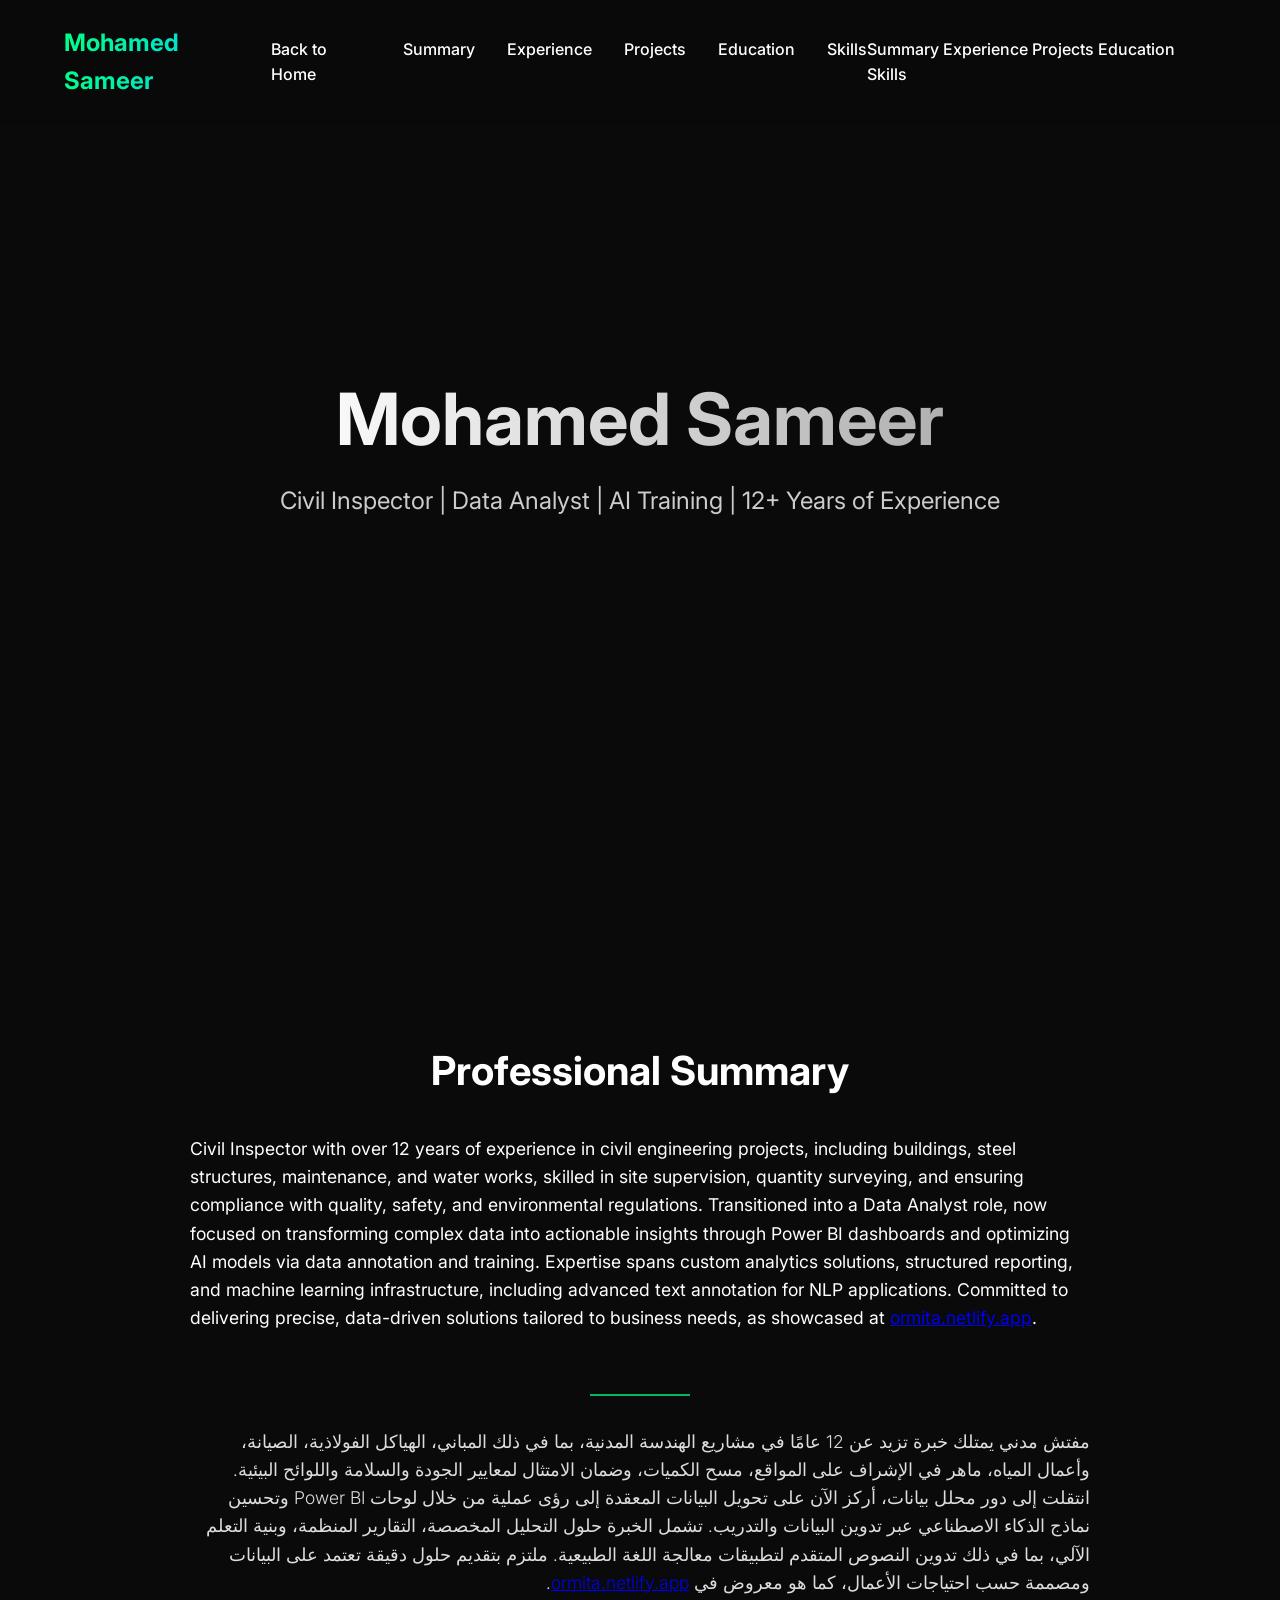
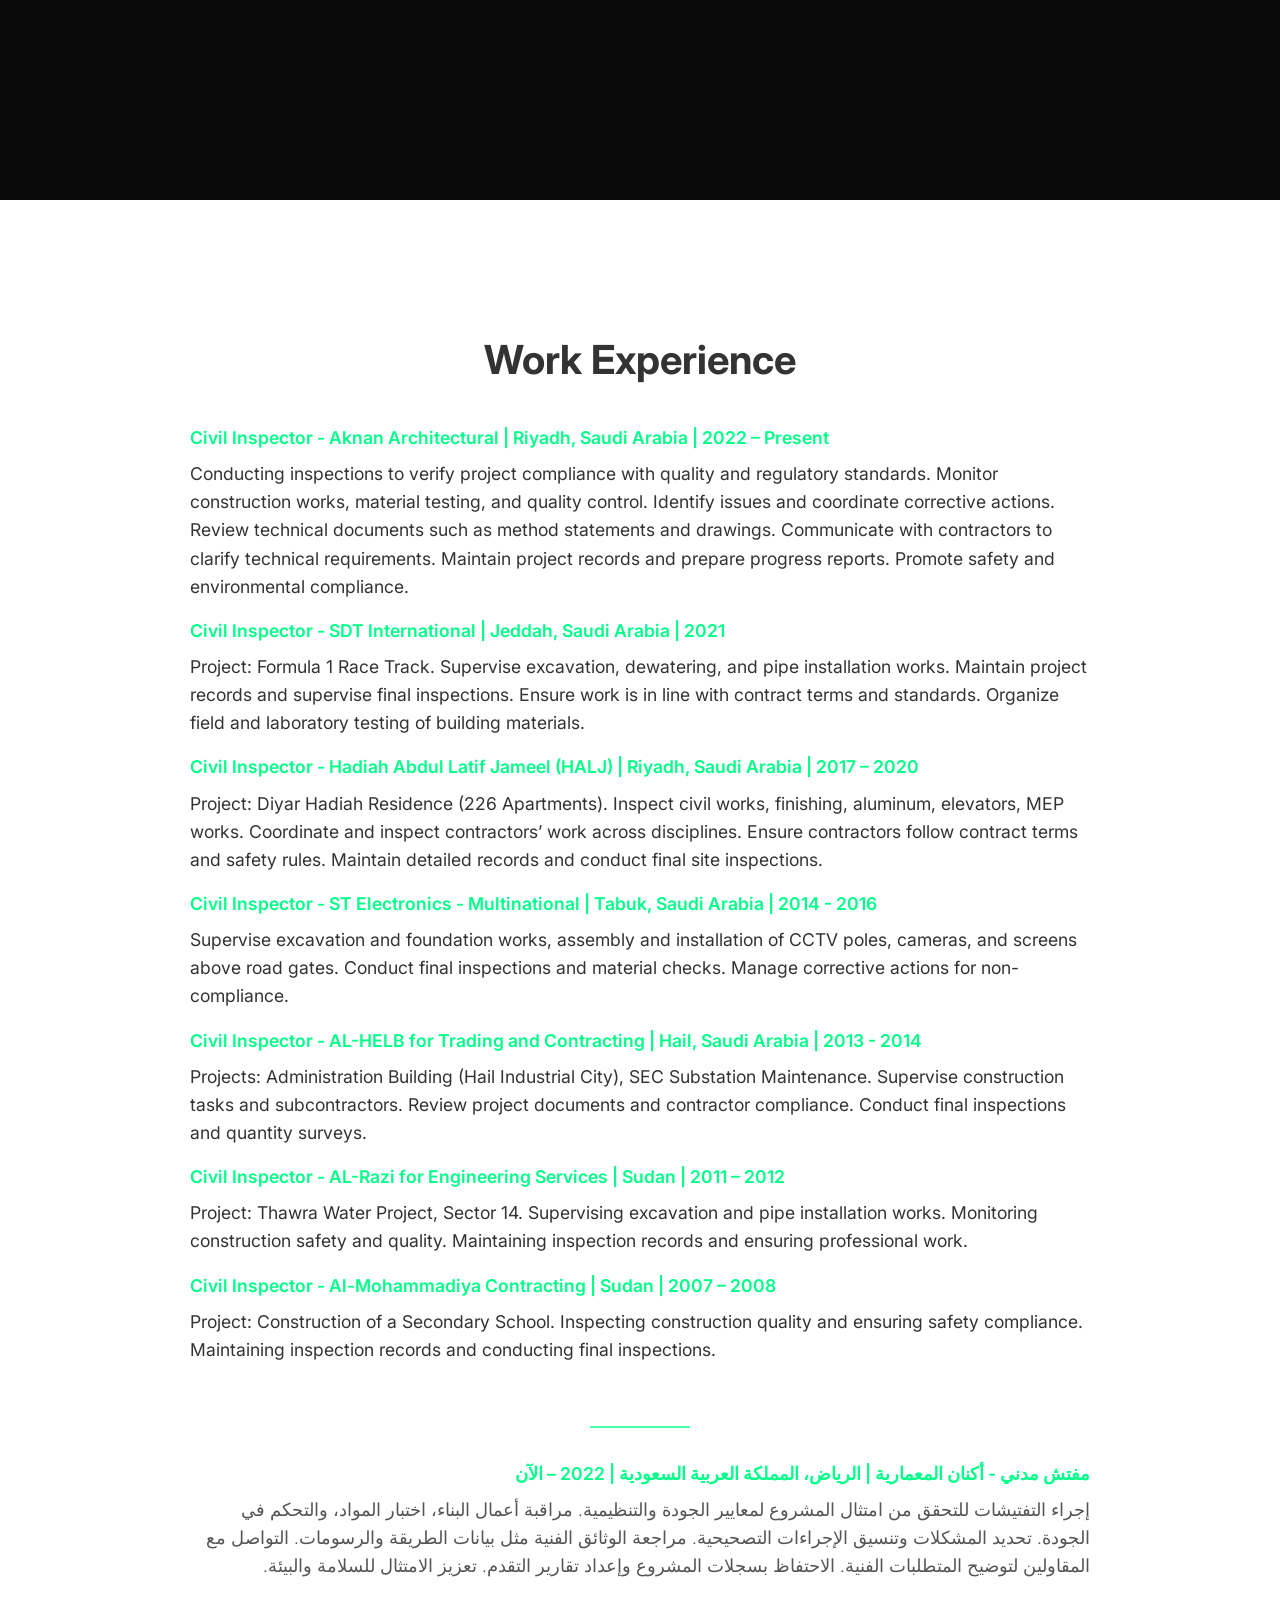
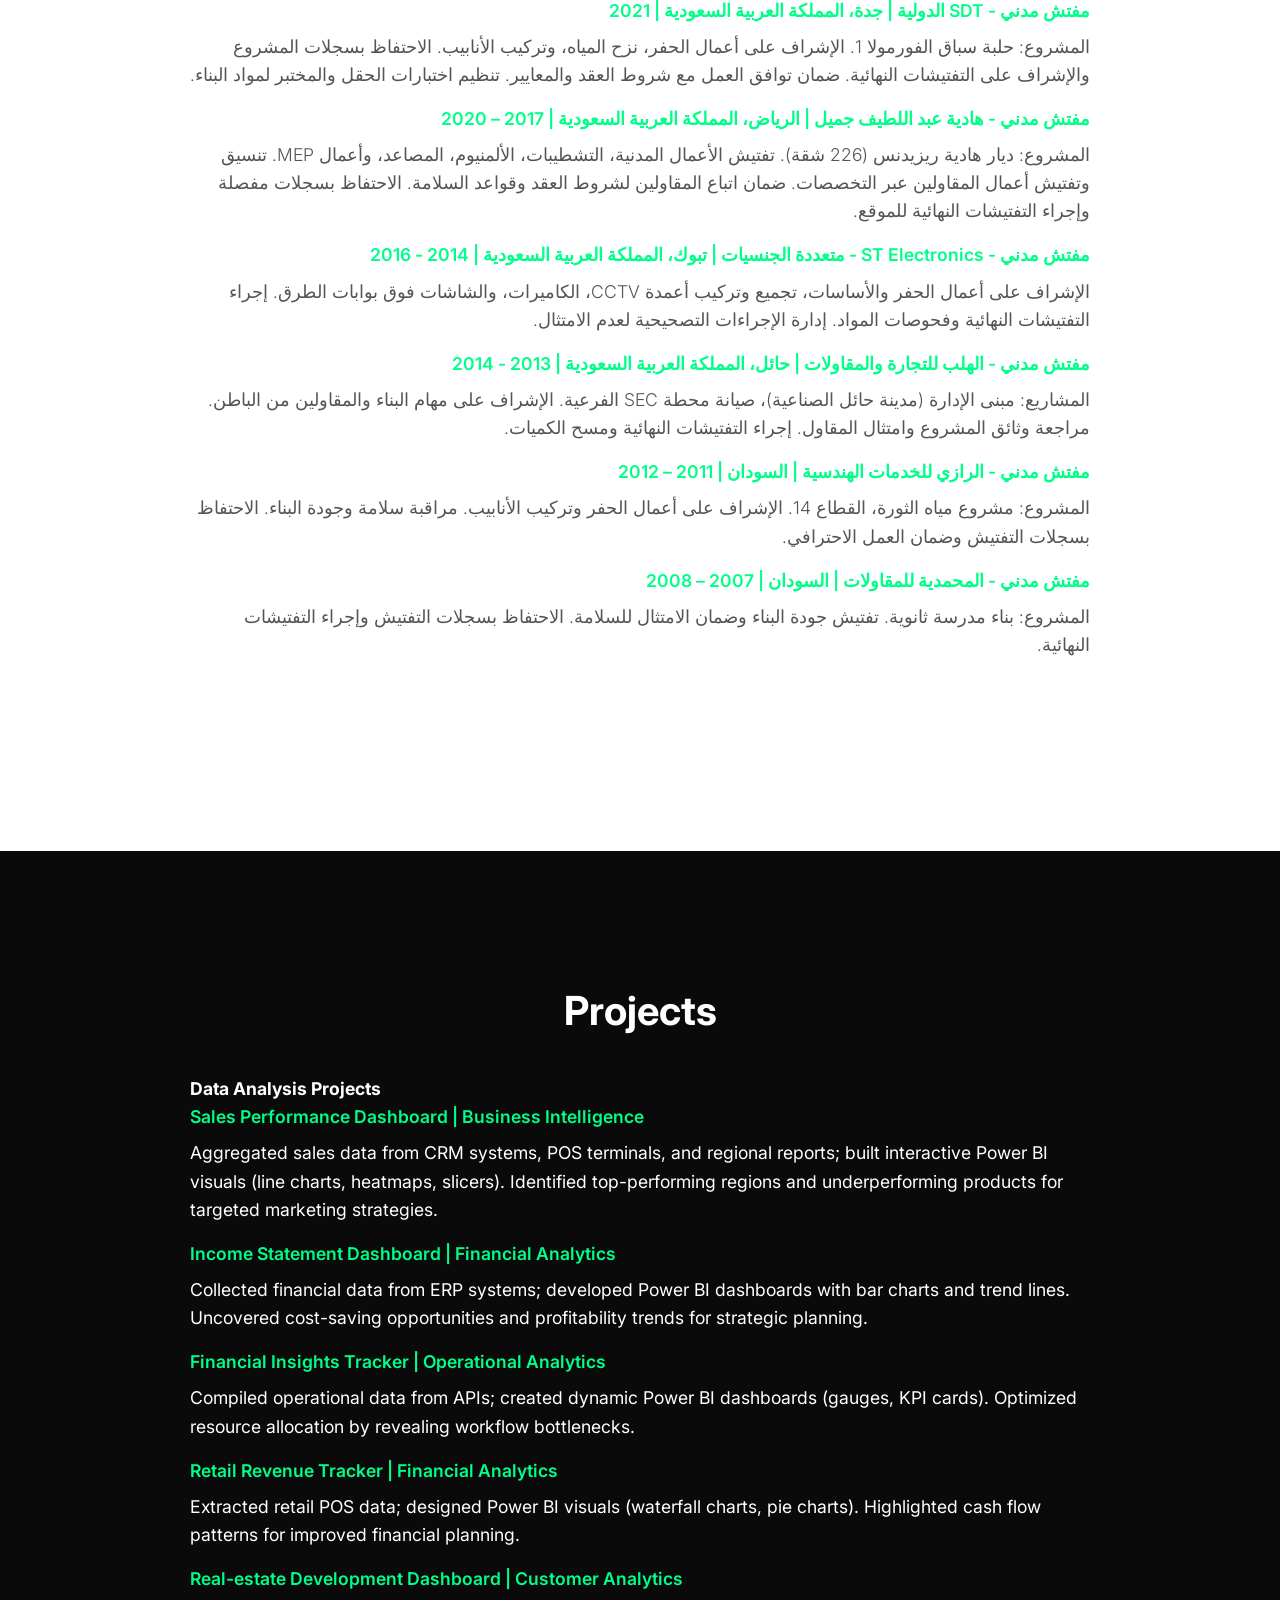
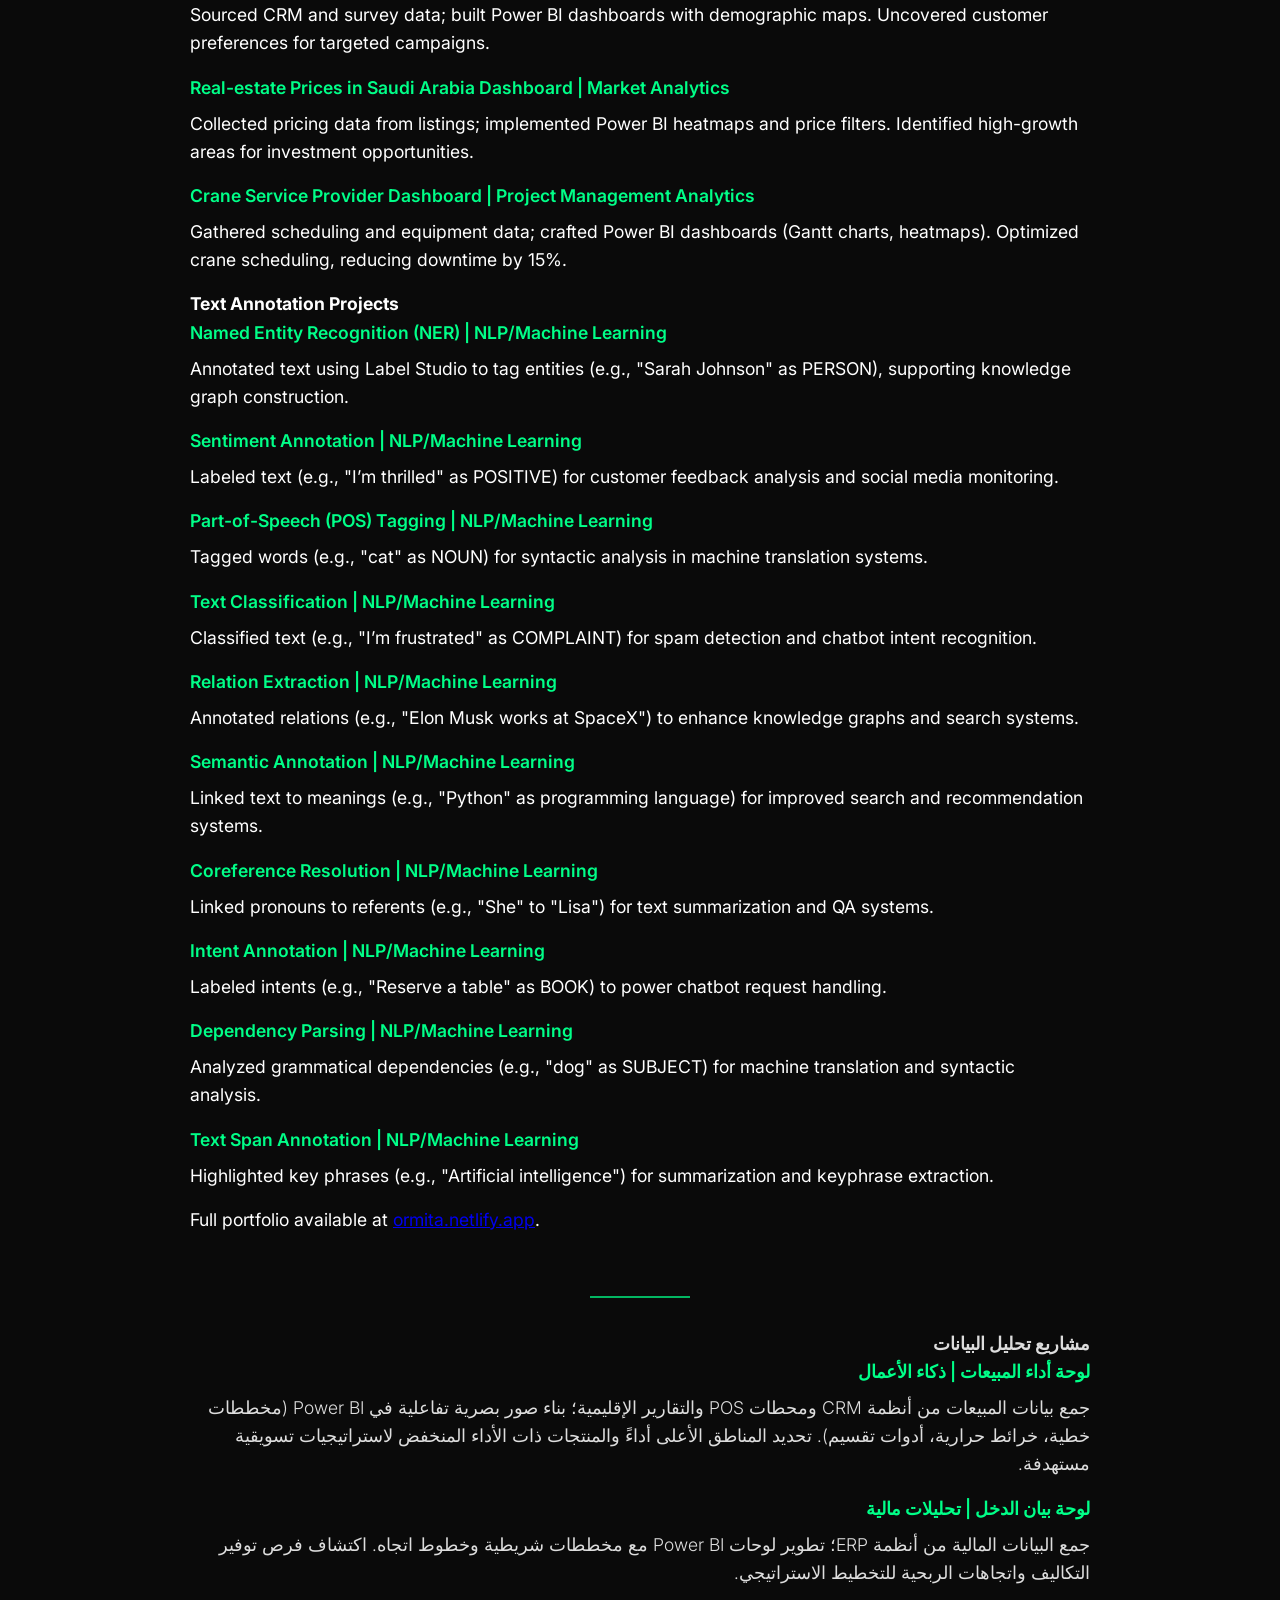
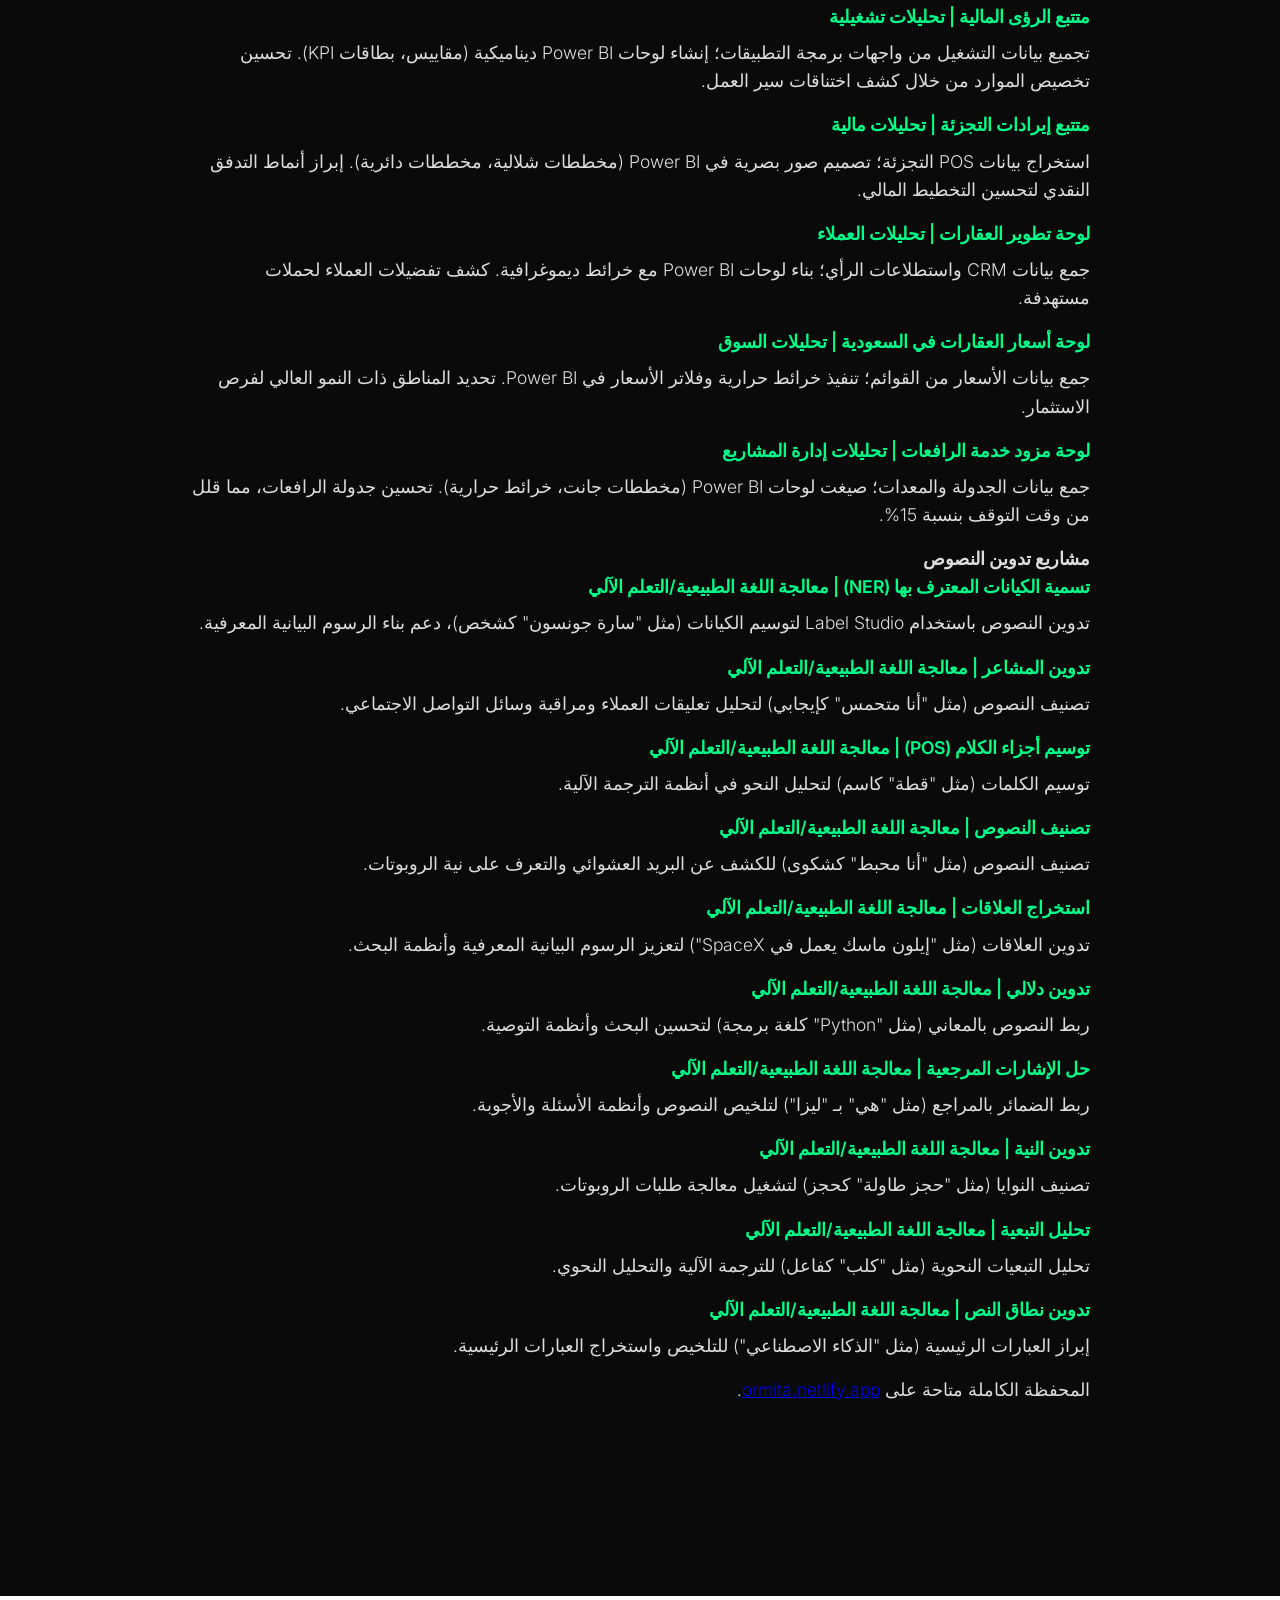
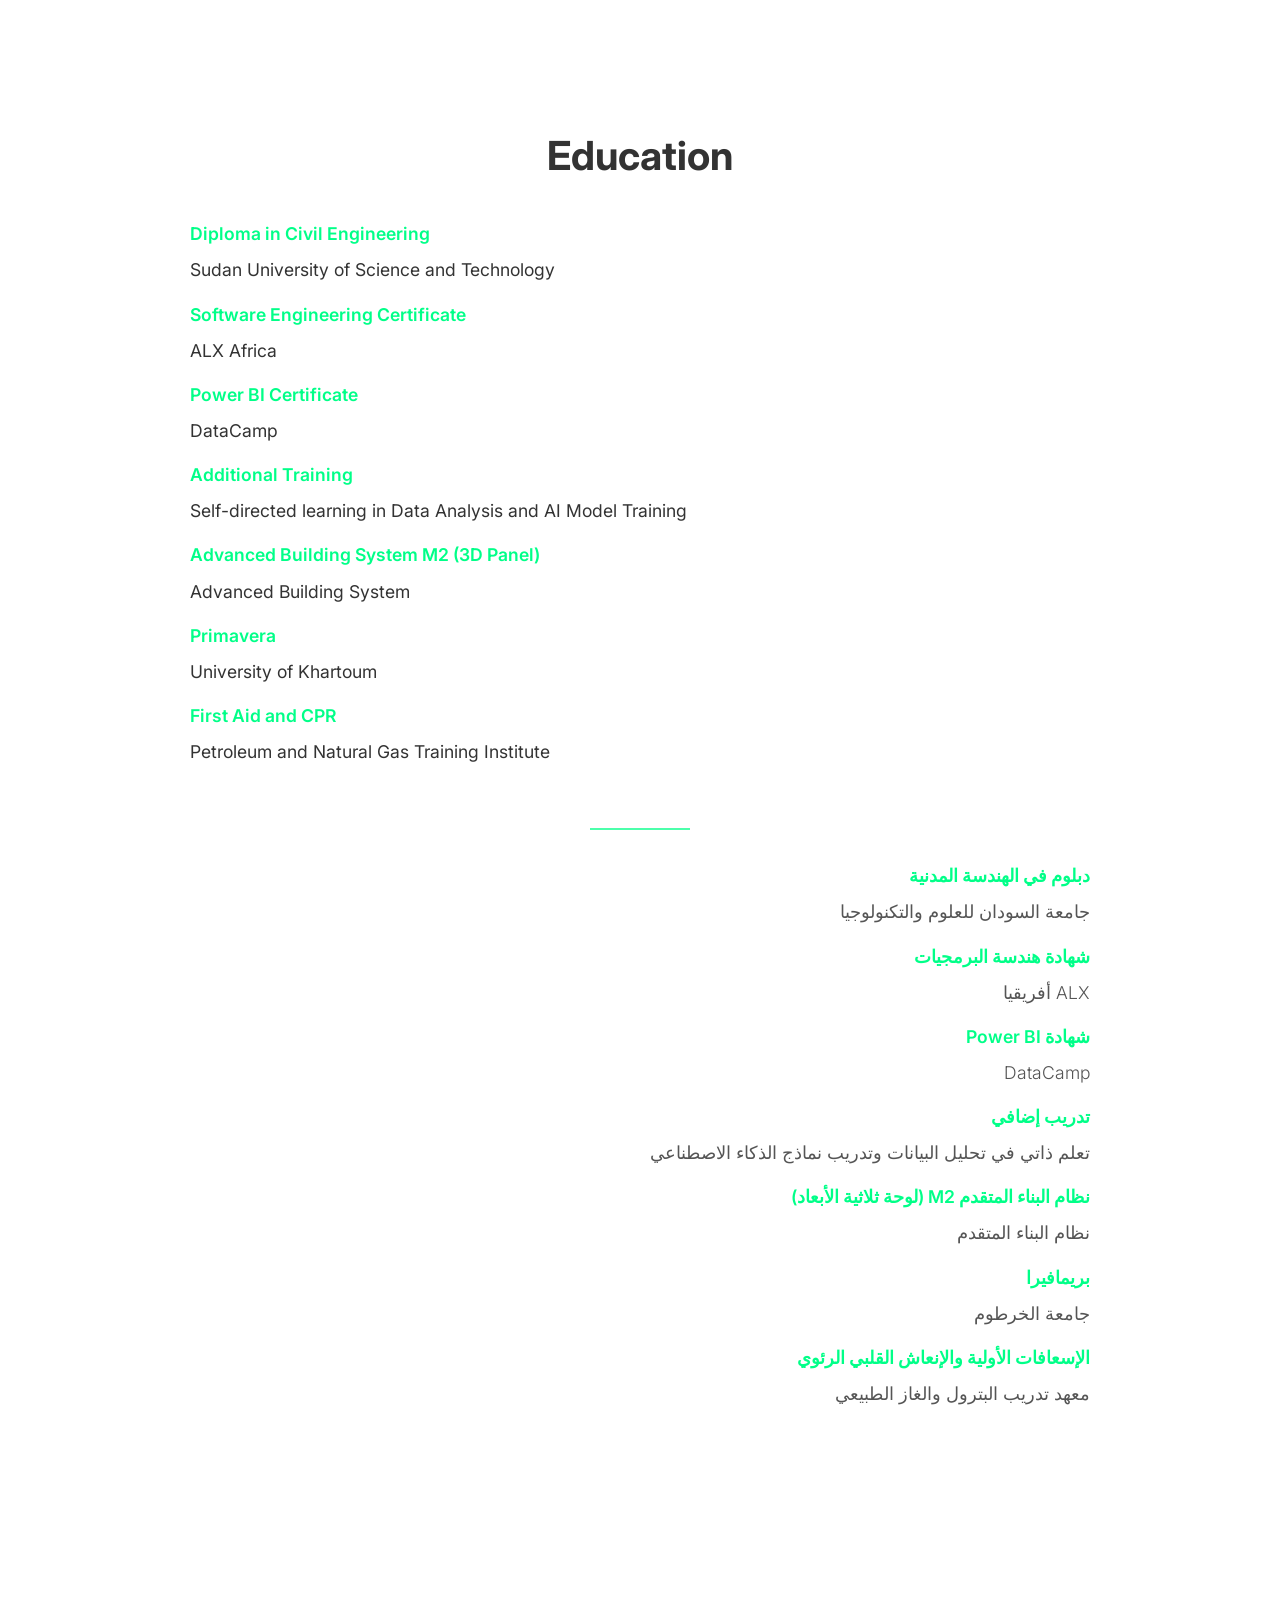
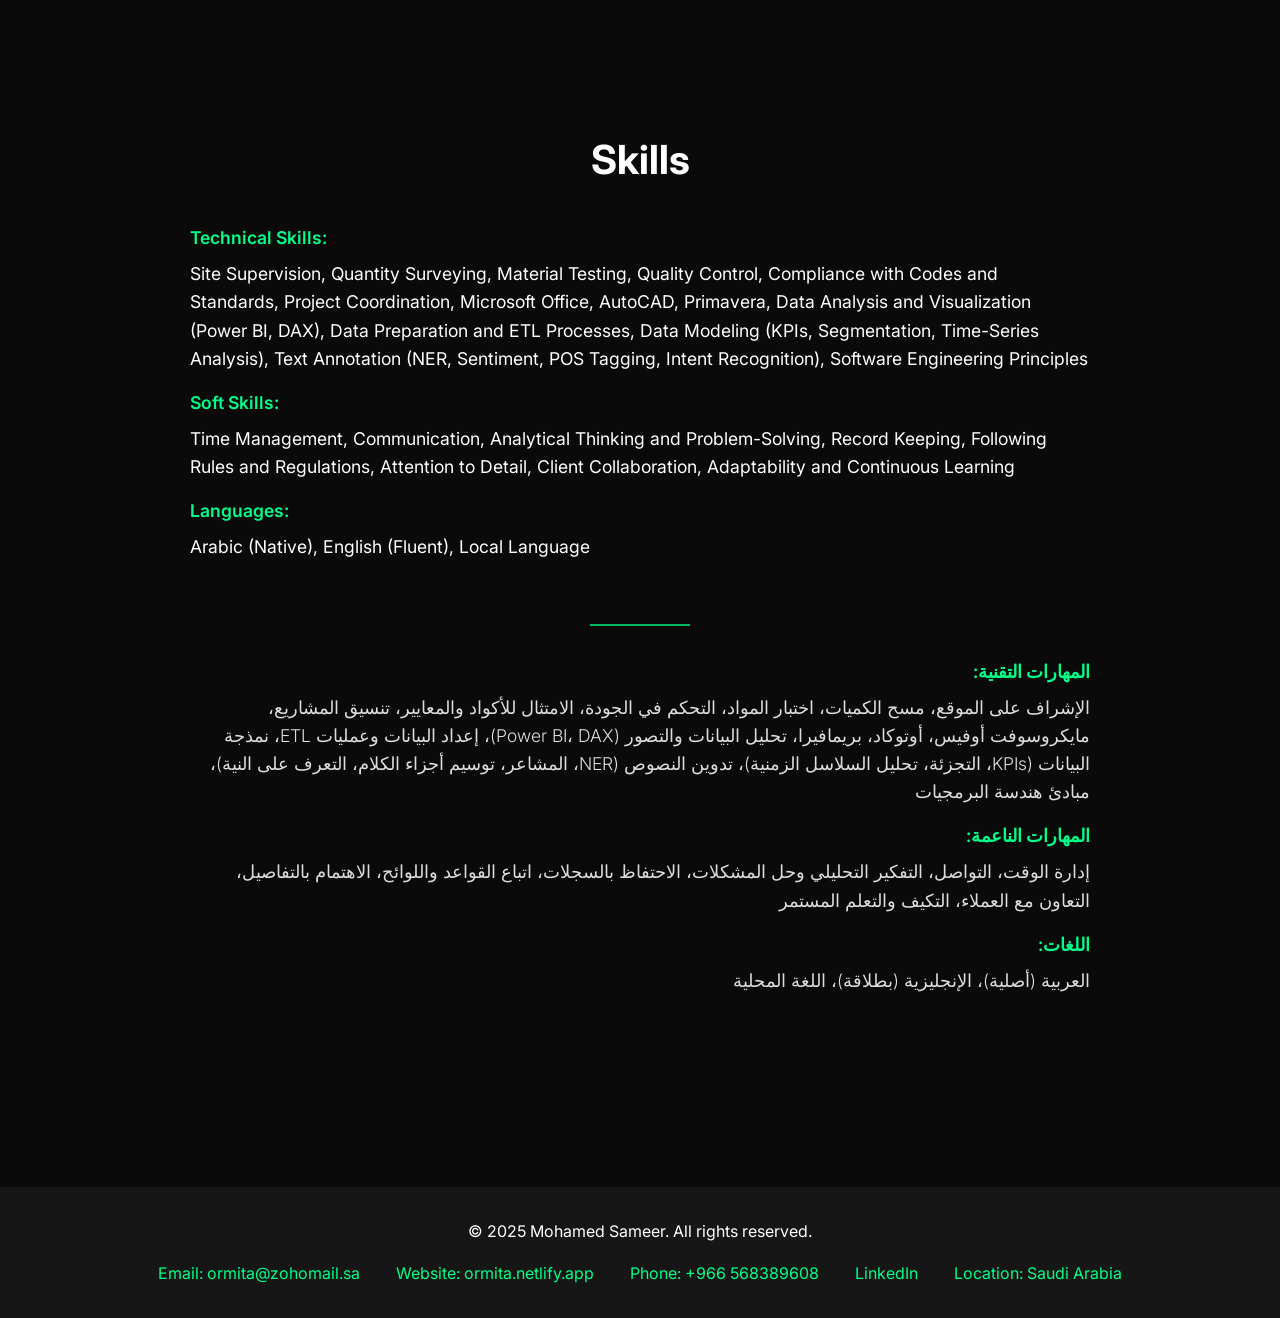
==== CV.html @ 78ecd54a "Update CV.html" ====
<!DOCTYPE html>
<html lang="en">
<head>
    <meta charset="UTF-8">
    <meta name="viewport" content="width=device-width, initial-scale=1.0">
    <title>Mohamed Sameer - Civil Inspector & Data Analyst</title>
    <link href="https://fonts.googleapis.com/css2?family=Inter:wght@300;400;500;600;700&display=swap" rel="stylesheet">
    <style>
        :root {
            --bg-color: #0a0a0a;
            --text-color: #ffffff;
            --accent-color: #00ff88;
            --card-bg: #161616;
            --text-dark: #333;
            --white-color: #ffffff;
        }

        * {
            margin: 0;
            padding: 0;
            box-sizing: border-box;
        }

        body {
            font-family: 'Inter', sans-serif;
            background-color: var(--bg-color);
            color: var(--text-color);
            line-height: 1.6;
            overflow-x: hidden;
        }

        .nav {
            position: fixed;
            width: 100%;
            padding: 1.5rem 5%;
            display: flex;
            justify-content: space-between;
            align-items: center;
            background: rgba(10, 10, 10, 0.95);
            backdrop-filter: blur(10px);
            z-index: 1000;
        }

        .nav-logo {
            font-size: 1.5rem;
            font-weight: 700;
            background: linear-gradient(90deg, var(--accent-color), #00ccff);
            -webkit-background-clip: text;
            -webkit-text-fill-color: transparent;
        }

        .nav-links {
            display: flex;
            gap: 2rem;
        }

        .nav-link {
            color: var(--text-color);
            text-decoration: none;
            font-weight: 500;
            transition: color 0.3s ease;
        }

        .nav-link:hover {
            color: var(--accent-color);
        }

        .mobile-menu {
            display: none;
            font-size: 1.5rem;
            color: var(--text-color);
            cursor: pointer;
        }

        .hero {
            height: 100vh;
            display: flex;
            align-items: center;
            justify-content: center;
            background: var(--bg-color);
            text-align: center;
            position: relative;
        }

        .hero-content h1 {
            font-size: 4.5rem;
            margin-bottom: 1.5rem;
            line-height: 1.1;
            background: linear-gradient(90deg, #fff, #aaa);
            -webkit-background-clip: text;
            -webkit-text-fill-color: transparent;
        }

        .hero-content p {
            font-size: 1.5rem;
            color: #ccc;
            max-width: 800px;
        }

        .project-section {
            padding: 8rem 5%;
            min-height: 100vh;
            display: flex;
            flex-direction: column;
            justify-content: center;
            align-items: center;
        }

        .project-section:nth-child(odd) {
            background-color: var(--bg-color);
            color: var(--text-color);
        }

        .project-section:nth-child(even) {
            background-color: var(--white-color);
            color: var(--text-dark);
        }

        .project-container {
            max-width: 1200px;
            width: 100%;
            text-align: center;
        }

        .project-description {
            margin-bottom: 4rem;
        }

        .project-description h1 {
            font-size: 2.5rem;
            margin-bottom: 2rem;
        }

        .english-text, .arabic-text {
            font-size: 1.1rem;
            max-width: 900px;
            margin: 0 auto 2rem;
            text-align: left;
        }

        .english-text {
            direction: ltr;
        }

        .arabic-text {
            direction: rtl;
            text-align: right;
            font-weight: 300;
            color: inherit;
        }

        .project-section:nth-child(odd) .arabic-text {
            color: #ddd;
        }

        .project-section:nth-child(even) .arabic-text {
            color: #555;
        }

        .stage {
            margin-bottom: 1rem;
        }

        .stage-title {
            font-weight: 600;
            color: var(--accent-color);
            margin-bottom: 0.5rem;
        }

        .text-divider {
            height: 2rem;
            width: 100px;
            margin: 2rem auto;
            border-bottom: 2px solid var(--accent-color);
            opacity: 0.7;
        }

        footer {
            background: var(--card-bg);
            padding: 2rem;
            text-align: center;
            color: var(--text-color);
        }

        .social-links {
            margin-top: 1rem;
        }

        .social-links a {
            color: var(--accent-color);
            margin: 0 1rem;
            text-decoration: none;
        }

        .social-links a:hover {
            color: #00ccff;
        }

        @media (max-width: 768px) {
            .nav-links {
                display: none;
            }

            .mobile-menu {
                display: block;
            }

            .mobile-nav-links {
                display: none;
                flex-direction: column;
                position: absolute;
                top: 60px;
                right: 5%;
                background: rgba(10, 10, 10, 0.95);
                padding: 1rem;
                gap: 1rem;
            }

            .mobile-nav-links.active {
                display: flex;
            }

            .mobile-nav-links a {
                color: var(--text-color);
            }

            .hero-content h1 {
                font-size: 3rem;
            }

            .hero-content p {
                font-size: 1.2rem;
            }

            .project-section {
                padding: 4rem 5%;
            }

            .project-description h1 {
                font-size: 1.8rem;
            }

            .english-text, .arabic-text {
                font-size: 0.95rem;
            }

            .stage-title {
                font-size: 1rem;
            }

            .text-divider {
                height: 1.5rem;
                width: 80px;
            }
        }
    </style>
</head>
<body>
    <!-- Navigation -->
    <nav class="nav">
        <div class="nav-logo">Mohamed Sameer</div>
        <div class="nav-links">
            <a href="index.html" class="nav-link">Back to Home</a>
            <a href="#summary" class="nav-link">Summary</a>
            <a href="#experience" class="nav-link">Experience</a>
            <a href="#projects" class="nav-link">Projects</a>
            <a href="#education" class="nav-link">Education</a>
            <a href="#skills" class="nav-link">Skills</a>
        </div>
        <div class="mobile-menu" onclick="toggleMenu()">☰</div>
        <div class="mobile-nav-links">
            <a href="#summary" class="nav-link">Summary</a>
            <a href="#experience" class="nav-link">Experience</a>
            <a href="#projects" class="nav-link">Projects</a>
            <a href="#education" class="nav-link">Education</a>
            <a href="#skills" class="nav-link">Skills</a>
        </div>
    </nav>

    <!-- Hero Section -->
    <section class="hero">
        <div class="hero-content">
            <h1>Mohamed Sameer</h1>
            <p>Civil Inspector | Data Analyst | AI Training | 12+ Years of Experience</p>
        </div>
    </section>

    <!-- Summary Section -->
    <section class="project-section" id="summary">
        <div class="project-container">
            <div class="project-description">
                <h1>Professional Summary</h1>
                <div class="english-text">
                    Civil Inspector with over 12 years of experience in civil engineering projects, including buildings, steel structures, maintenance, and water works, skilled in site supervision, quantity surveying, and ensuring compliance with quality, safety, and environmental regulations. Transitioned into a Data Analyst role, now focused on transforming complex data into actionable insights through Power BI dashboards and optimizing AI models via data annotation and training. Expertise spans custom analytics solutions, structured reporting, and machine learning infrastructure, including advanced text annotation for NLP applications. Committed to delivering precise, data-driven solutions tailored to business needs, as showcased at <a href="https://ormita.netlify.app" target="_blank">ormita.netlify.app</a>.
                </div>
                <div class="text-divider"></div>
                <div class="arabic-text">
                    مفتش مدني يمتلك خبرة تزيد عن 12 عامًا في مشاريع الهندسة المدنية، بما في ذلك المباني، الهياكل الفولاذية، الصيانة، وأعمال المياه، ماهر في الإشراف على المواقع، مسح الكميات، وضمان الامتثال لمعايير الجودة والسلامة واللوائح البيئية. انتقلت إلى دور محلل بيانات، أركز الآن على تحويل البيانات المعقدة إلى رؤى عملية من خلال لوحات Power BI وتحسين نماذج الذكاء الاصطناعي عبر تدوين البيانات والتدريب. تشمل الخبرة حلول التحليل المخصصة، التقارير المنظمة، وبنية التعلم الآلي، بما في ذلك تدوين النصوص المتقدم لتطبيقات معالجة اللغة الطبيعية. ملتزم بتقديم حلول دقيقة تعتمد على البيانات ومصممة حسب احتياجات الأعمال، كما هو معروض في <a href="https://ormita.netlify.app" target="_blank">ormita.netlify.app</a>.
                </div>
            </div>
        </div>
    </section>

    <!-- Work Experience Section -->
    <section class="project-section" id="experience">
        <div class="project-container">
            <div class="project-description">
                <h1>Work Experience</h1>
                <div class="english-text">
                    <div class="stage">
                        <div class="stage-title">Civil Inspector - Aknan Architectural | Riyadh, Saudi Arabia | 2022 – Present</div>
                        Conducting inspections to verify project compliance with quality and regulatory standards. Monitor construction works, material testing, and quality control. Identify issues and coordinate corrective actions. Review technical documents such as method statements and drawings. Communicate with contractors to clarify technical requirements. Maintain project records and prepare progress reports. Promote safety and environmental compliance.
                    </div>
                    <div class="stage">
                        <div class="stage-title">Civil Inspector - SDT International | Jeddah, Saudi Arabia | 2021</div>
                        Project: Formula 1 Race Track. Supervise excavation, dewatering, and pipe installation works. Maintain project records and supervise final inspections. Ensure work is in line with contract terms and standards. Organize field and laboratory testing of building materials.
                    </div>
                    <div class="stage">
                        <div class="stage-title">Civil Inspector - Hadiah Abdul Latif Jameel (HALJ) | Riyadh, Saudi Arabia | 2017 – 2020</div>
                        Project: Diyar Hadiah Residence (226 Apartments). Inspect civil works, finishing, aluminum, elevators, MEP works. Coordinate and inspect contractors’ work across disciplines. Ensure contractors follow contract terms and safety rules. Maintain detailed records and conduct final site inspections.
                    </div>
                    <div class="stage">
                        <div class="stage-title">Civil Inspector - ST Electronics - Multinational | Tabuk, Saudi Arabia | 2014 - 2016</div>
                        Supervise excavation and foundation works, assembly and installation of CCTV poles, cameras, and screens above road gates. Conduct final inspections and material checks. Manage corrective actions for non-compliance.
                    </div>
                    <div class="stage">
                        <div class="stage-title">Civil Inspector - AL-HELB for Trading and Contracting | Hail, Saudi Arabia | 2013 - 2014</div>
                        Projects: Administration Building (Hail Industrial City), SEC Substation Maintenance. Supervise construction tasks and subcontractors. Review project documents and contractor compliance. Conduct final inspections and quantity surveys.
                    </div>
                    <div class="stage">
                        <div class="stage-title">Civil Inspector - AL-Razi for Engineering Services | Sudan | 2011 – 2012</div>
                        Project: Thawra Water Project, Sector 14. Supervising excavation and pipe installation works. Monitoring construction safety and quality. Maintaining inspection records and ensuring professional work.
                    </div>
                    <div class="stage">
                        <div class="stage-title">Civil Inspector - Al-Mohammadiya Contracting | Sudan | 2007 – 2008</div>
                        Project: Construction of a Secondary School. Inspecting construction quality and ensuring safety compliance. Maintaining inspection records and conducting final inspections.
                    </div>
                </div>
                <div class="text-divider"></div>
                <div class="arabic-text">
                    <div class="stage">
                        <div class="stage-title">مفتش مدني - أكنان المعمارية | الرياض، المملكة العربية السعودية | 2022 – الآن</div>
                        إجراء التفتيشات للتحقق من امتثال المشروع لمعايير الجودة والتنظيمية. مراقبة أعمال البناء، اختبار المواد، والتحكم في الجودة. تحديد المشكلات وتنسيق الإجراءات التصحيحية. مراجعة الوثائق الفنية مثل بيانات الطريقة والرسومات. التواصل مع المقاولين لتوضيح المتطلبات الفنية. الاحتفاظ بسجلات المشروع وإعداد تقارير التقدم. تعزيز الامتثال للسلامة والبيئة.
                    </div>
                    <div class="stage">
                        <div class="stage-title">مفتش مدني - SDT الدولية | جدة، المملكة العربية السعودية | 2021</div>
                        المشروع: حلبة سباق الفورمولا 1. الإشراف على أعمال الحفر، نزح المياه، وتركيب الأنابيب. الاحتفاظ بسجلات المشروع والإشراف على التفتيشات النهائية. ضمان توافق العمل مع شروط العقد والمعايير. تنظيم اختبارات الحقل والمختبر لمواد البناء.
                    </div>
                    <div class="stage">
                        <div class="stage-title">مفتش مدني - هادية عبد اللطيف جميل | الرياض، المملكة العربية السعودية | 2017 – 2020</div>
                        المشروع: ديار هادية ريزيدنس (226 شقة). تفتيش الأعمال المدنية، التشطيبات، الألمنيوم، المصاعد، وأعمال MEP. تنسيق وتفتيش أعمال المقاولين عبر التخصصات. ضمان اتباع المقاولين لشروط العقد وقواعد السلامة. الاحتفاظ بسجلات مفصلة وإجراء التفتيشات النهائية للموقع.
                    </div>
                    <div class="stage">
                        <div class="stage-title">مفتش مدني - ST Electronics - متعددة الجنسيات | تبوك، المملكة العربية السعودية | 2014 - 2016</div>
                        الإشراف على أعمال الحفر والأساسات، تجميع وتركيب أعمدة CCTV، الكاميرات، والشاشات فوق بوابات الطرق. إجراء التفتيشات النهائية وفحوصات المواد. إدارة الإجراءات التصحيحية لعدم الامتثال.
                    </div>
                    <div class="stage">
                        <div class="stage-title">مفتش مدني - الهلب للتجارة والمقاولات | حائل، المملكة العربية السعودية | 2013 - 2014</div>
                        المشاريع: مبنى الإدارة (مدينة حائل الصناعية)، صيانة محطة SEC الفرعية. الإشراف على مهام البناء والمقاولين من الباطن. مراجعة وثائق المشروع وامتثال المقاول. إجراء التفتيشات النهائية ومسح الكميات.
                    </div>
                    <div class="stage">
                        <div class="stage-title">مفتش مدني - الرازي للخدمات الهندسية | السودان | 2011 – 2012</div>
                        المشروع: مشروع مياه الثورة، القطاع 14. الإشراف على أعمال الحفر وتركيب الأنابيب. مراقبة سلامة وجودة البناء. الاحتفاظ بسجلات التفتيش وضمان العمل الاحترافي.
                    </div>
                    <div class="stage">
                        <div class="stage-title">مفتش مدني - المحمدية للمقاولات | السودان | 2007 – 2008</div>
                        المشروع: بناء مدرسة ثانوية. تفتيش جودة البناء وضمان الامتثال للسلامة. الاحتفاظ بسجلات التفتيش وإجراء التفتيشات النهائية.
                    </div>
                </div>
            </div>
        </div>
    </section>

    <!-- Projects Section -->
    <section class="project-section" id="projects">
        <div class="project-container">
            <div class="project-description">
                <h1>Projects</h1>
                <div class="english-text">
                    <strong>Data Analysis Projects</strong>
                    <div class="stage">
                        <div class="stage-title">Sales Performance Dashboard | Business Intelligence</div>
                        Aggregated sales data from CRM systems, POS terminals, and regional reports; built interactive Power BI visuals (line charts, heatmaps, slicers). Identified top-performing regions and underperforming products for targeted marketing strategies.
                    </div>
                    <div class="stage">
                        <div class="stage-title">Income Statement Dashboard | Financial Analytics</div>
                        Collected financial data from ERP systems; developed Power BI dashboards with bar charts and trend lines. Uncovered cost-saving opportunities and profitability trends for strategic planning.
                    </div>
                    <div class="stage">
                        <div class="stage-title">Financial Insights Tracker | Operational Analytics</div>
                        Compiled operational data from APIs; created dynamic Power BI dashboards (gauges, KPI cards). Optimized resource allocation by revealing workflow bottlenecks.
                    </div>
                    <div class="stage">
                        <div class="stage-title">Retail Revenue Tracker | Financial Analytics</div>
                        Extracted retail POS data; designed Power BI visuals (waterfall charts, pie charts). Highlighted cash flow patterns for improved financial planning.
                    </div>
                    <div class="stage">
                        <div class="stage-title">Real-estate Development Dashboard | Customer Analytics</div>
                        Sourced CRM and survey data; built Power BI dashboards with demographic maps. Uncovered customer preferences for targeted campaigns.
                    </div>
                    <div class="stage">
                        <div class="stage-title">Real-estate Prices in Saudi Arabia Dashboard | Market Analytics</div>
                        Collected pricing data from listings; implemented Power BI heatmaps and price filters. Identified high-growth areas for investment opportunities.
                    </div>
                    <div class="stage">
                        <div class="stage-title">Crane Service Provider Dashboard | Project Management Analytics</div>
                        Gathered scheduling and equipment data; crafted Power BI dashboards (Gantt charts, heatmaps). Optimized crane scheduling, reducing downtime by 15%.
                    </div>
                    <strong>Text Annotation Projects</strong>
                    <div class="stage">
                        <div class="stage-title">Named Entity Recognition (NER) | NLP/Machine Learning</div>
                        Annotated text using Label Studio to tag entities (e.g., "Sarah Johnson" as PERSON), supporting knowledge graph construction.
                    </div>
                    <div class="stage">
                        <div class="stage-title">Sentiment Annotation | NLP/Machine Learning</div>
                        Labeled text (e.g., "I’m thrilled" as POSITIVE) for customer feedback analysis and social media monitoring.
                    </div>
                    <div class="stage">
                        <div class="stage-title">Part-of-Speech (POS) Tagging | NLP/Machine Learning</div>
                        Tagged words (e.g., "cat" as NOUN) for syntactic analysis in machine translation systems.
                    </div>
                    <div class="stage">
                        <div class="stage-title">Text Classification | NLP/Machine Learning</div>
                        Classified text (e.g., "I’m frustrated" as COMPLAINT) for spam detection and chatbot intent recognition.
                    </div>
                    <div class="stage">
                        <div class="stage-title">Relation Extraction | NLP/Machine Learning</div>
                        Annotated relations (e.g., "Elon Musk works at SpaceX") to enhance knowledge graphs and search systems.
                    </div>
                    <div class="stage">
                        <div class="stage-title">Semantic Annotation | NLP/Machine Learning</div>
                        Linked text to meanings (e.g., "Python" as programming language) for improved search and recommendation systems.
                    </div>
                    <div class="stage">
                        <div class="stage-title">Coreference Resolution | NLP/Machine Learning</div>
                        Linked pronouns to referents (e.g., "She" to "Lisa") for text summarization and QA systems.
                    </div>
                    <div class="stage">
                        <div class="stage-title">Intent Annotation | NLP/Machine Learning</div>
                        Labeled intents (e.g., "Reserve a table" as BOOK) to power chatbot request handling.
                    </div>
                    <div class="stage">
                        <div class="stage-title">Dependency Parsing | NLP/Machine Learning</div>
                        Analyzed grammatical dependencies (e.g., "dog" as SUBJECT) for machine translation and syntactic analysis.
                    </div>
                    <div class="stage">
                        <div class="stage-title">Text Span Annotation | NLP/Machine Learning</div>
                        Highlighted key phrases (e.g., "Artificial intelligence") for summarization and keyphrase extraction.
                    </div>
                    Full portfolio available at <a href="https://ormita.netlify.app" target="_blank">ormita.netlify.app</a>.
                </div>
                <div class="text-divider"></div>
                <div class="arabic-text">
                    <strong>مشاريع تحليل البيانات</strong>
                    <div class="stage">
                        <div class="stage-title">لوحة أداء المبيعات | ذكاء الأعمال</div>
                        جمع بيانات المبيعات من أنظمة CRM ومحطات POS والتقارير الإقليمية؛ بناء صور بصرية تفاعلية في Power BI (مخططات خطية، خرائط حرارية، أدوات تقسيم). تحديد المناطق الأعلى أداءً والمنتجات ذات الأداء المنخفض لاستراتيجيات تسويقية مستهدفة.
                    </div>
                    <div class="stage">
                        <div class="stage-title">لوحة بيان الدخل | تحليلات مالية</div>
                        جمع البيانات المالية من أنظمة ERP؛ تطوير لوحات Power BI مع مخططات شريطية وخطوط اتجاه. اكتشاف فرص توفير التكاليف واتجاهات الربحية للتخطيط الاستراتيجي.
                    </div>
                    <div class="stage">
                        <div class="stage-title">متتبع الرؤى المالية | تحليلات تشغيلية</div>
                        تجميع بيانات التشغيل من واجهات برمجة التطبيقات؛ إنشاء لوحات Power BI ديناميكية (مقاييس، بطاقات KPI). تحسين تخصيص الموارد من خلال كشف اختناقات سير العمل.
                    </div>
                    <div class="stage">
                        <div class="stage-title">متتبع إيرادات التجزئة | تحليلات مالية</div>
                        استخراج بيانات POS التجزئة؛ تصميم صور بصرية في Power BI (مخططات شلالية، مخططات دائرية). إبراز أنماط التدفق النقدي لتحسين التخطيط المالي.
                    </div>
                    <div class="stage">
                        <div class="stage-title">لوحة تطوير العقارات | تحليلات العملاء</div>
                        جمع بيانات CRM واستطلاعات الرأي؛ بناء لوحات Power BI مع خرائط ديموغرافية. كشف تفضيلات العملاء لحملات مستهدفة.
                    </div>
                    <div class="stage">
                        <div class="stage-title">لوحة أسعار العقارات في السعودية | تحليلات السوق</div>
                        جمع بيانات الأسعار من القوائم؛ تنفيذ خرائط حرارية وفلاتر الأسعار في Power BI. تحديد المناطق ذات النمو العالي لفرص الاستثمار.
                    </div>
                    <div class="stage">
                        <div class="stage-title">لوحة مزود خدمة الرافعات | تحليلات إدارة المشاريع</div>
                        جمع بيانات الجدولة والمعدات؛ صيغت لوحات Power BI (مخططات جانت، خرائط حرارية). تحسين جدولة الرافعات، مما قلل من وقت التوقف بنسبة 15%.
                    </div>
                    <strong>مشاريع تدوين النصوص</strong>
                    <div class="stage">
                        <div class="stage-title">تسمية الكيانات المعترف بها (NER) | معالجة اللغة الطبيعية/التعلم الآلي</div>
                        تدوين النصوص باستخدام Label Studio لتوسيم الكيانات (مثل "سارة جونسون" كشخص)، دعم بناء الرسوم البيانية المعرفية.
                    </div>
                    <div class="stage">
                        <div class="stage-title">تدوين المشاعر | معالجة اللغة الطبيعية/التعلم الآلي</div>
                        تصنيف النصوص (مثل "أنا متحمس" كإيجابي) لتحليل تعليقات العملاء ومراقبة وسائل التواصل الاجتماعي.
                    </div>
                    <div class="stage">
                        <div class="stage-title">توسيم أجزاء الكلام (POS) | معالجة اللغة الطبيعية/التعلم الآلي</div>
                        توسيم الكلمات (مثل "قطة" كاسم) لتحليل النحو في أنظمة الترجمة الآلية.
                    </div>
                    <div class="stage">
                        <div class="stage-title">تصنيف النصوص | معالجة اللغة الطبيعية/التعلم الآلي</div>
                        تصنيف النصوص (مثل "أنا محبط" كشكوى) للكشف عن البريد العشوائي والتعرف على نية الروبوتات.
                    </div>
                    <div class="stage">
                        <div class="stage-title">استخراج العلاقات | معالجة اللغة الطبيعية/التعلم الآلي</div>
                        تدوين العلاقات (مثل "إيلون ماسك يعمل في SpaceX") لتعزيز الرسوم البيانية المعرفية وأنظمة البحث.
                    </div>
                    <div class="stage">
                        <div class="stage-title">تدوين دلالي | معالجة اللغة الطبيعية/التعلم الآلي</div>
                        ربط النصوص بالمعاني (مثل "Python" كلغة برمجة) لتحسين البحث وأنظمة التوصية.
                    </div>
                    <div class="stage">
                        <div class="stage-title">حل الإشارات المرجعية | معالجة اللغة الطبيعية/التعلم الآلي</div>
                        ربط الضمائر بالمراجع (مثل "هي" بـ "ليزا") لتلخيص النصوص وأنظمة الأسئلة والأجوبة.
                    </div>
                    <div class="stage">
                        <div class="stage-title">تدوين النية | معالجة اللغة الطبيعية/التعلم الآلي</div>
                        تصنيف النوايا (مثل "حجز طاولة" كحجز) لتشغيل معالجة طلبات الروبوتات.
                    </div>
                    <div class="stage">
                        <div class="stage-title">تحليل التبعية | معالجة اللغة الطبيعية/التعلم الآلي</div>
                        تحليل التبعيات النحوية (مثل "كلب" كفاعل) للترجمة الآلية والتحليل النحوي.
                    </div>
                    <div class="stage">
                        <div class="stage-title">تدوين نطاق النص | معالجة اللغة الطبيعية/التعلم الآلي</div>
                        إبراز العبارات الرئيسية (مثل "الذكاء الاصطناعي") للتلخيص واستخراج العبارات الرئيسية.
                    </div>
                    المحفظة الكاملة متاحة على <a href="https://ormita.netlify.app" target="_blank">ormita.netlify.app</a>.
                </div>
            </div>
        </div>
    </section>

    <!-- Education Section -->
    <section class="project-section" id="education">
        <div class="project-container">
            <div class="project-description">
                <h1>Education</h1>
                <div class="english-text">
                    <div class="stage">
                        <div class="stage-title">Diploma in Civil Engineering</div>
                        Sudan University of Science and Technology
                    </div>
                    <div class="stage">
                        <div class="stage-title">Software Engineering Certificate</div>
                        ALX Africa
                    </div>
                    <div class="stage">
                        <div class="stage-title">Power BI Certificate</div>
                        DataCamp
                    </div>
                    <div class="stage">
                        <div class="stage-title">Additional Training</div>
                        Self-directed learning in Data Analysis and AI Model Training
                    </div>
                    <div class="stage">
                        <div class="stage-title">Advanced Building System M2 (3D Panel)</div>
                        Advanced Building System
                    </div>
                    <div class="stage">
                        <div class="stage-title">Primavera</div>
                        University of Khartoum
                    </div>
                    <div class="stage">
                        <div class="stage-title">First Aid and CPR</div>
                        Petroleum and Natural Gas Training Institute
                    </div>
                </div>
                <div class="text-divider"></div>
                <div class="arabic-text">
                    <div class="stage">
                        <div class="stage-title">دبلوم في الهندسة المدنية</div>
                        جامعة السودان للعلوم والتكنولوجيا
                    </div>
                    <div class="stage">
                        <div class="stage-title">شهادة هندسة البرمجيات</div>
                        ALX أفريقيا
                    </div>
                    <div class="stage">
                        <div class="stage-title">شهادة Power BI</div>
                        DataCamp
                    </div>
                    <div class="stage">
                        <div class="stage-title">تدريب إضافي</div>
                        تعلم ذاتي في تحليل البيانات وتدريب نماذج الذكاء الاصطناعي
                    </div>
                    <div class="stage">
                        <div class="stage-title">نظام البناء المتقدم M2 (لوحة ثلاثية الأبعاد)</div>
                        نظام البناء المتقدم
                    </div>
                    <div class="stage">
                        <div class="stage-title">بريمافيرا</div>
                        جامعة الخرطوم
                    </div>
                    <div class="stage">
                        <div class="stage-title">الإسعافات الأولية والإنعاش القلبي الرئوي</div>
                        معهد تدريب البترول والغاز الطبيعي
                    </div>
                </div>
            </div>
        </div>
    </section>

    <!-- Skills Section -->
    <section class="project-section" id="skills">
        <div class="project-container">
            <div class="project-description">
                <h1>Skills</h1>
                <div class="english-text">
                    <div class="stage">
                        <div class="stage-title">Technical Skills:</div>
                        Site Supervision, Quantity Surveying, Material Testing, Quality Control, Compliance with Codes and Standards, Project Coordination, Microsoft Office, AutoCAD, Primavera, Data Analysis and Visualization (Power BI, DAX), Data Preparation and ETL Processes, Data Modeling (KPIs, Segmentation, Time-Series Analysis), Text Annotation (NER, Sentiment, POS Tagging, Intent Recognition), Software Engineering Principles
                    </div>
                    <div class="stage">
                        <div class="stage-title">Soft Skills:</div>
                        Time Management, Communication, Analytical Thinking and Problem-Solving, Record Keeping, Following Rules and Regulations, Attention to Detail, Client Collaboration, Adaptability and Continuous Learning
                    </div>
                    <div class="stage">
                        <div class="stage-title">Languages:</div>
                        Arabic (Native), English (Fluent), Local Language
                    </div>
                </div>
                <div class="text-divider"></div>
                <div class="arabic-text">
                    <div class="stage">
                        <div class="stage-title">المهارات التقنية:</div>
                        الإشراف على الموقع، مسح الكميات، اختبار المواد، التحكم في الجودة، الامتثال للأكواد والمعايير، تنسيق المشاريع، مايكروسوفت أوفيس، أوتوكاد، بريمافيرا، تحليل البيانات والتصور (Power BI، DAX)، إعداد البيانات وعمليات ETL، نمذجة البيانات (KPIs، التجزئة، تحليل السلاسل الزمنية)، تدوين النصوص (NER، المشاعر، توسيم أجزاء الكلام، التعرف على النية)، مبادئ هندسة البرمجيات
                    </div>
                    <div class="stage">
                        <div class="stage-title">المهارات الناعمة:</div>
                        إدارة الوقت، التواصل، التفكير التحليلي وحل المشكلات، الاحتفاظ بالسجلات، اتباع القواعد واللوائح، الاهتمام بالتفاصيل، التعاون مع العملاء، التكيف والتعلم المستمر
                    </div>
                    <div class="stage">
                        <div class="stage-title">اللغات:</div>
                        العربية (أصلية)، الإنجليزية (بطلاقة)، اللغة المحلية
                    </div>
                </div>
            </div>
        </div>
    </section>

    <!-- Footer -->
    <footer>
        <p>© 2025 Mohamed Sameer. All rights reserved.</p>
        <div class="social-links">
            <a href="mailto:ormita@zohomail.sa">Email: ormita@zohomail.sa</a>
            <a href="https://ormita.netlify.app" target="_blank">Website: ormita.netlify.app</a>
            <a href="tel:+966568389608">Phone: +966 568389608</a>
            <a href="https://linkedin.com/in/mohamedssameer" target="_blank">LinkedIn</a>
            <a>Location: Saudi Arabia</a>
        </div>
    </footer>

    <script>
        // Smooth scrolling
        document.querySelectorAll('a[href^="#"]').forEach(anchor => {
            anchor.addEventListener('click', function(e) {
                e.preventDefault();
                document.querySelector(this.getAttribute('href')).scrollIntoView({
                    behavior: 'smooth'
                });
            });
        });

        // Mobile menu toggle
        function toggleMenu() {
            const menu = document.querySelector('.mobile-nav-links');
            menu.classList.toggle('active');
        }
    </script>
</body>
</html>
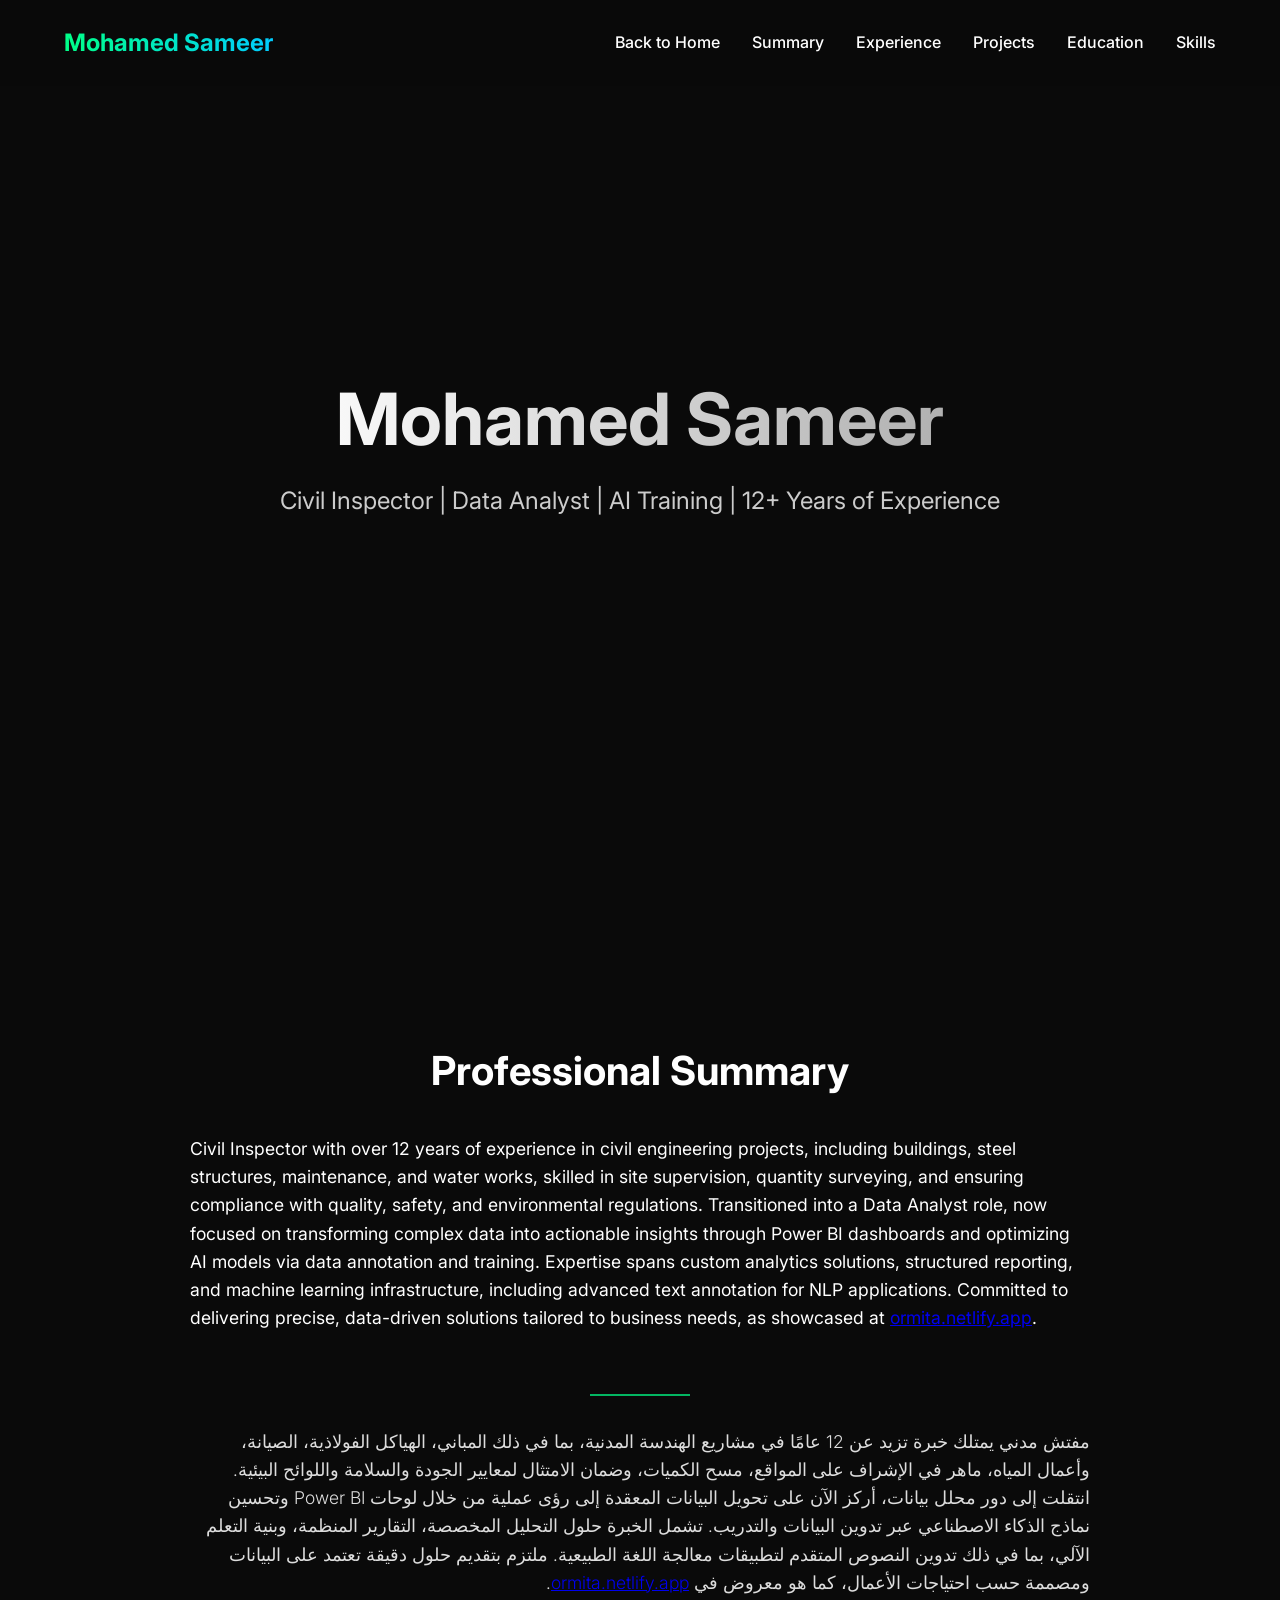
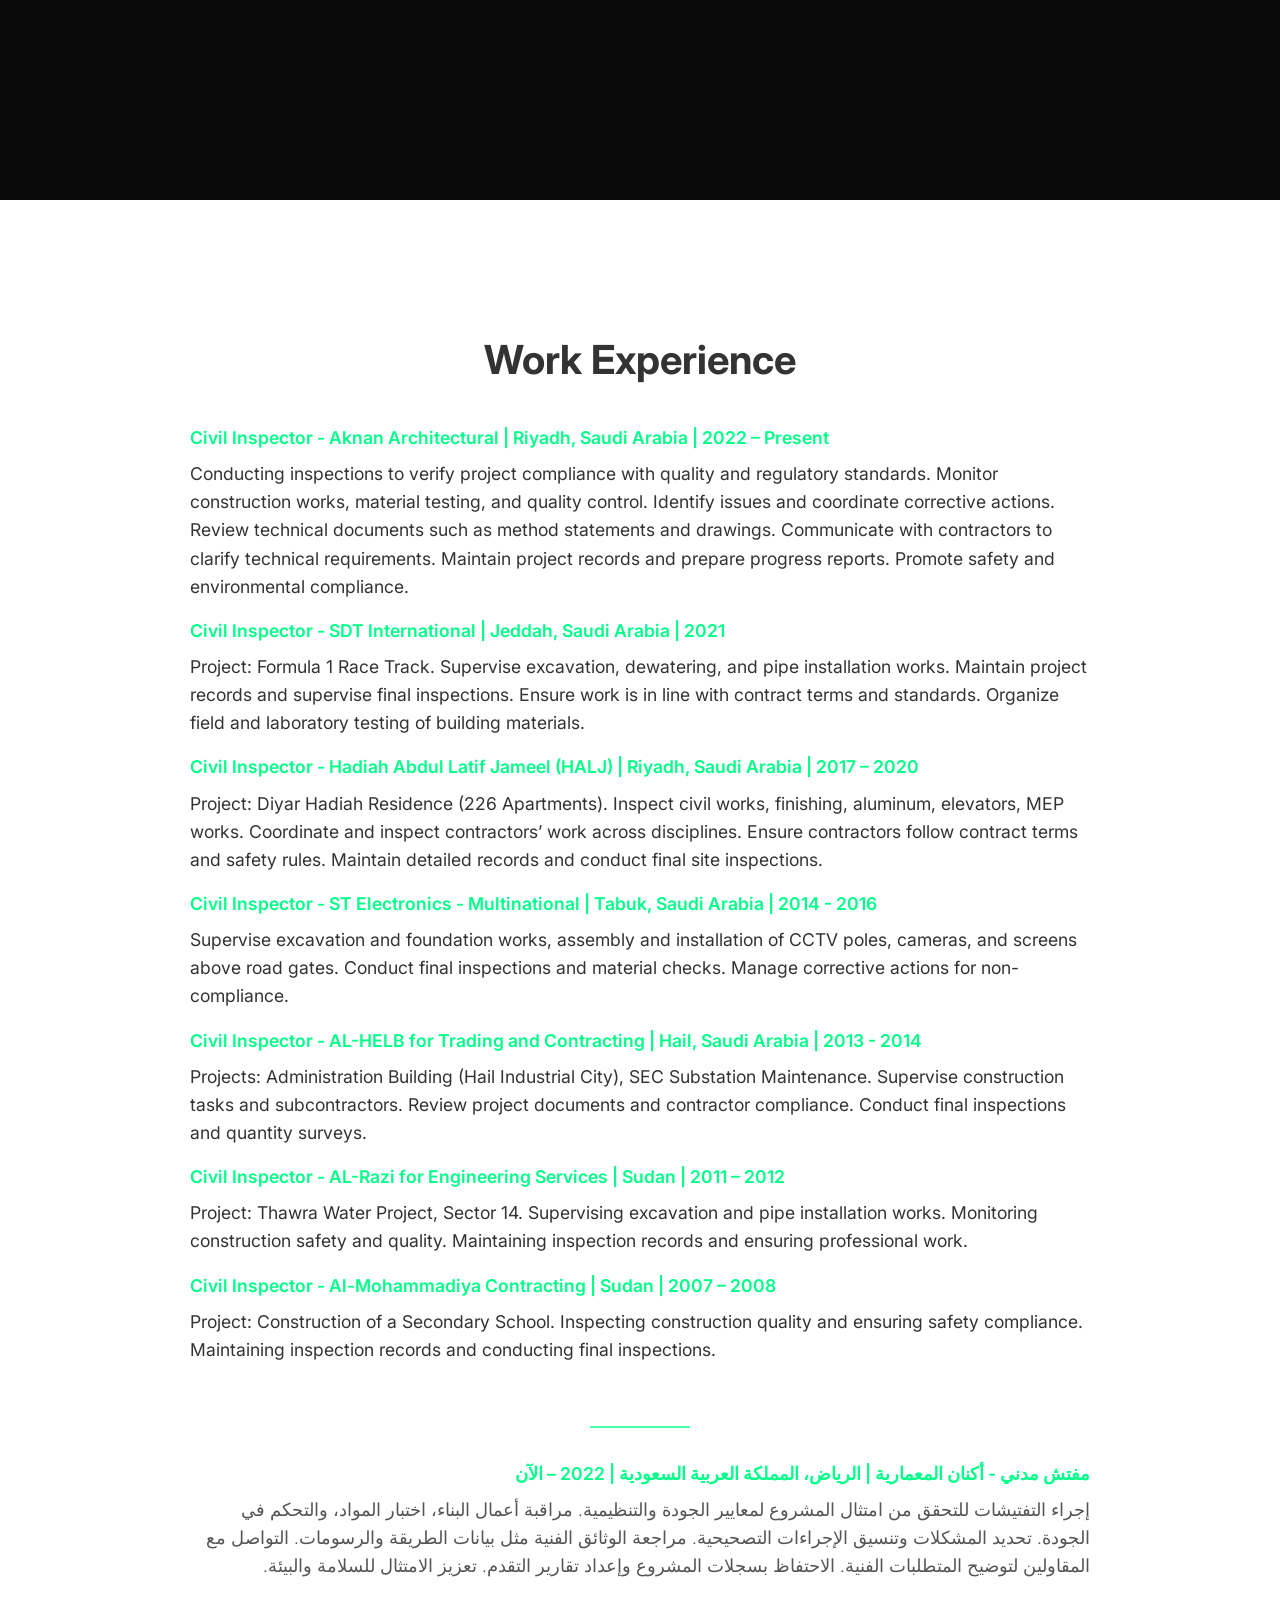
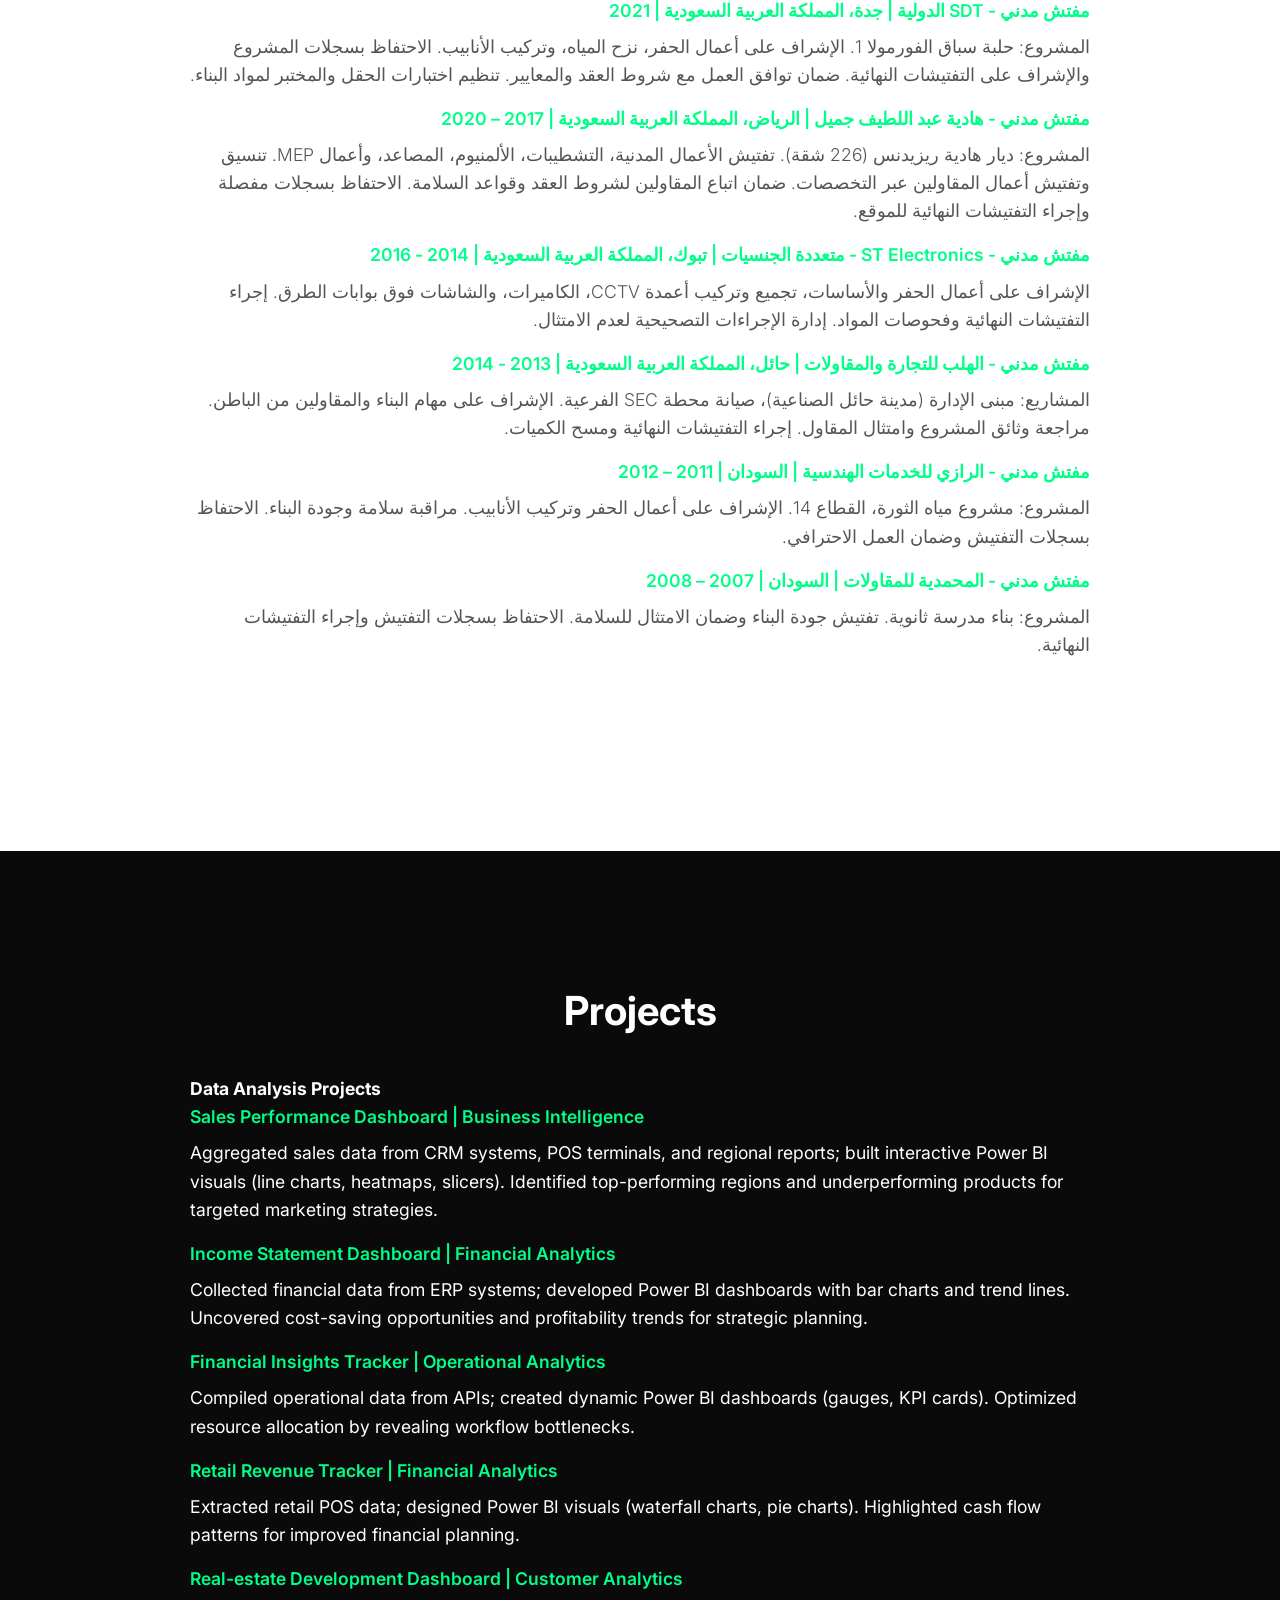
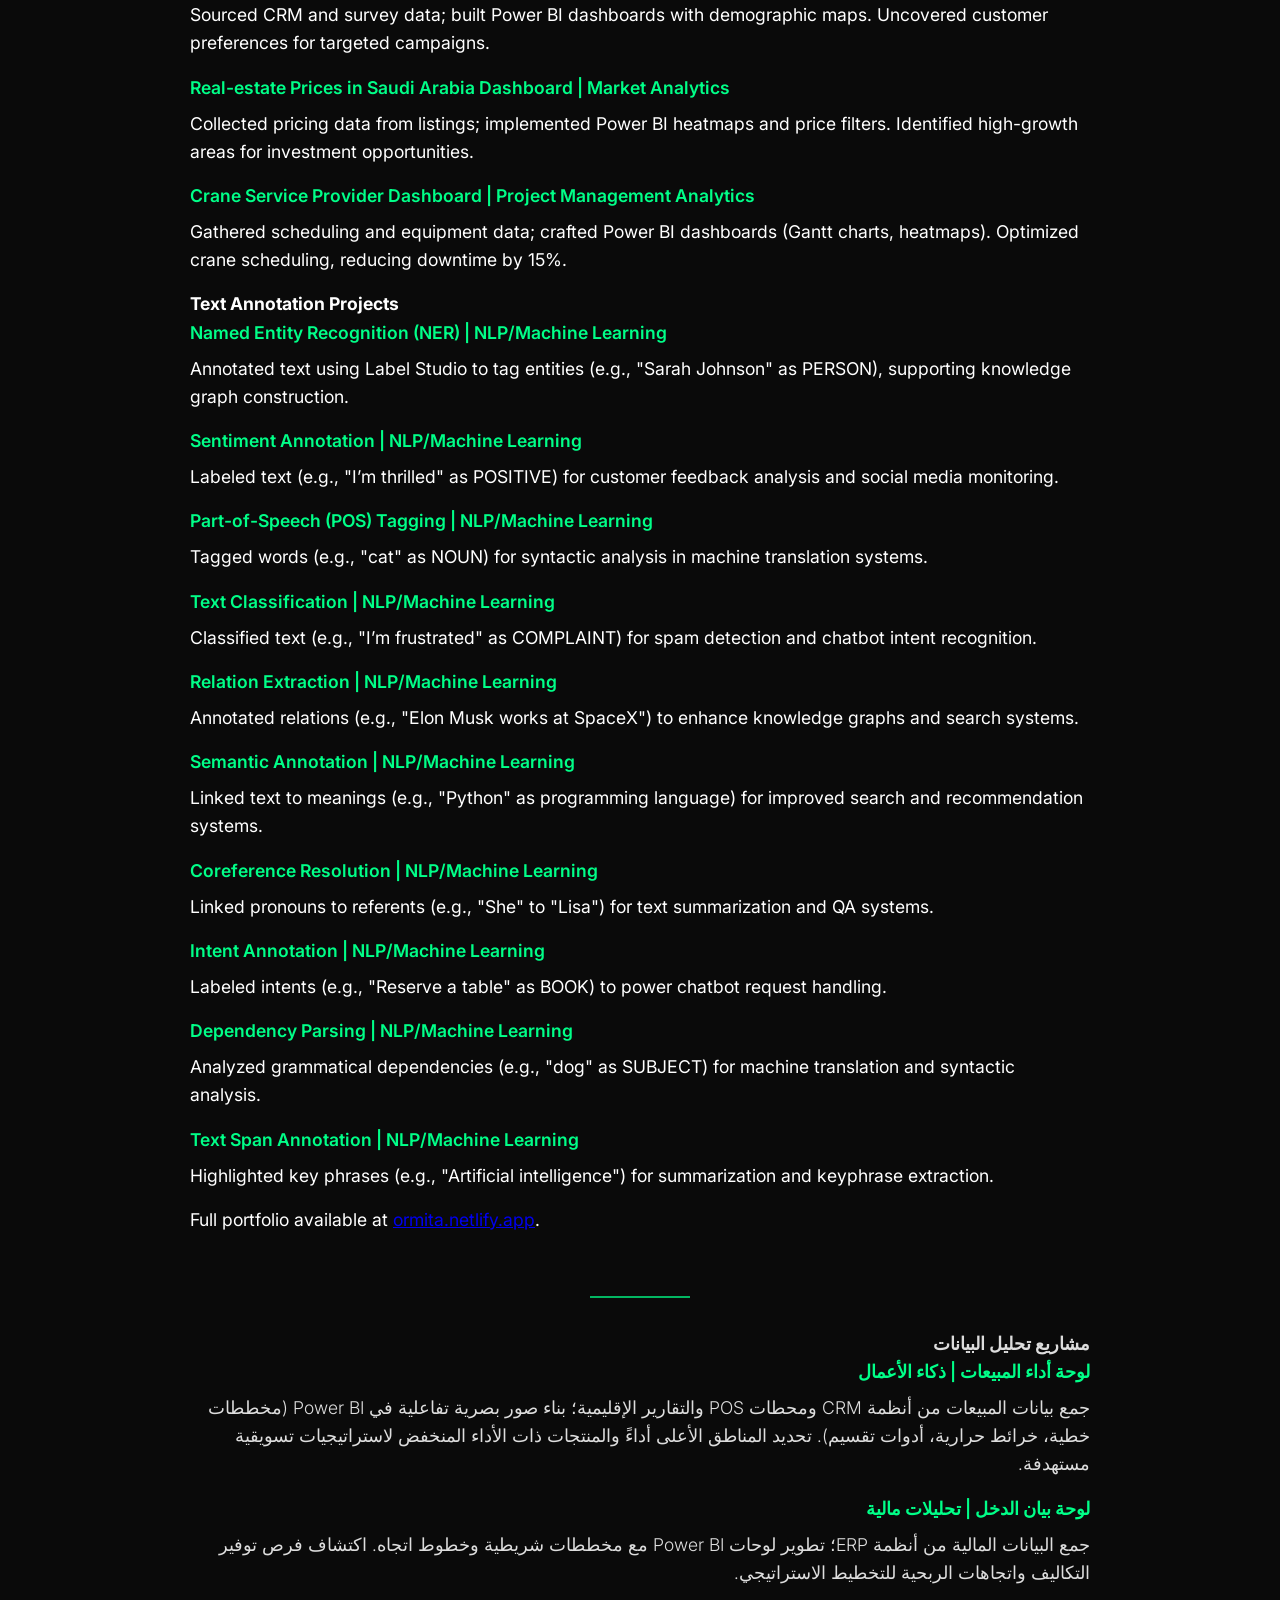
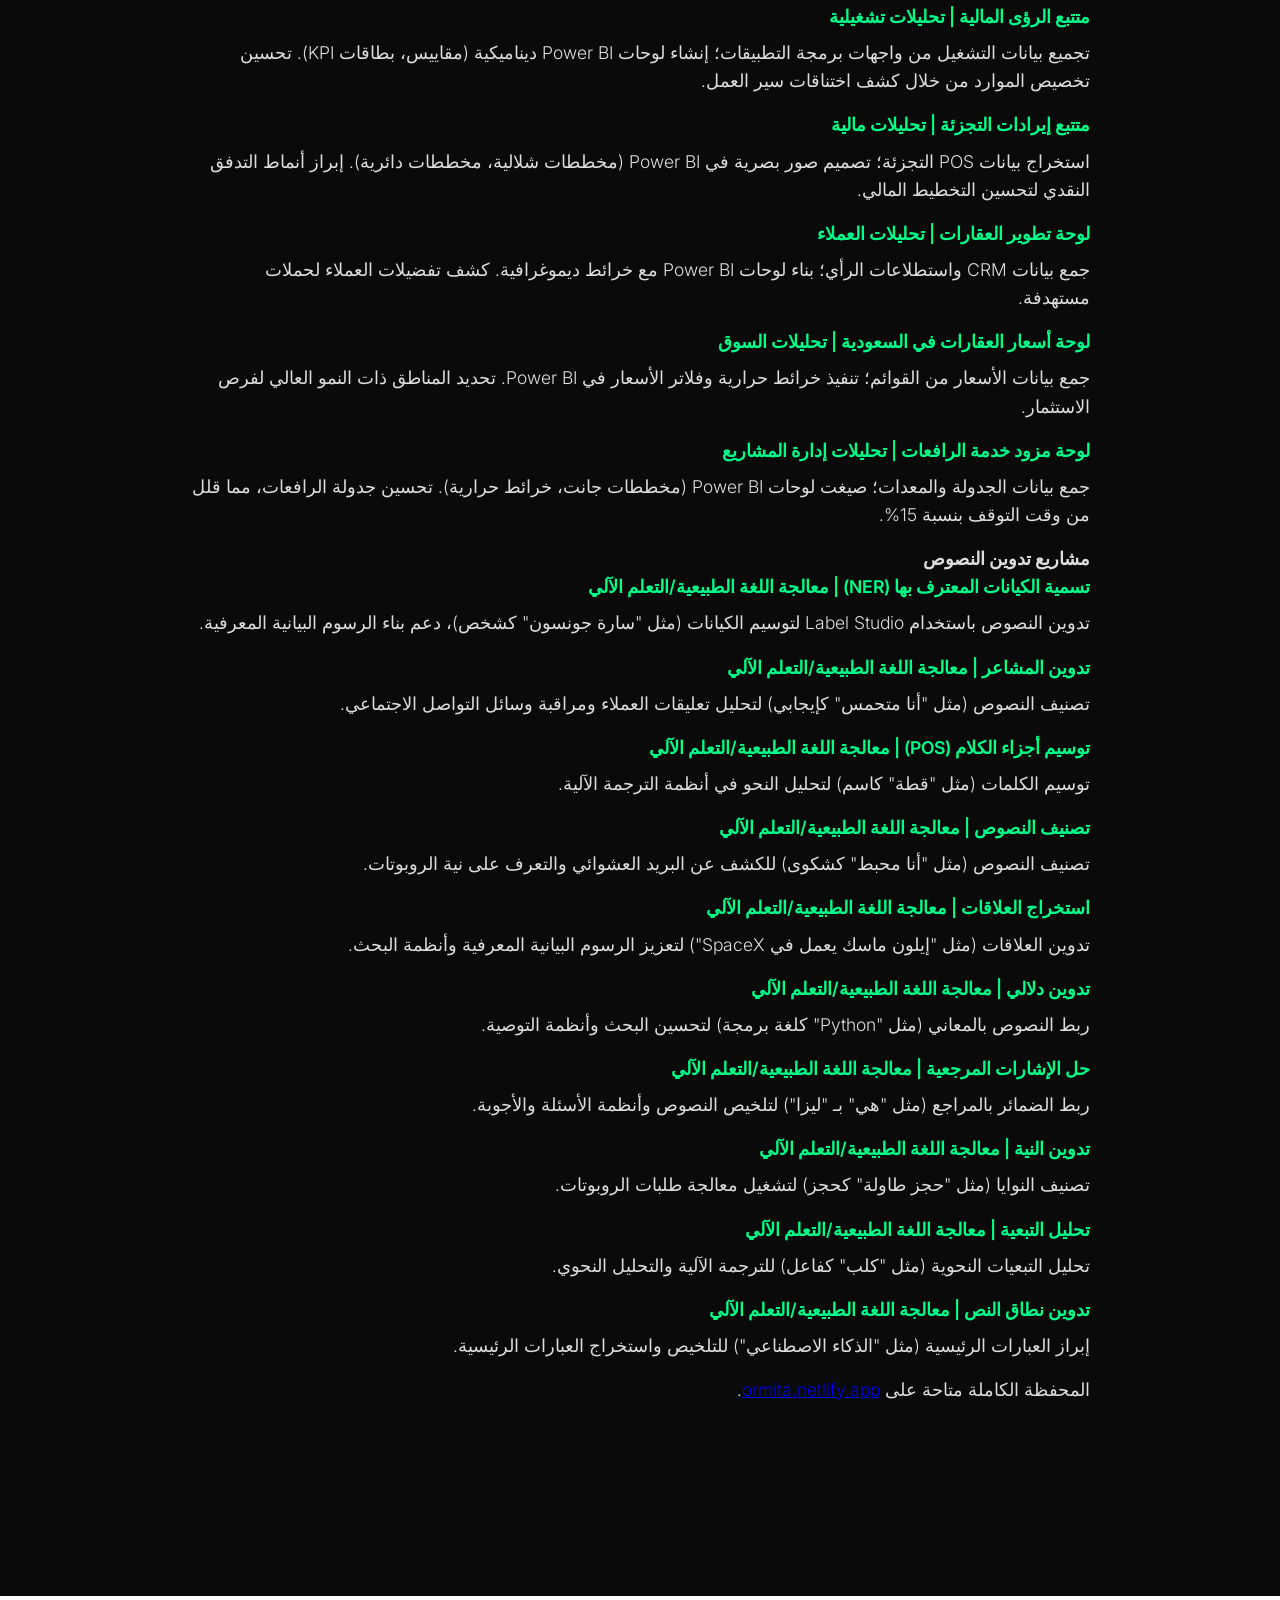
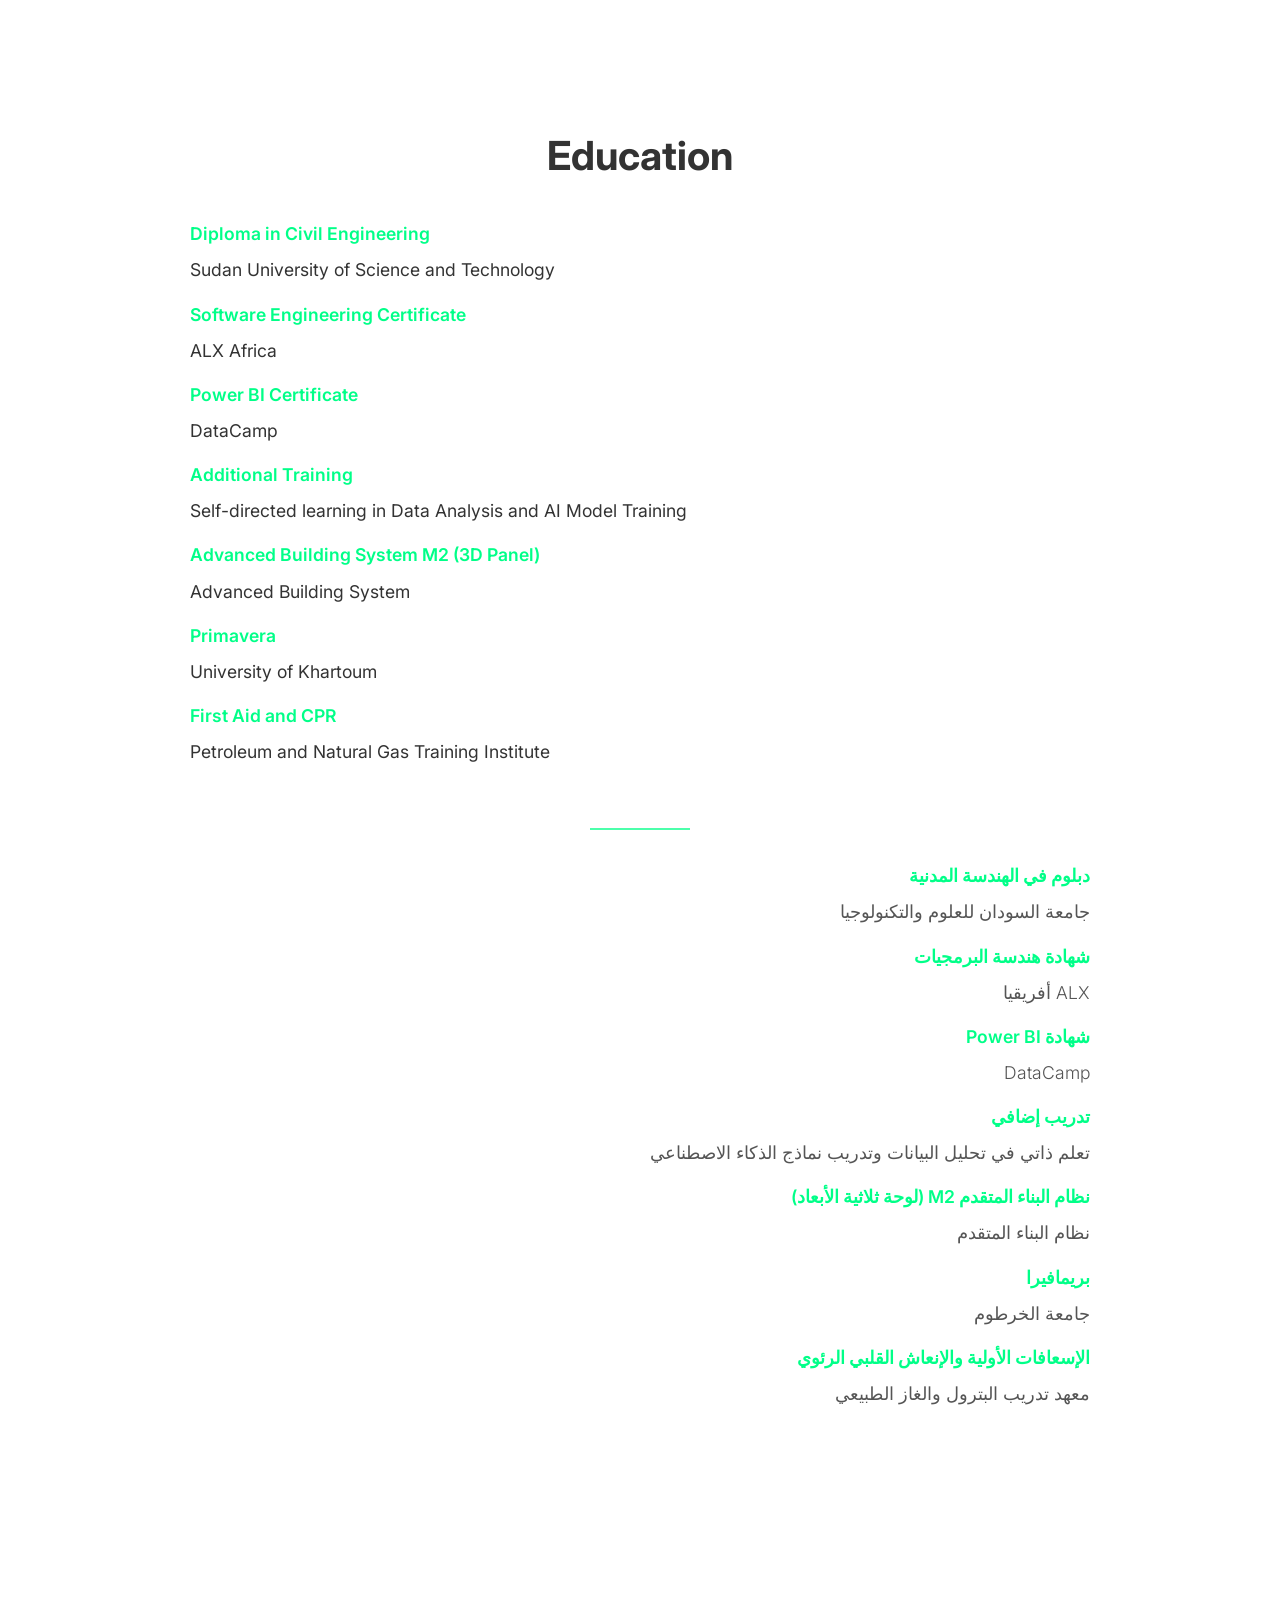
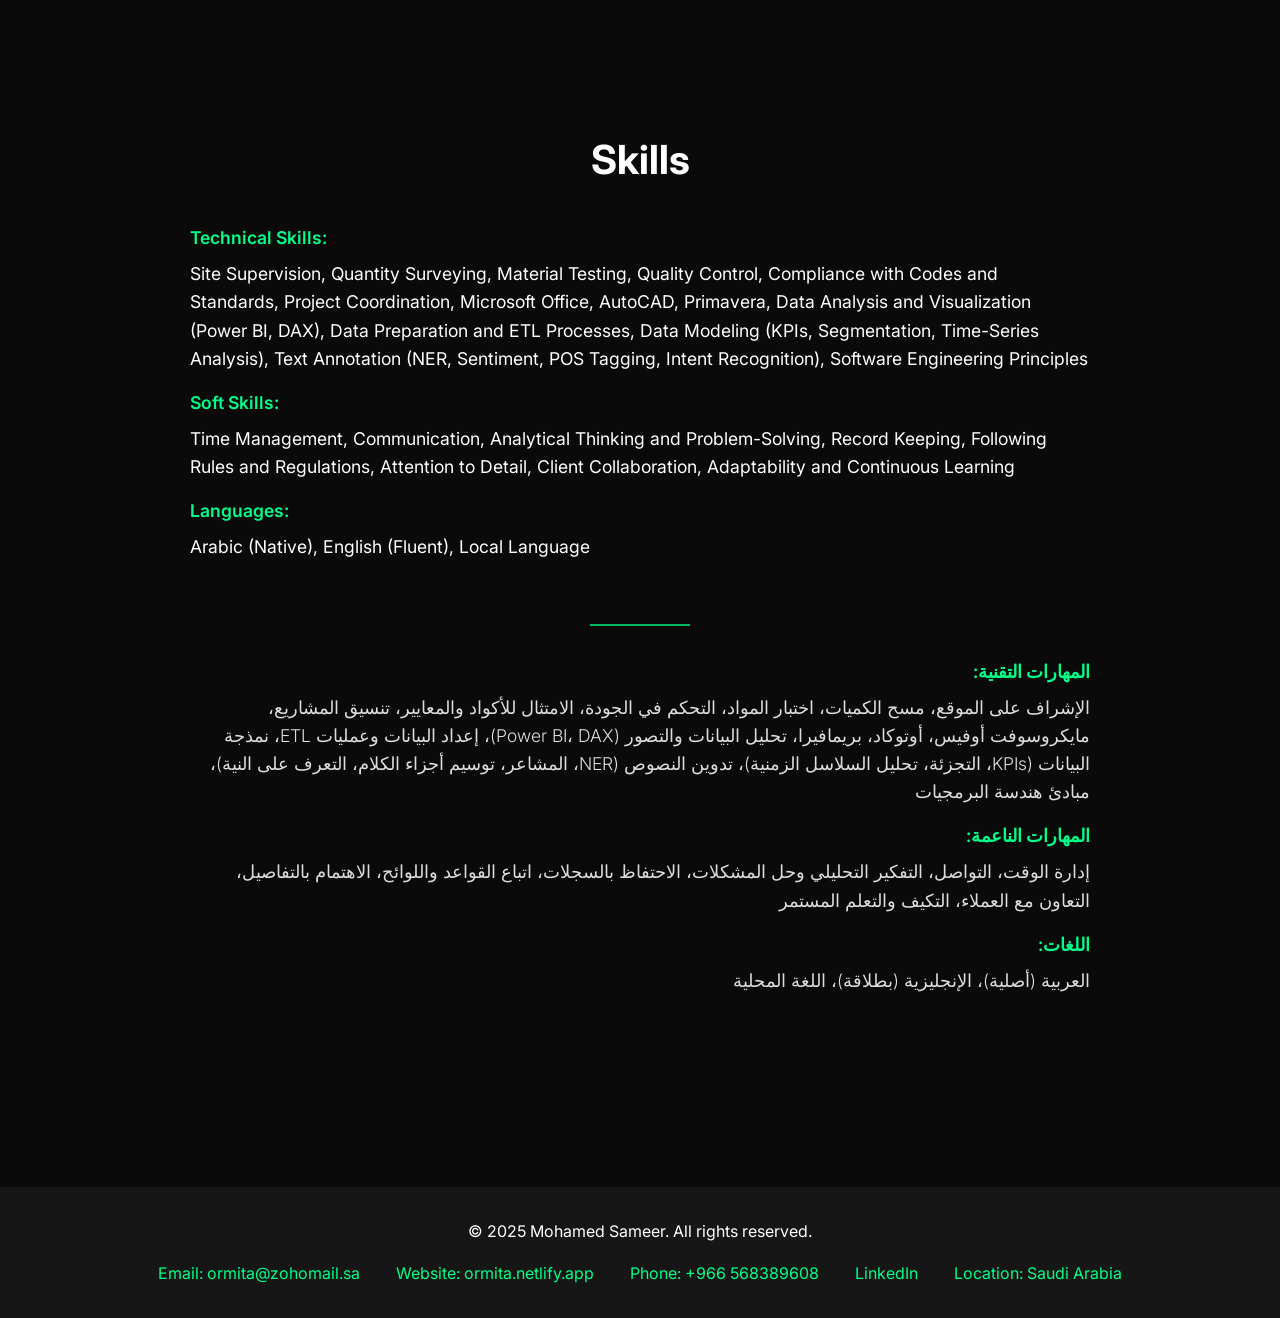
==== commit a66fead6: "Update CV.html" ====
--- a/CV.html
+++ b/CV.html
@@ -72,6 +72,79 @@
             cursor: pointer;
         }
 
+        .mobile-nav-links {
+            display: none;
+            flex-direction: column;
+            position: absolute;
+            top: 60px;
+            right: 5%;
+            background: rgba(10, 10, 10, 0.95);
+            padding: 1rem;
+            gap: 1rem;
+        }
+
+        .mobile-nav-links.active {
+            display: flex;
+        }
+
+        /* Ensure mobile-nav-links stays hidden on desktop */
+        @media (min-width: 769px) {
+            .mobile-nav-links {
+                display: none !important;
+            }
+        }
+
+        @media (max-width: 768px) {
+            .nav-links {
+                display: none;
+            }
+
+            .mobile-menu {
+                display: block;
+            }
+
+            .mobile-nav-links {
+                display: none;
+            }
+
+            .mobile-nav-links.active {
+                display: flex;
+            }
+
+            .mobile-nav-links a {
+                color: var(--text-color);
+            }
+
+            .hero-content h1 {
+                font-size: 3rem;
+            }
+
+            .hero-content p {
+                font-size: 1.2rem;
+            }
+
+            .project-section {
+                padding: 4rem 5%;
+            }
+
+            .project-description h1 {
+                font-size: 1.8rem;
+            }
+
+            .english-text, .arabic-text {
+                font-size: 0.95rem;
+            }
+
+            .stage-title {
+                font-size: 1rem;
+            }
+
+            .text-divider {
+                height: 1.5rem;
+                width: 80px;
+            }
+        }
+
         .hero {
             height: 100vh;
             display: flex;
@@ -194,64 +267,6 @@
 
         .social-links a:hover {
             color: #00ccff;
-        }
-
-        @media (max-width: 768px) {
-            .nav-links {
-                display: none;
-            }
-
-            .mobile-menu {
-                display: block;
-            }
-
-            .mobile-nav-links {
-                display: none;
-                flex-direction: column;
-                position: absolute;
-                top: 60px;
-                right: 5%;
-                background: rgba(10, 10, 10, 0.95);
-                padding: 1rem;
-                gap: 1rem;
-            }
-
-            .mobile-nav-links.active {
-                display: flex;
-            }
-
-            .mobile-nav-links a {
-                color: var(--text-color);
-            }
-
-            .hero-content h1 {
-                font-size: 3rem;
-            }
-
-            .hero-content p {
-                font-size: 1.2rem;
-            }
-
-            .project-section {
-                padding: 4rem 5%;
-            }
-
-            .project-description h1 {
-                font-size: 1.8rem;
-            }
-
-            .english-text, .arabic-text {
-                font-size: 0.95rem;
-            }
-
-            .stage-title {
-                font-size: 1rem;
-            }
-
-            .text-divider {
-                height: 1.5rem;
-                width: 80px;
-            }
         }
     </style>
 </head>
@@ -663,6 +678,13 @@
             const menu = document.querySelector('.mobile-nav-links');
             menu.classList.toggle('active');
         }
+
+        // Ensure mobile menu is closed on page load (for desktop)
+        window.addEventListener('load', function() {
+            if (window.innerWidth > 768) {
+                document.querySelector('.mobile-nav-links').classList.remove('active');
+            }
+        });
     </script>
 </body>
 </html>
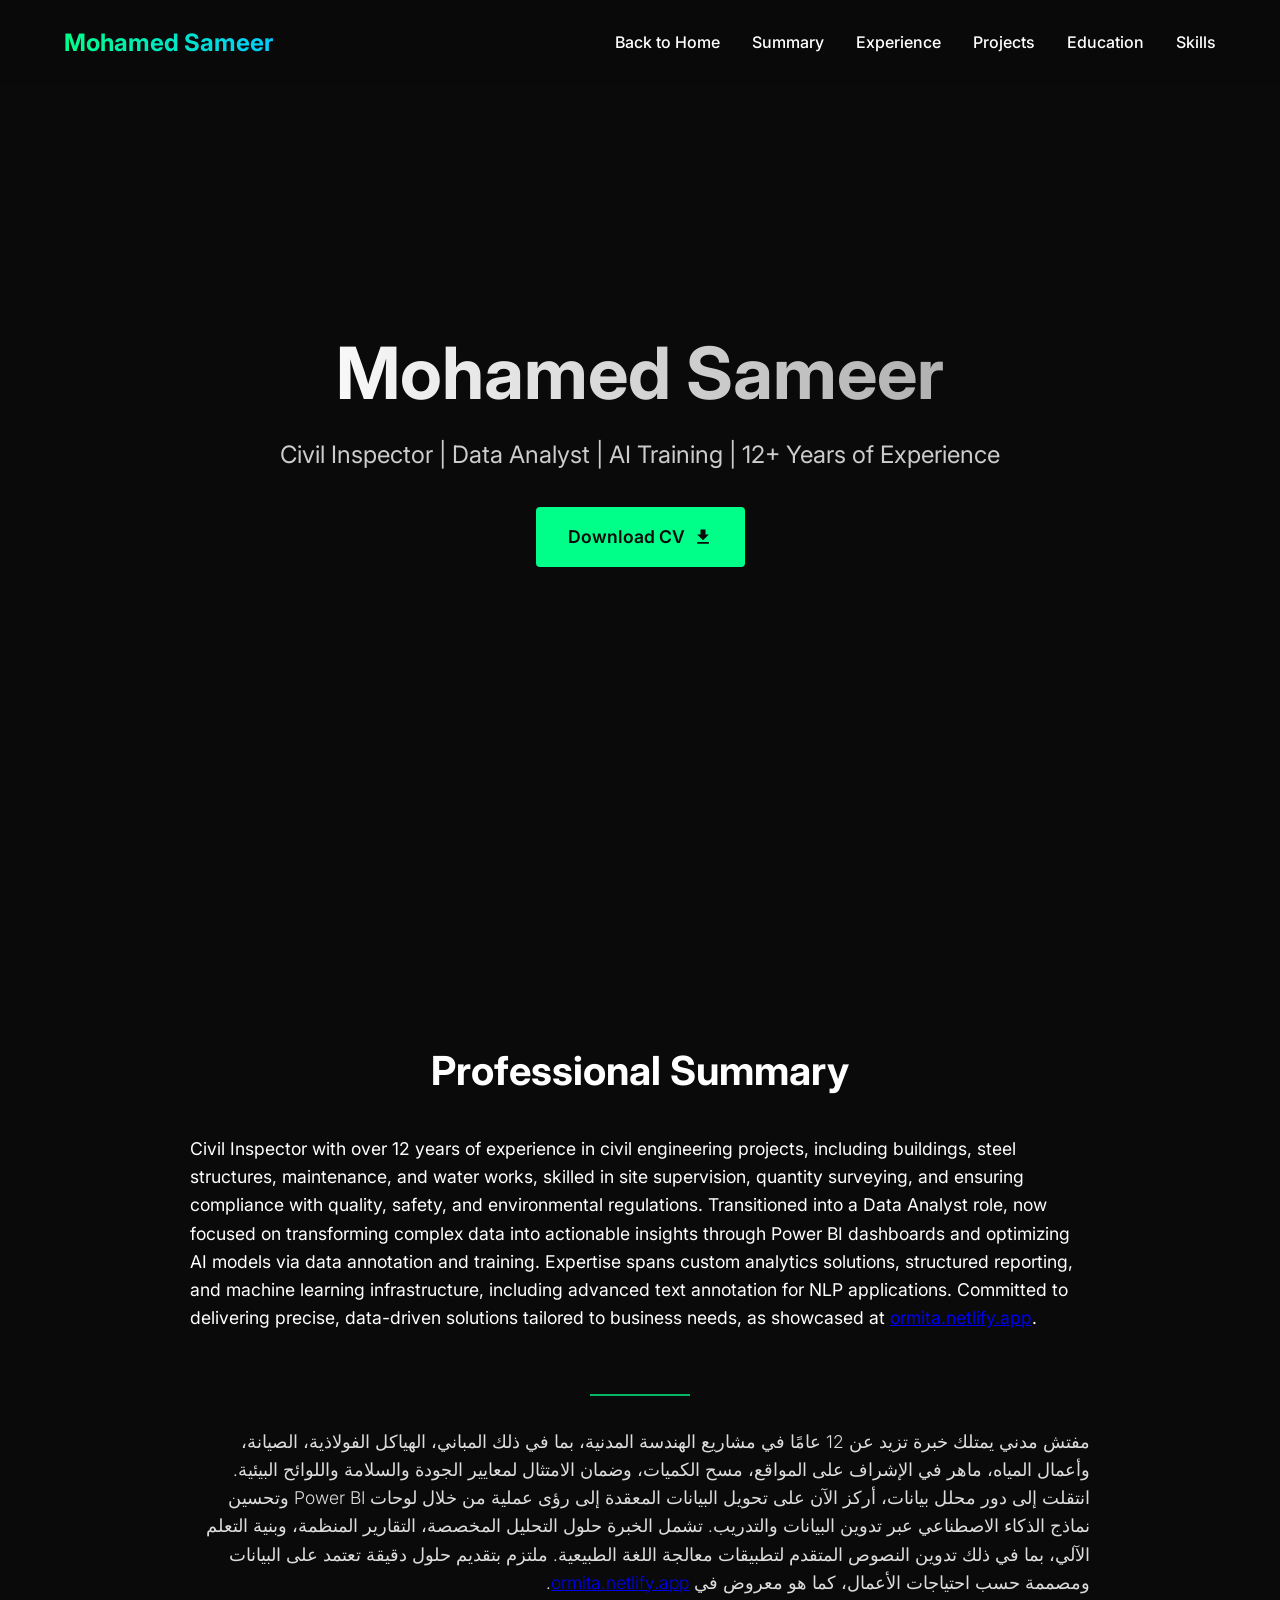
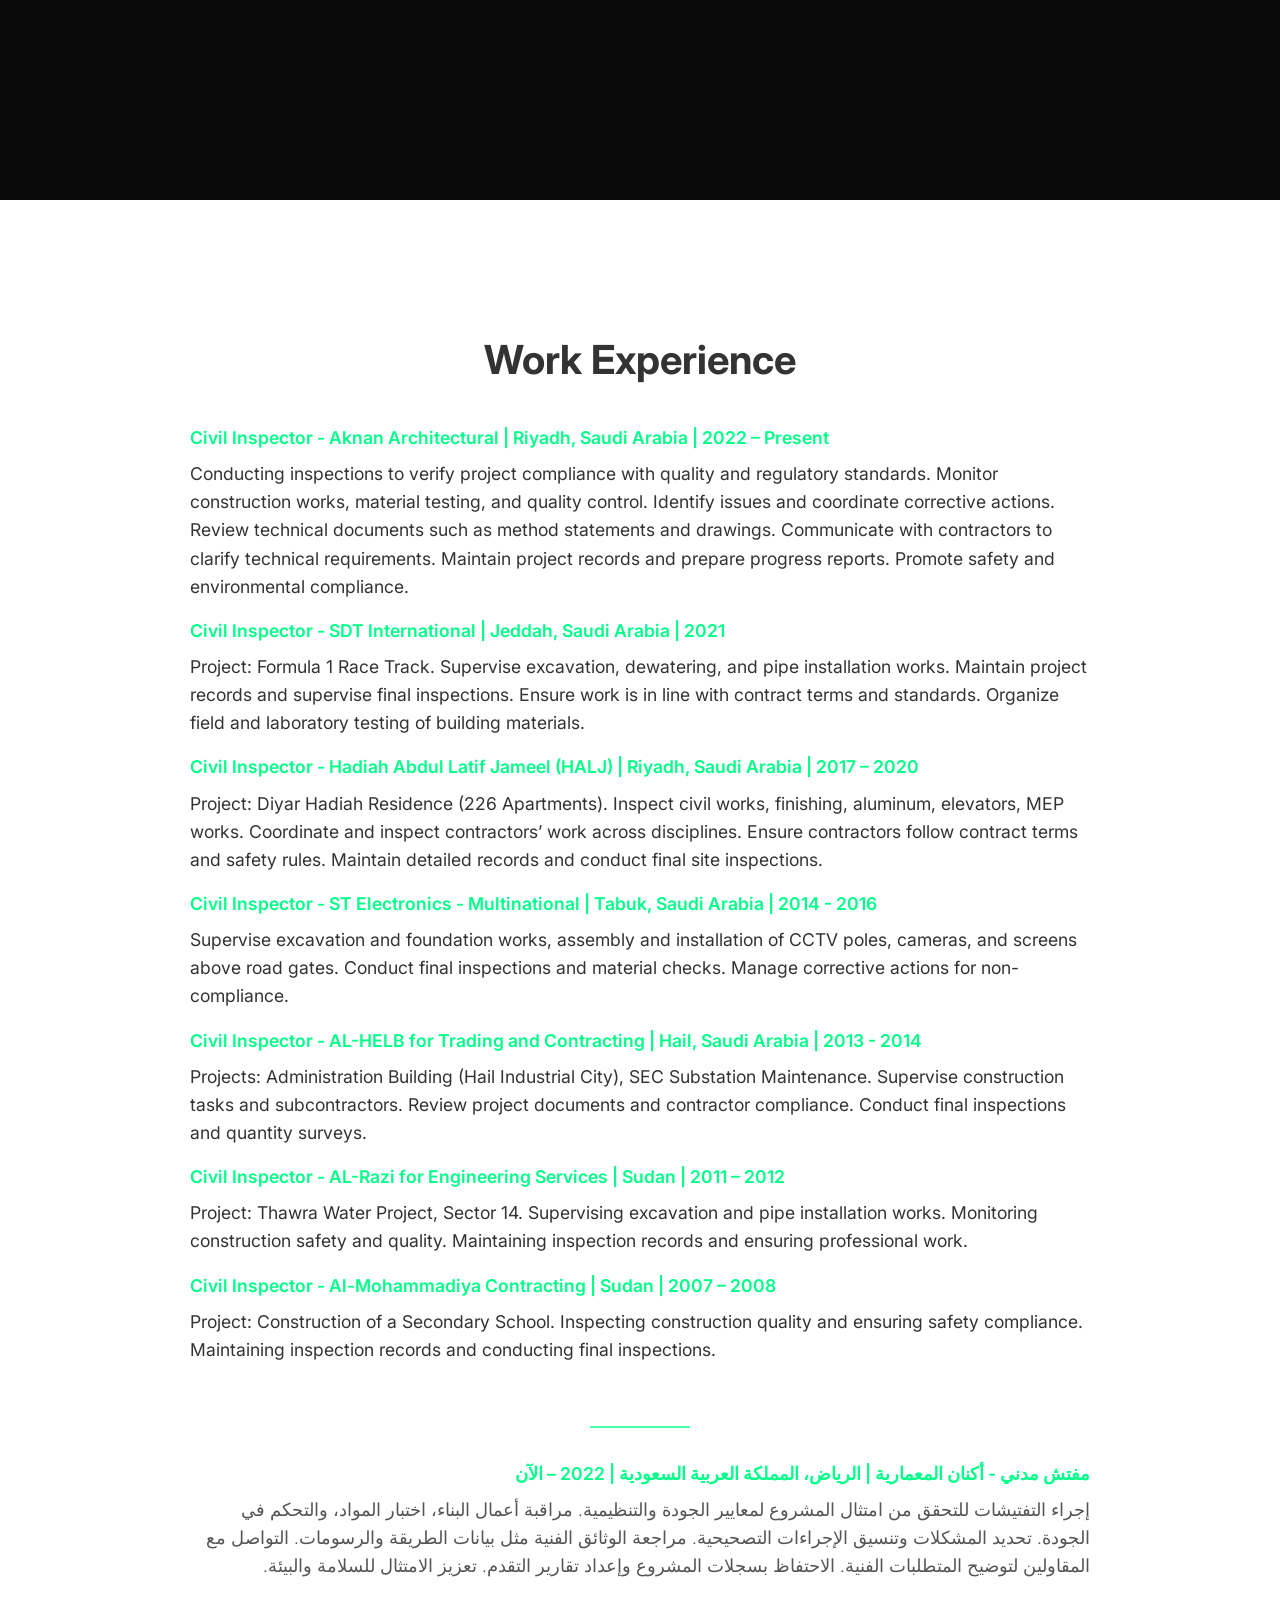
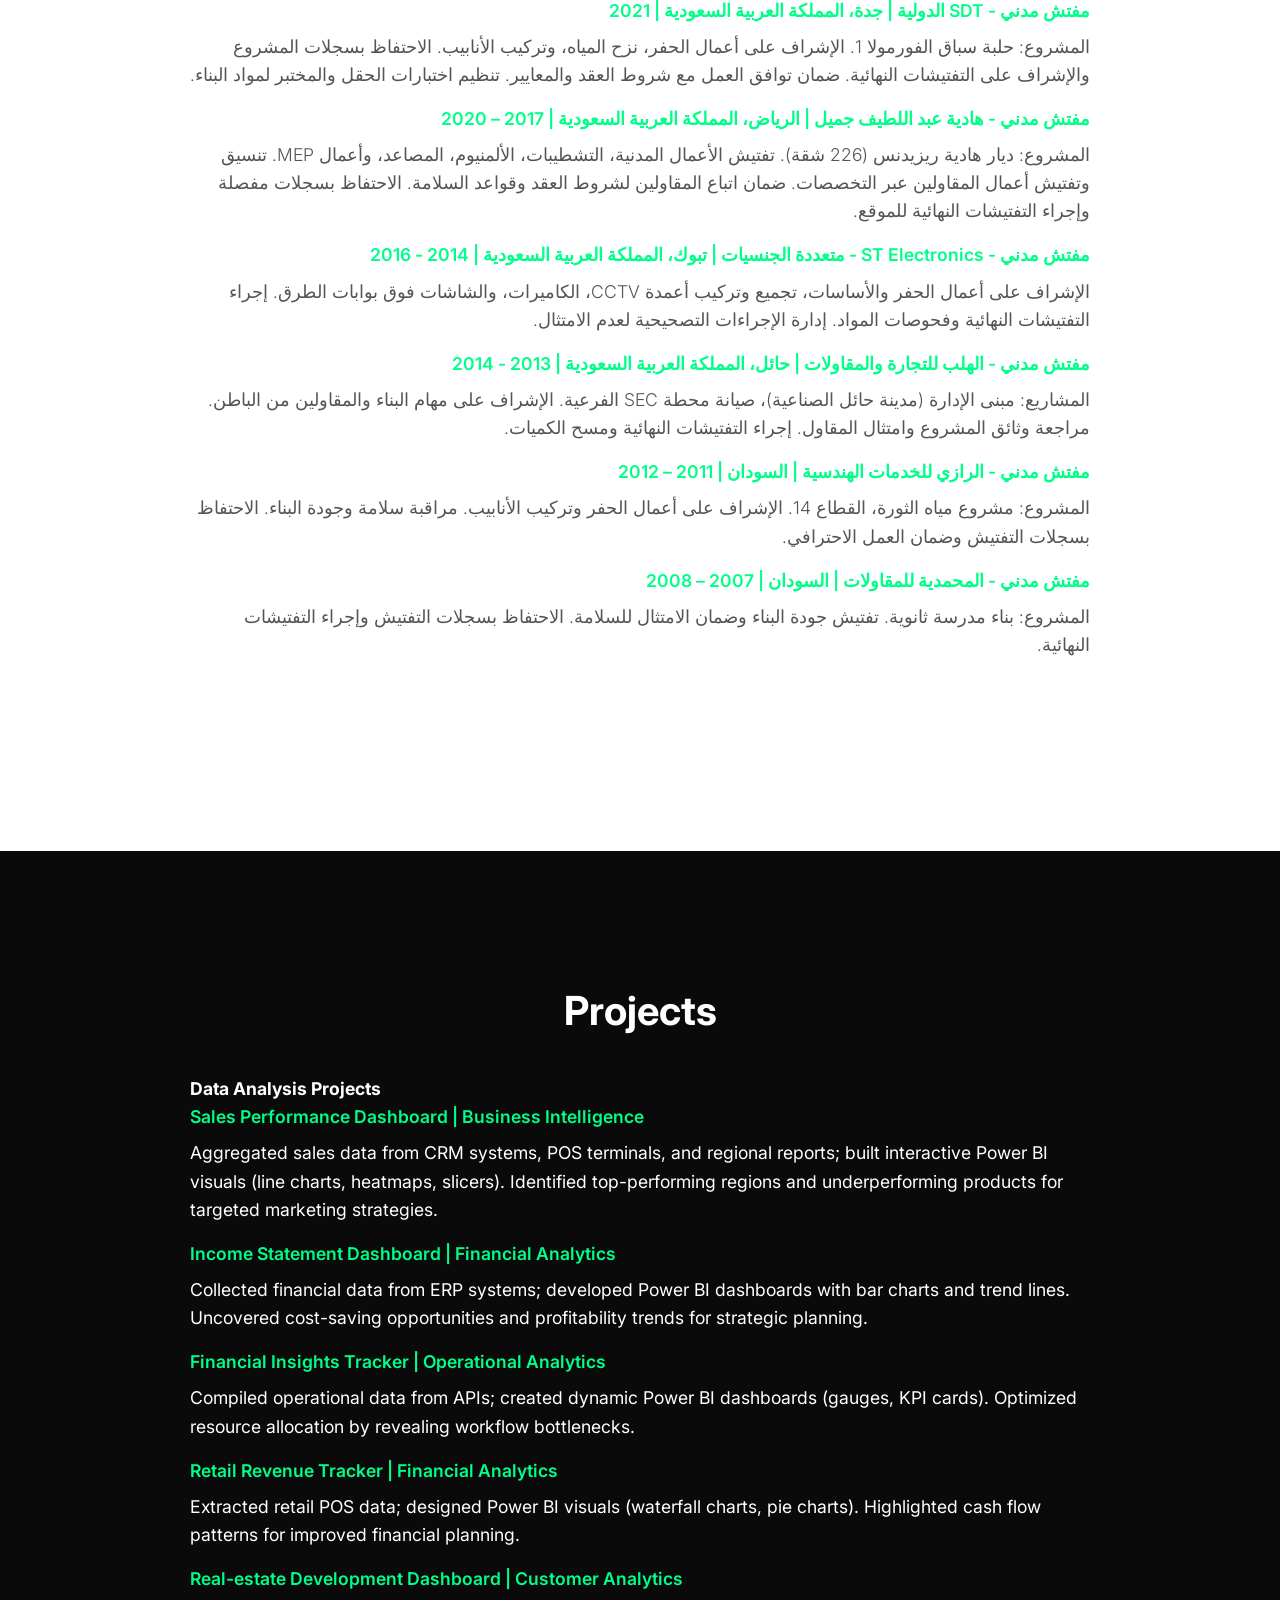
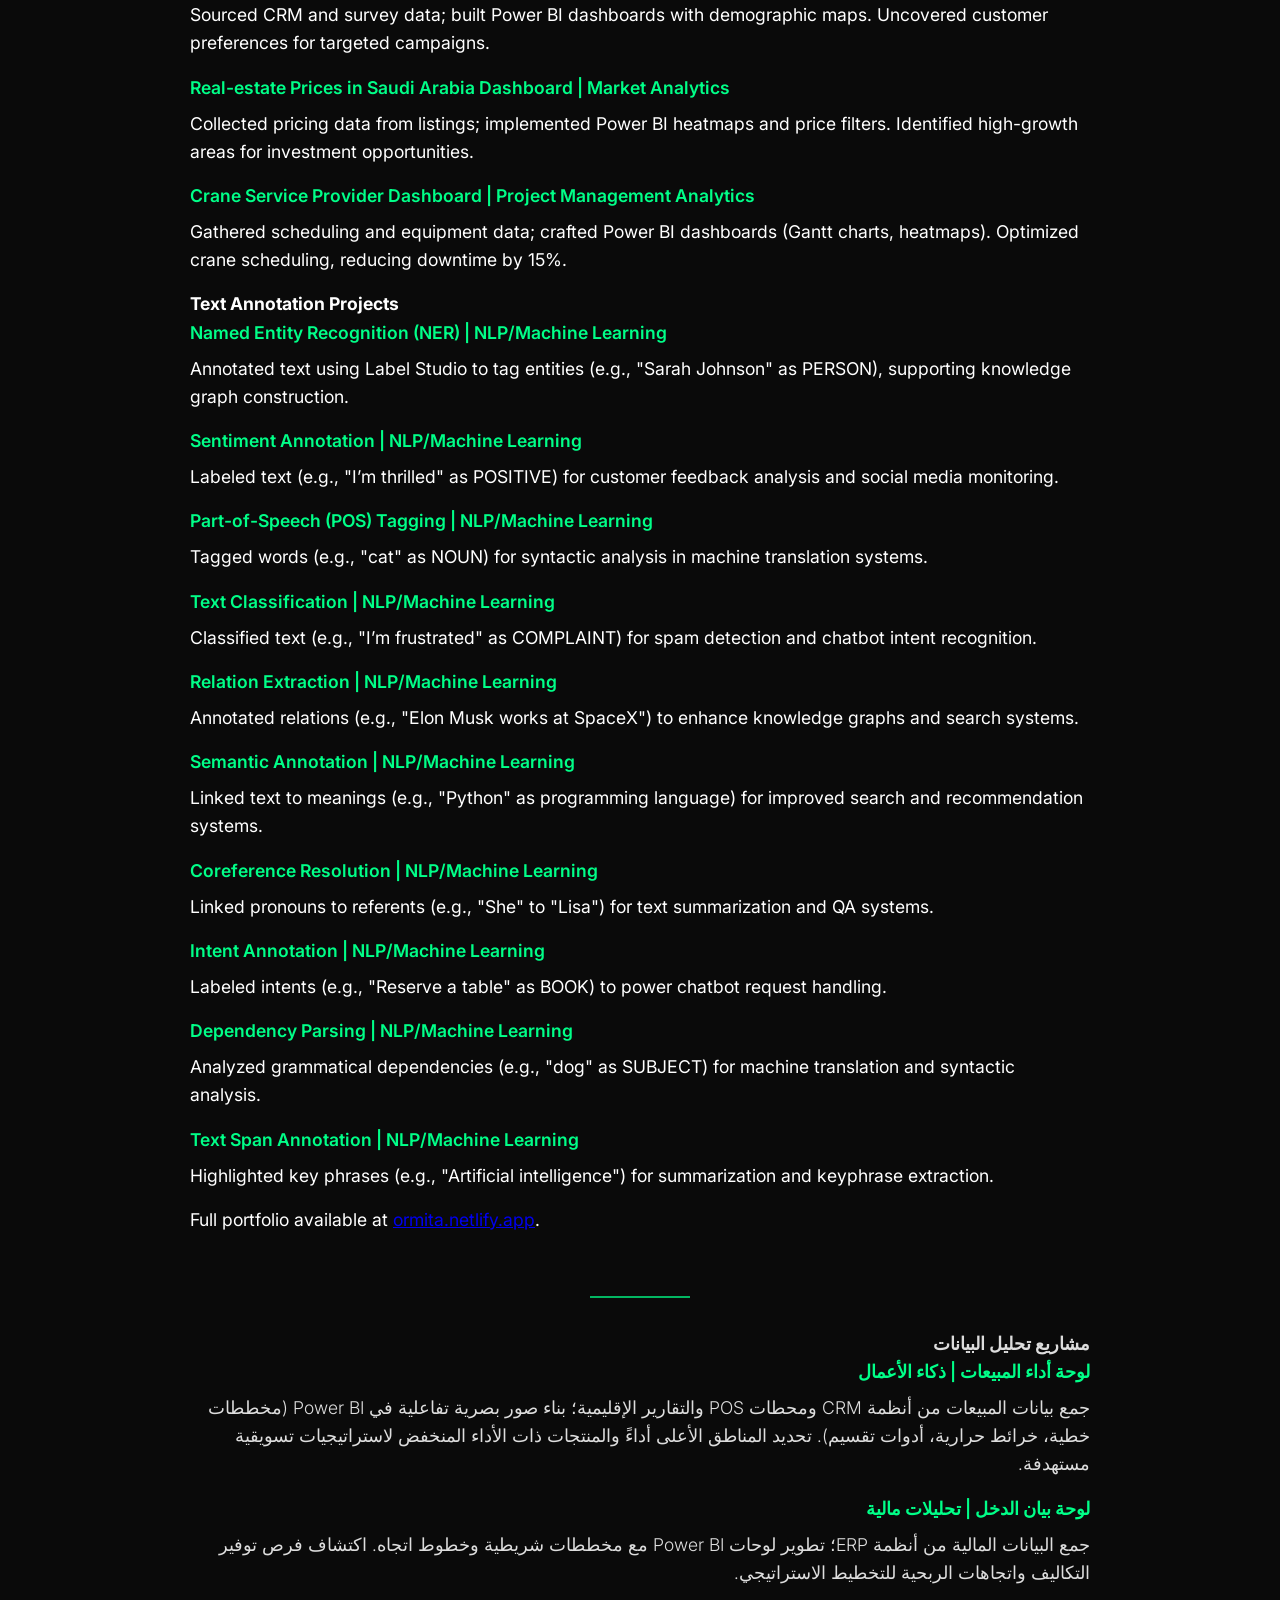
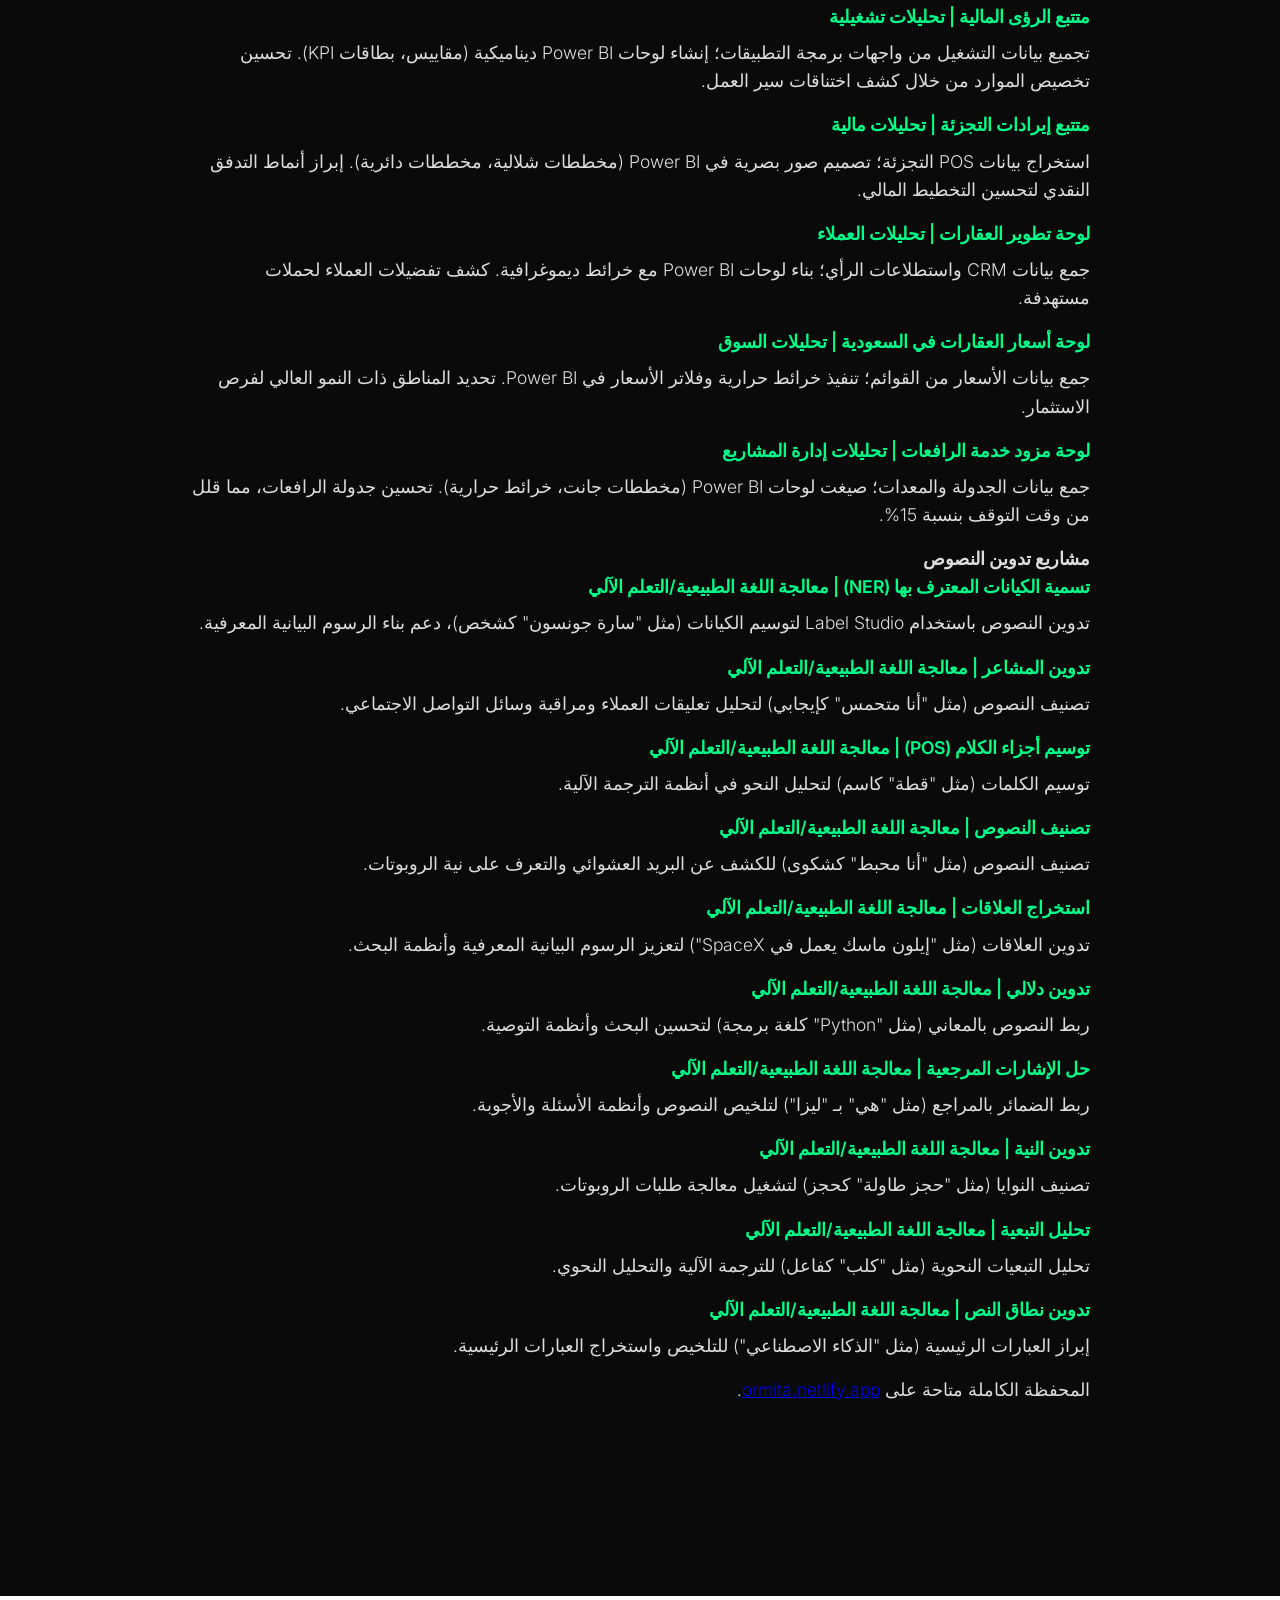
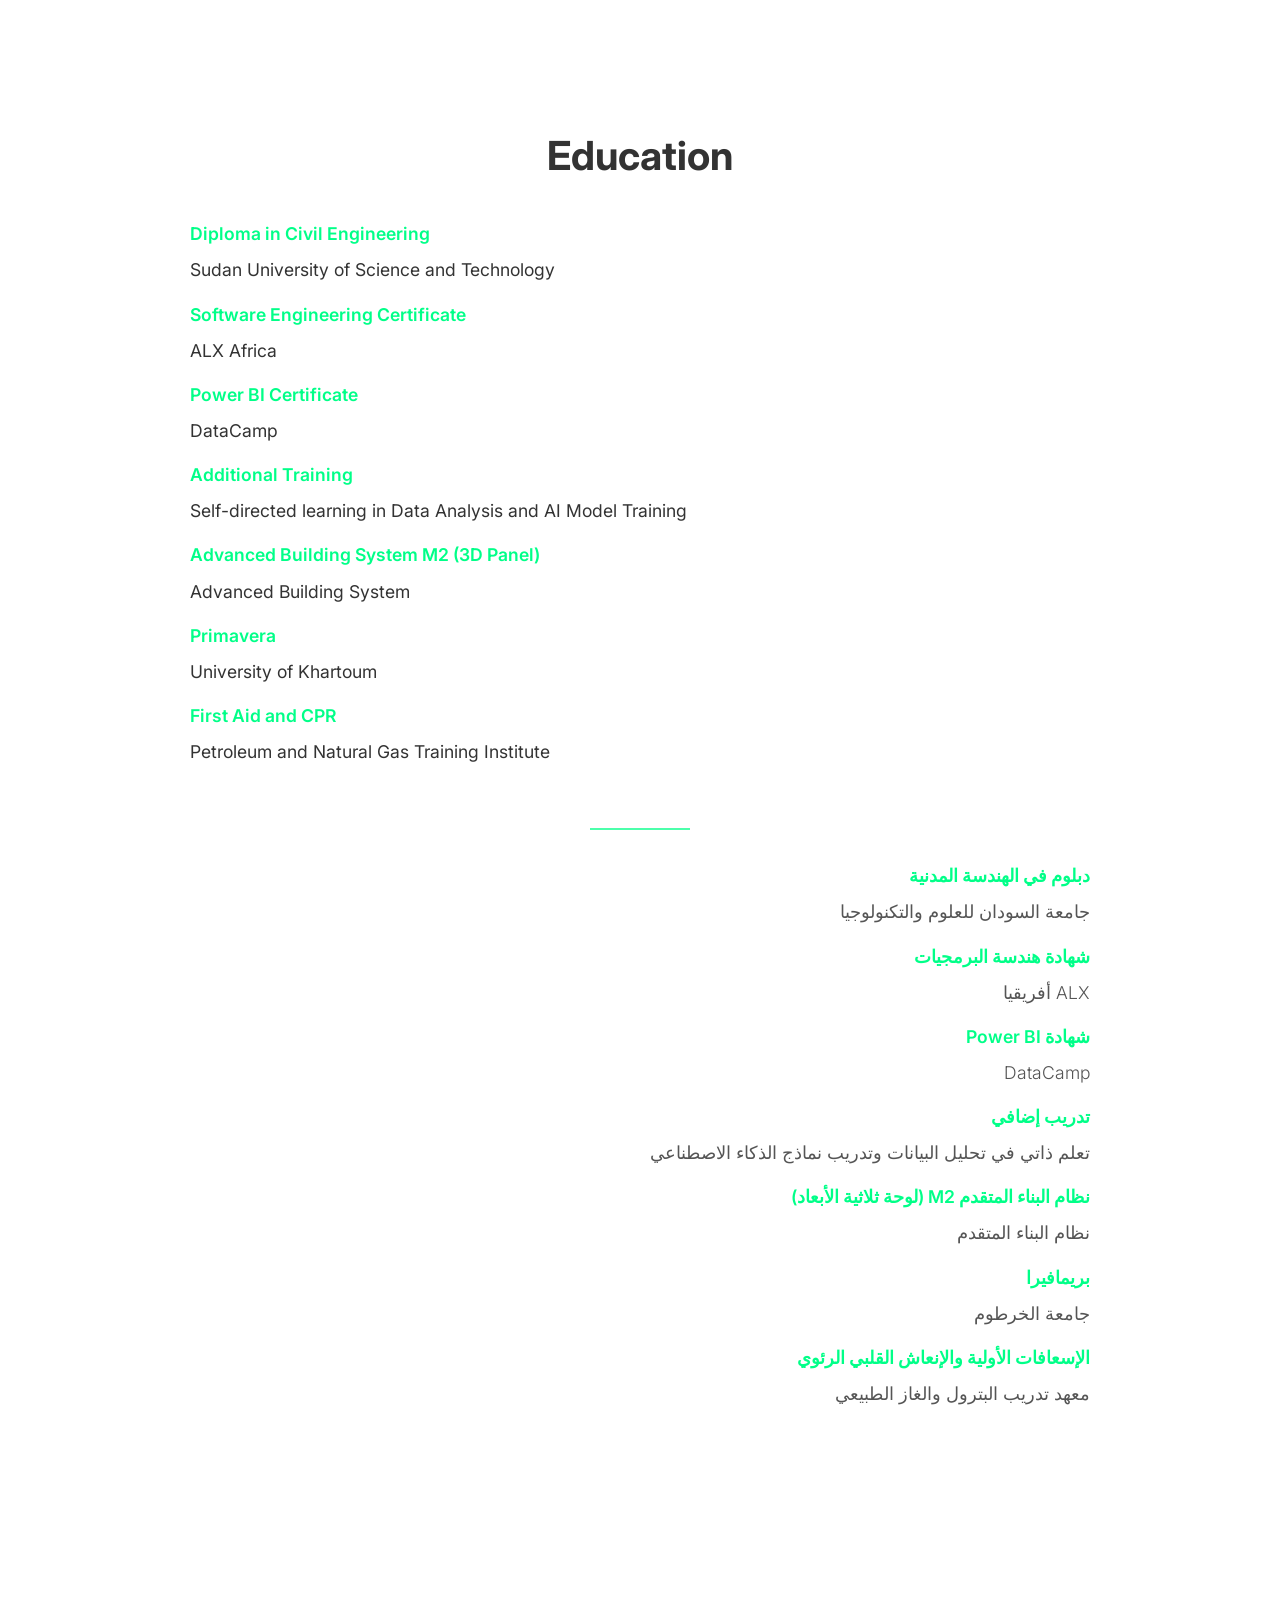
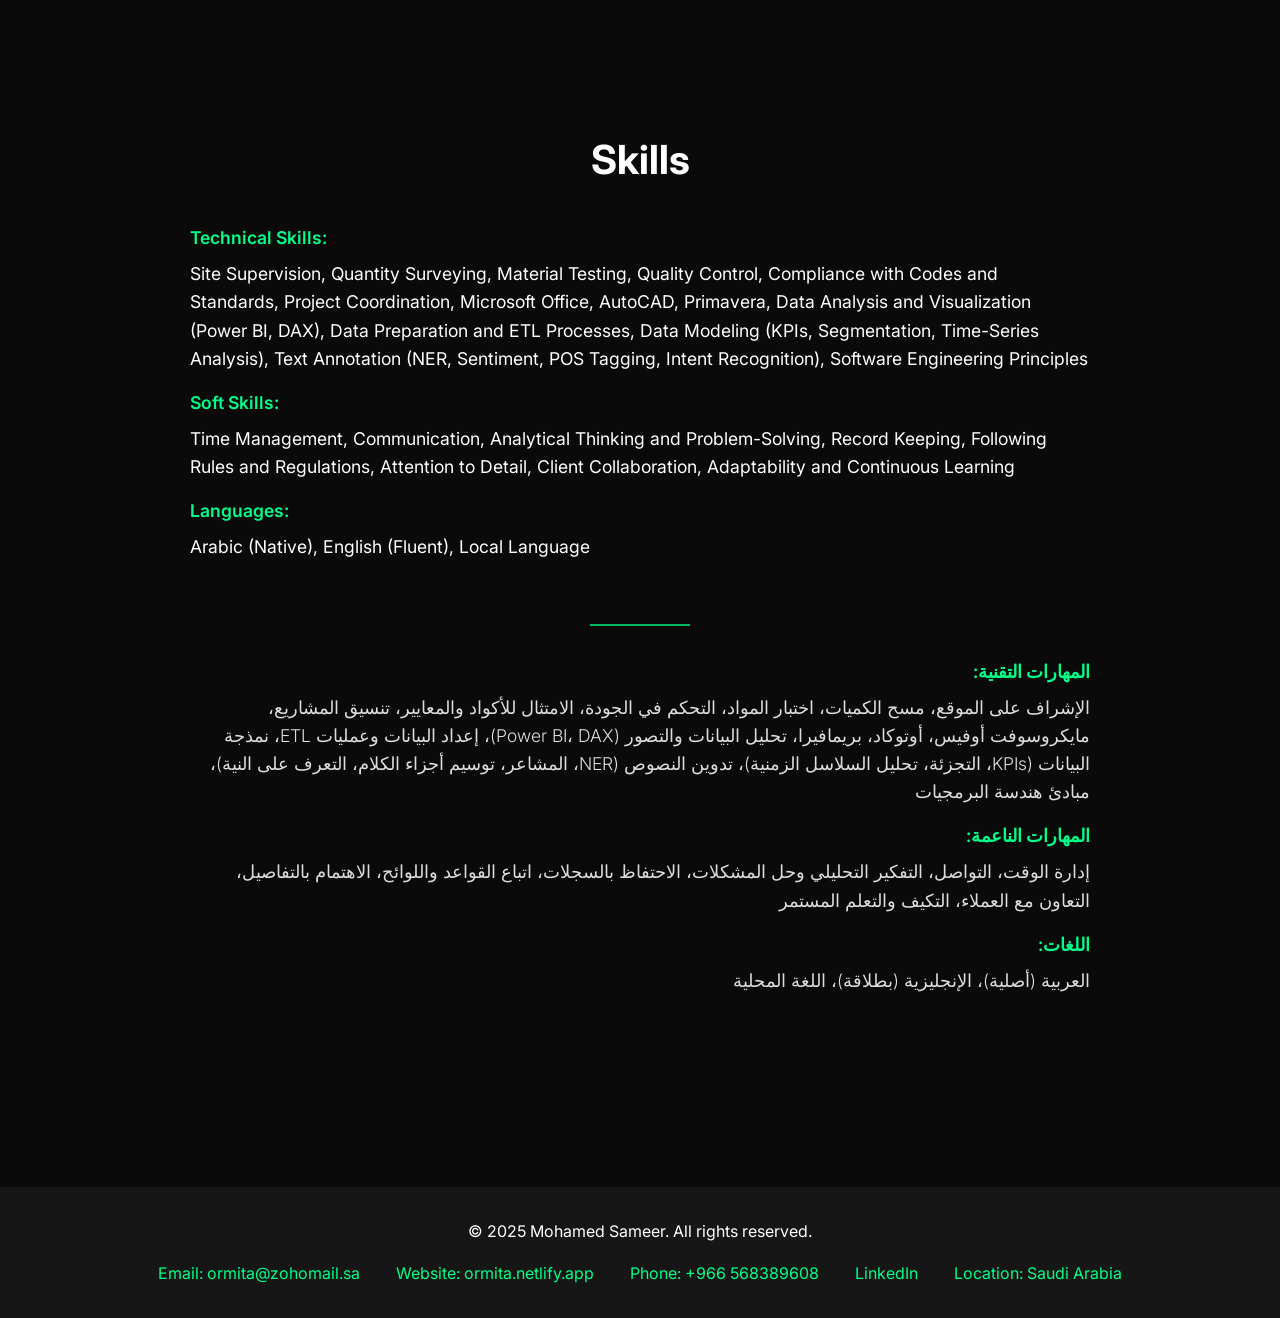
==== commit 550323f5: "Update CV.html" ====
--- a/CV.html
+++ b/CV.html
@@ -143,6 +143,11 @@
                 height: 1.5rem;
                 width: 80px;
             }
+
+            .download-btn {
+                padding: 0.8rem 1.5rem;
+                font-size: 1rem;
+            }
         }
 
         .hero {
@@ -168,6 +173,32 @@
             font-size: 1.5rem;
             color: #ccc;
             max-width: 800px;
+            margin-bottom: 2rem;
+        }
+
+        .download-btn {
+            display: inline-flex;
+            align-items: center;
+            gap: 0.5rem;
+            padding: 1rem 2rem;
+            background: var(--accent-color);
+            color: var(--bg-color);
+            border-radius: 4px;
+            text-decoration: none;
+            font-weight: 600;
+            font-size: 1.1rem;
+            transition: all 0.3s ease;
+        }
+
+        .download-btn:hover {
+            background: #00e077;
+            transform: translateY(-2px);
+            box-shadow: 0 4px 15px rgba(0, 255, 136, 0.3);
+        }
+
+        .download-btn svg {
+            width: 20px;
+            height: 20px;
         }
 
         .project-section {
@@ -297,6 +328,12 @@
         <div class="hero-content">
             <h1>Mohamed Sameer</h1>
             <p>Civil Inspector | Data Analyst | AI Training | 12+ Years of Experience</p>
+            <a href="Mohamed_Sameer_CV.pdf" class="download-btn" download>
+                Download CV
+                <svg viewBox="0 0 24 24" fill="currentColor">
+                    <path d="M19 9h-4V3H9v6H5l7 7 7-7zM5 18v2h14v-2H5z"/>
+                </svg>
+            </a>
         </div>
     </section>
 
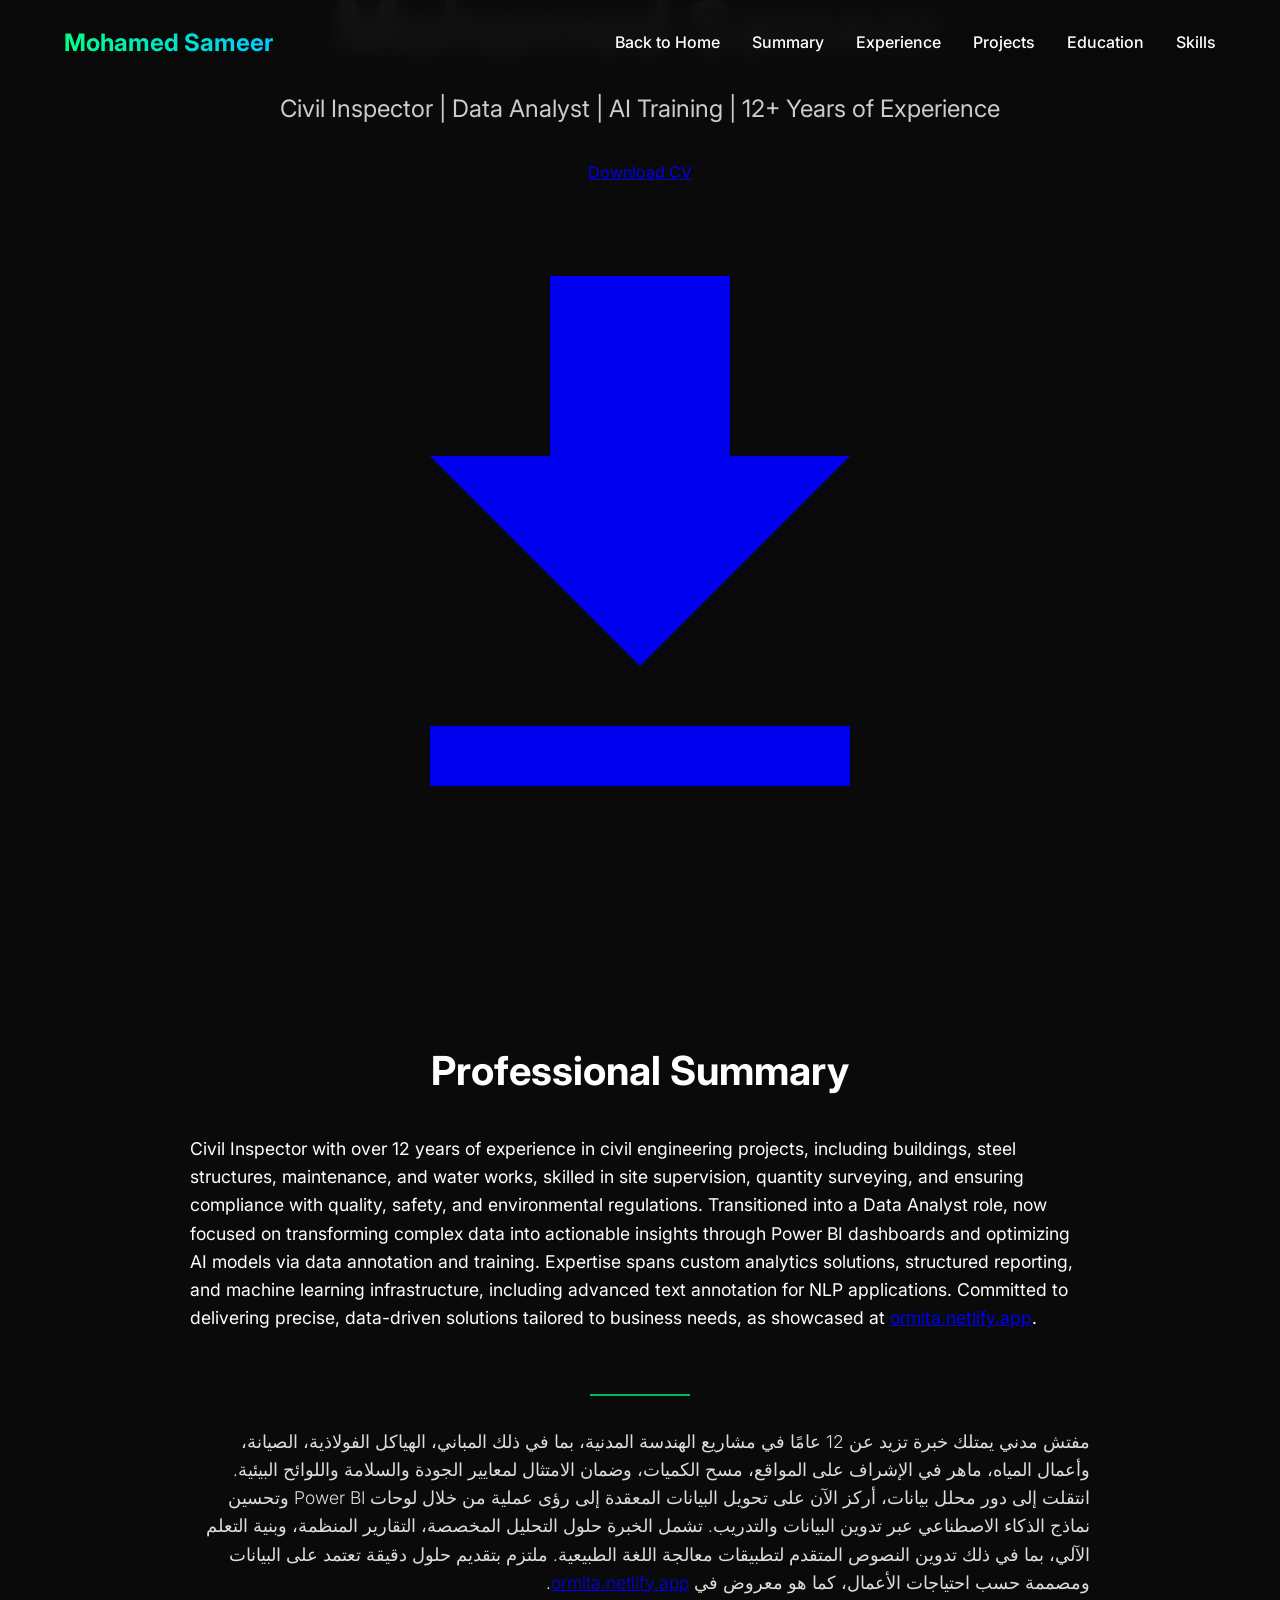
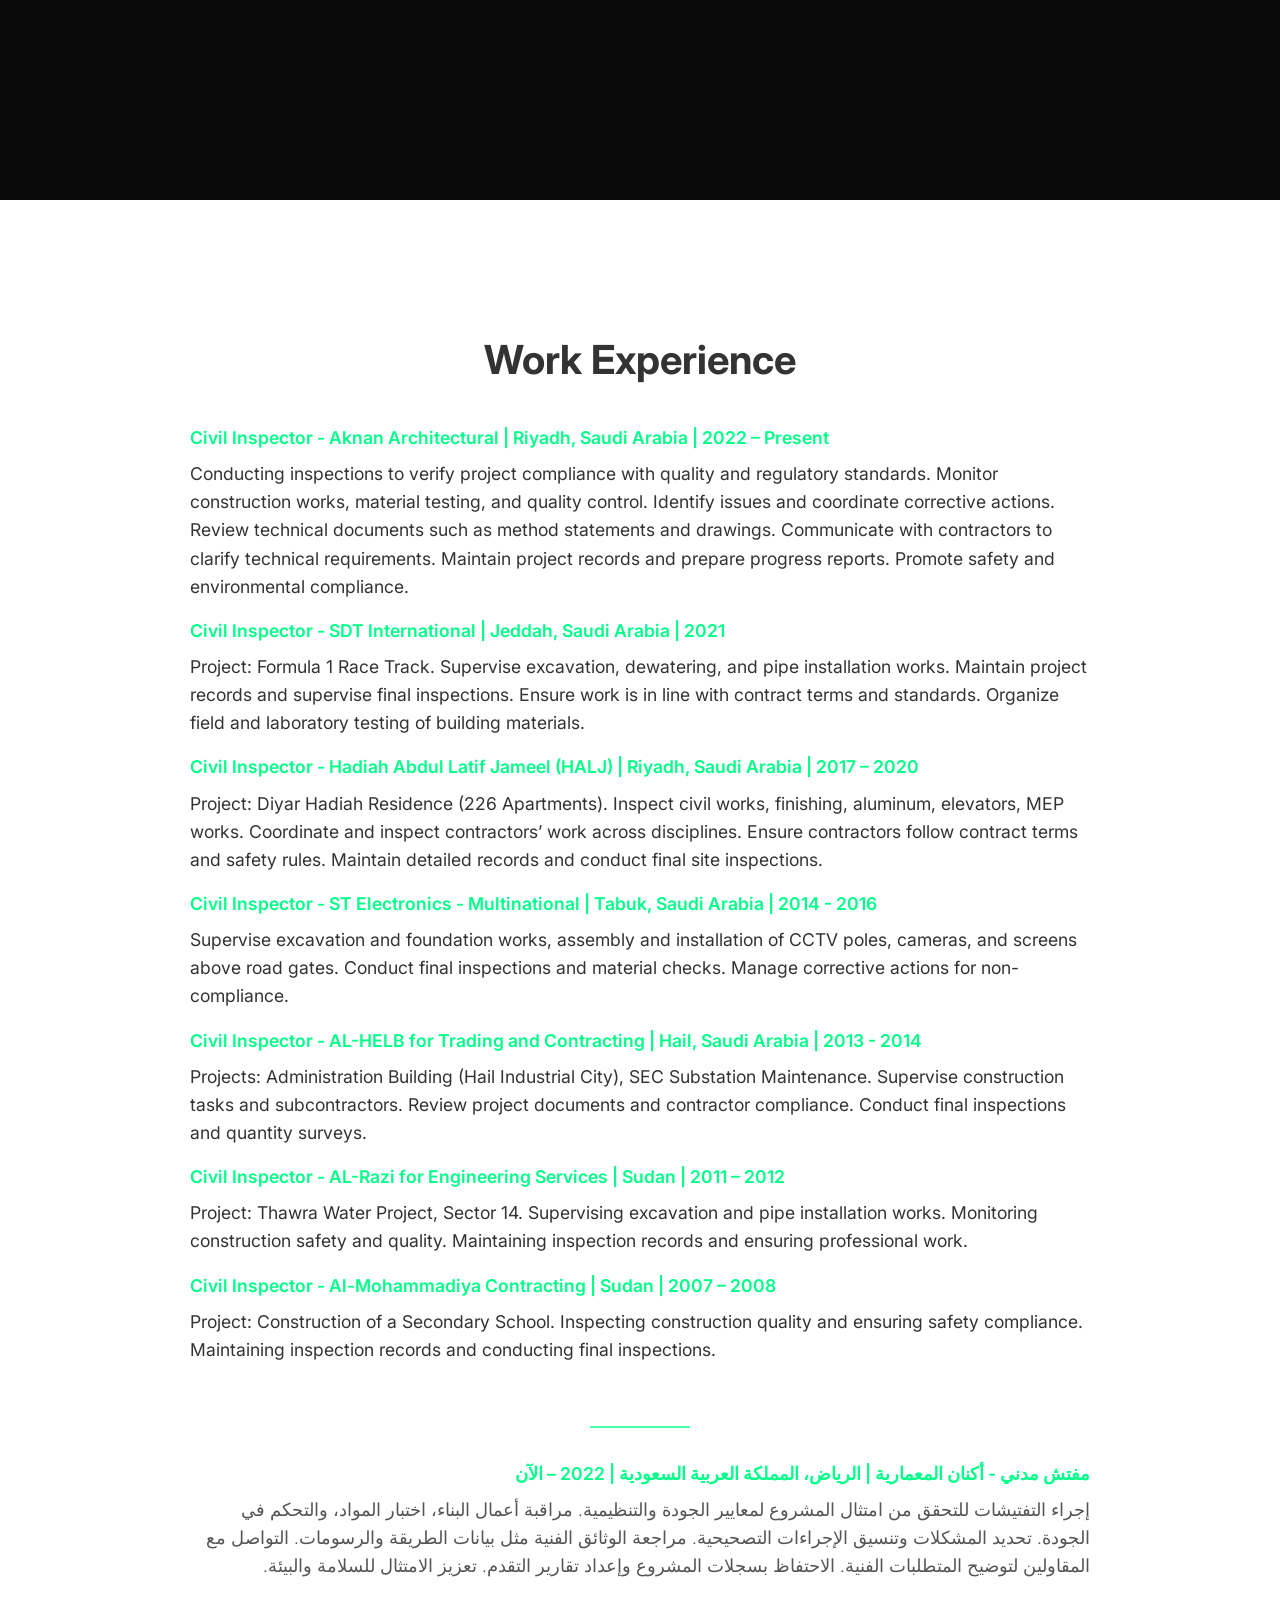
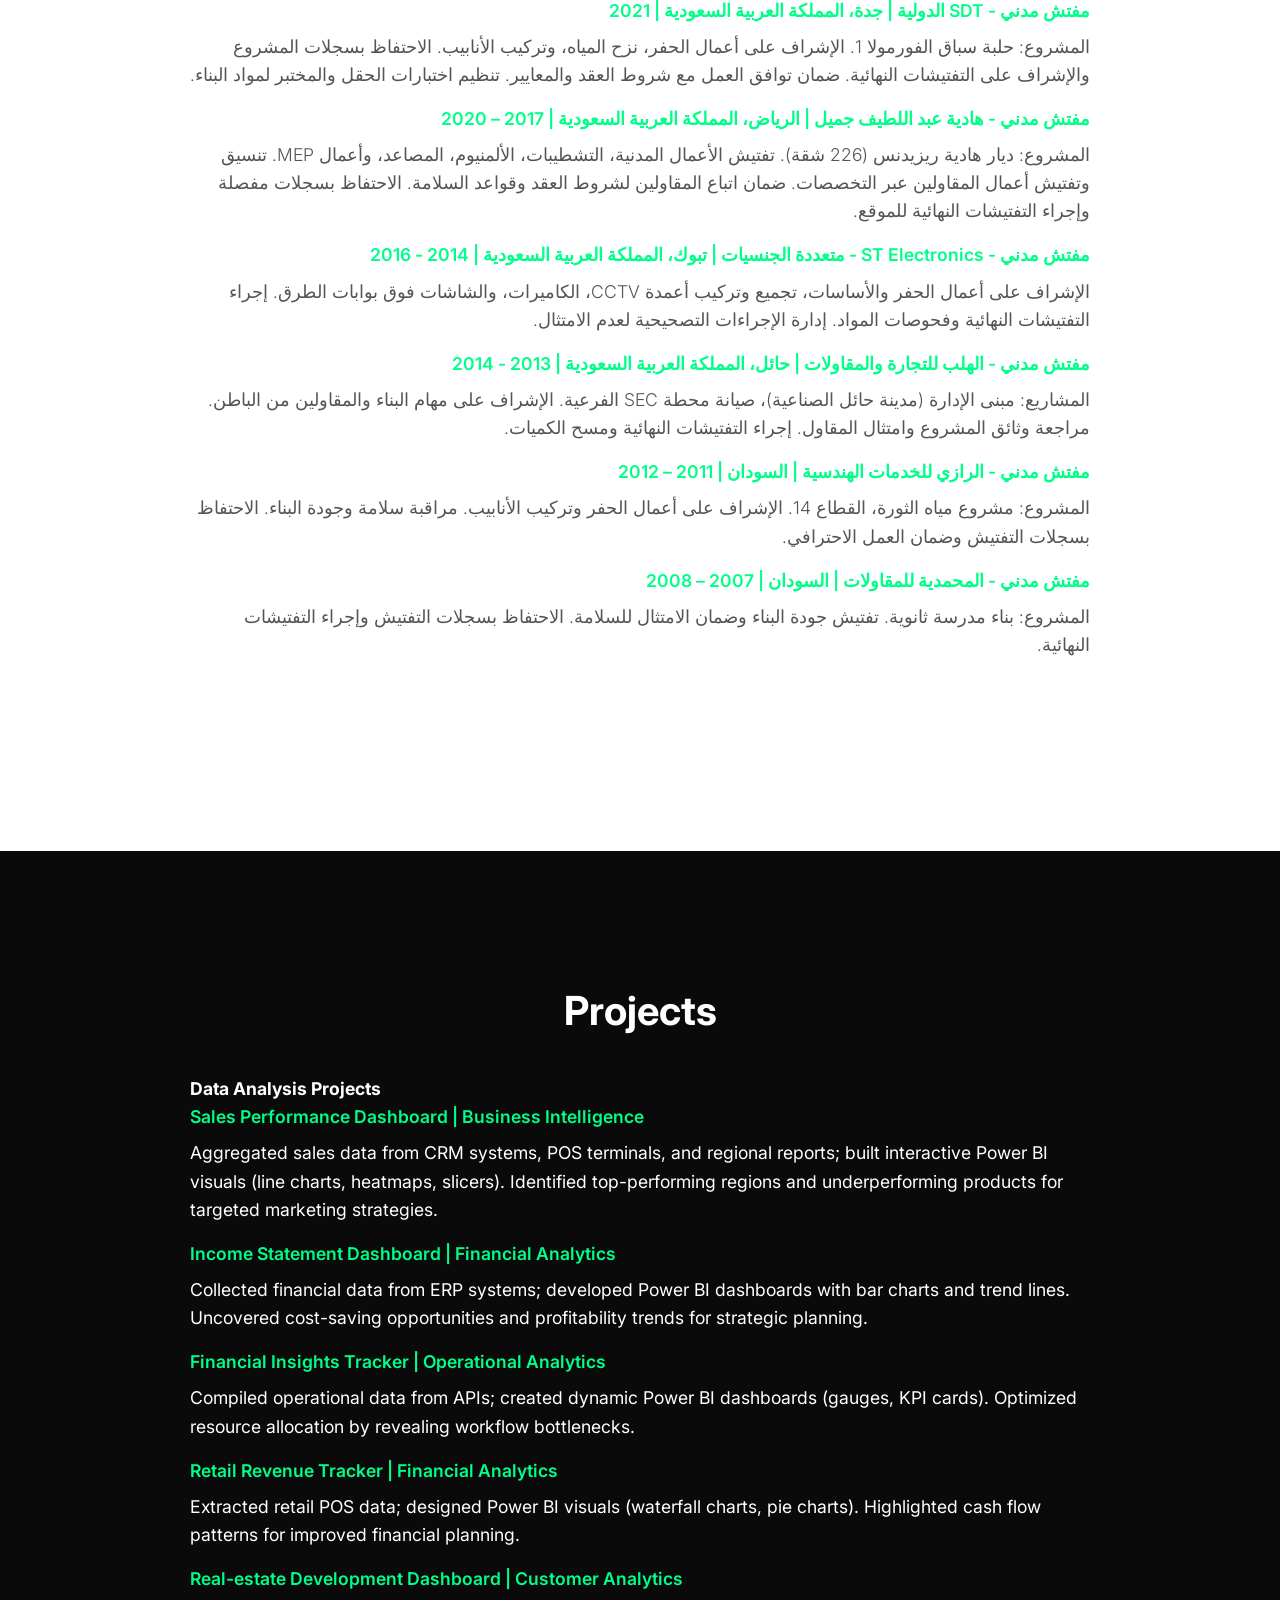
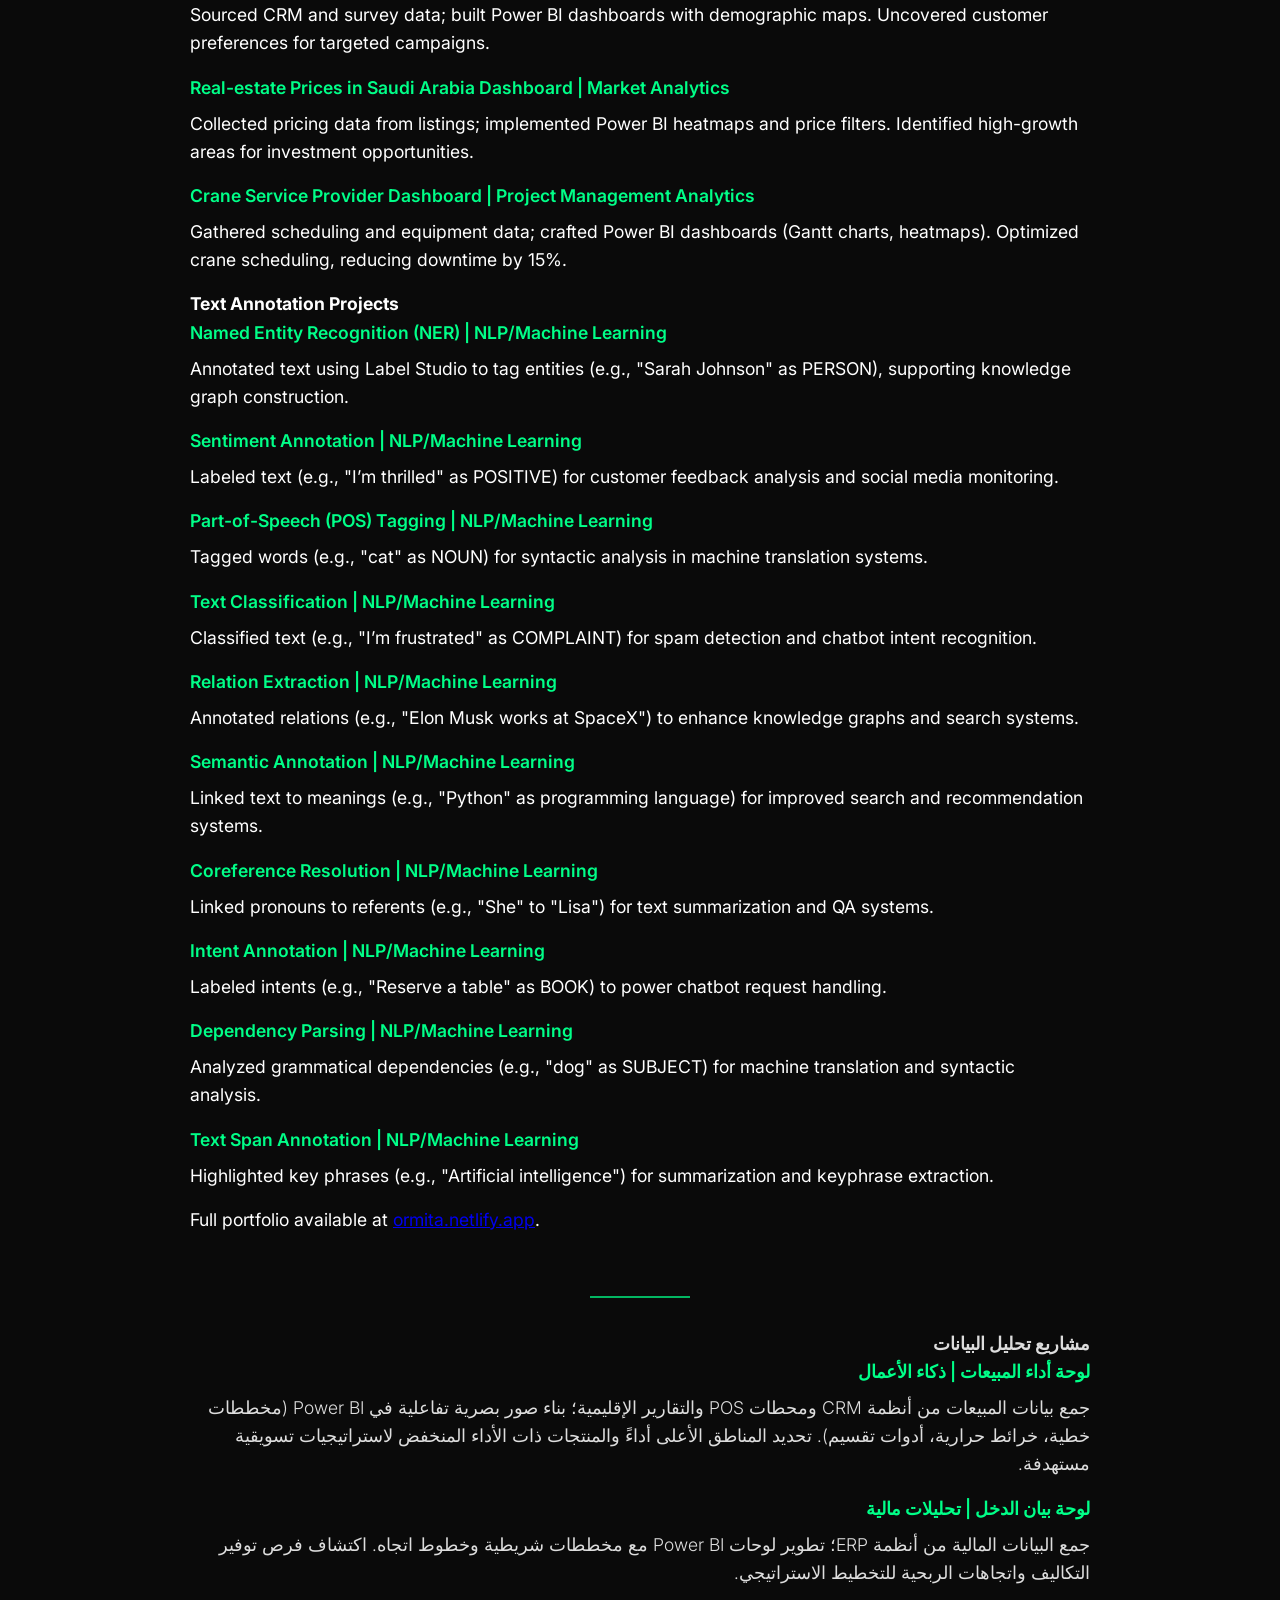
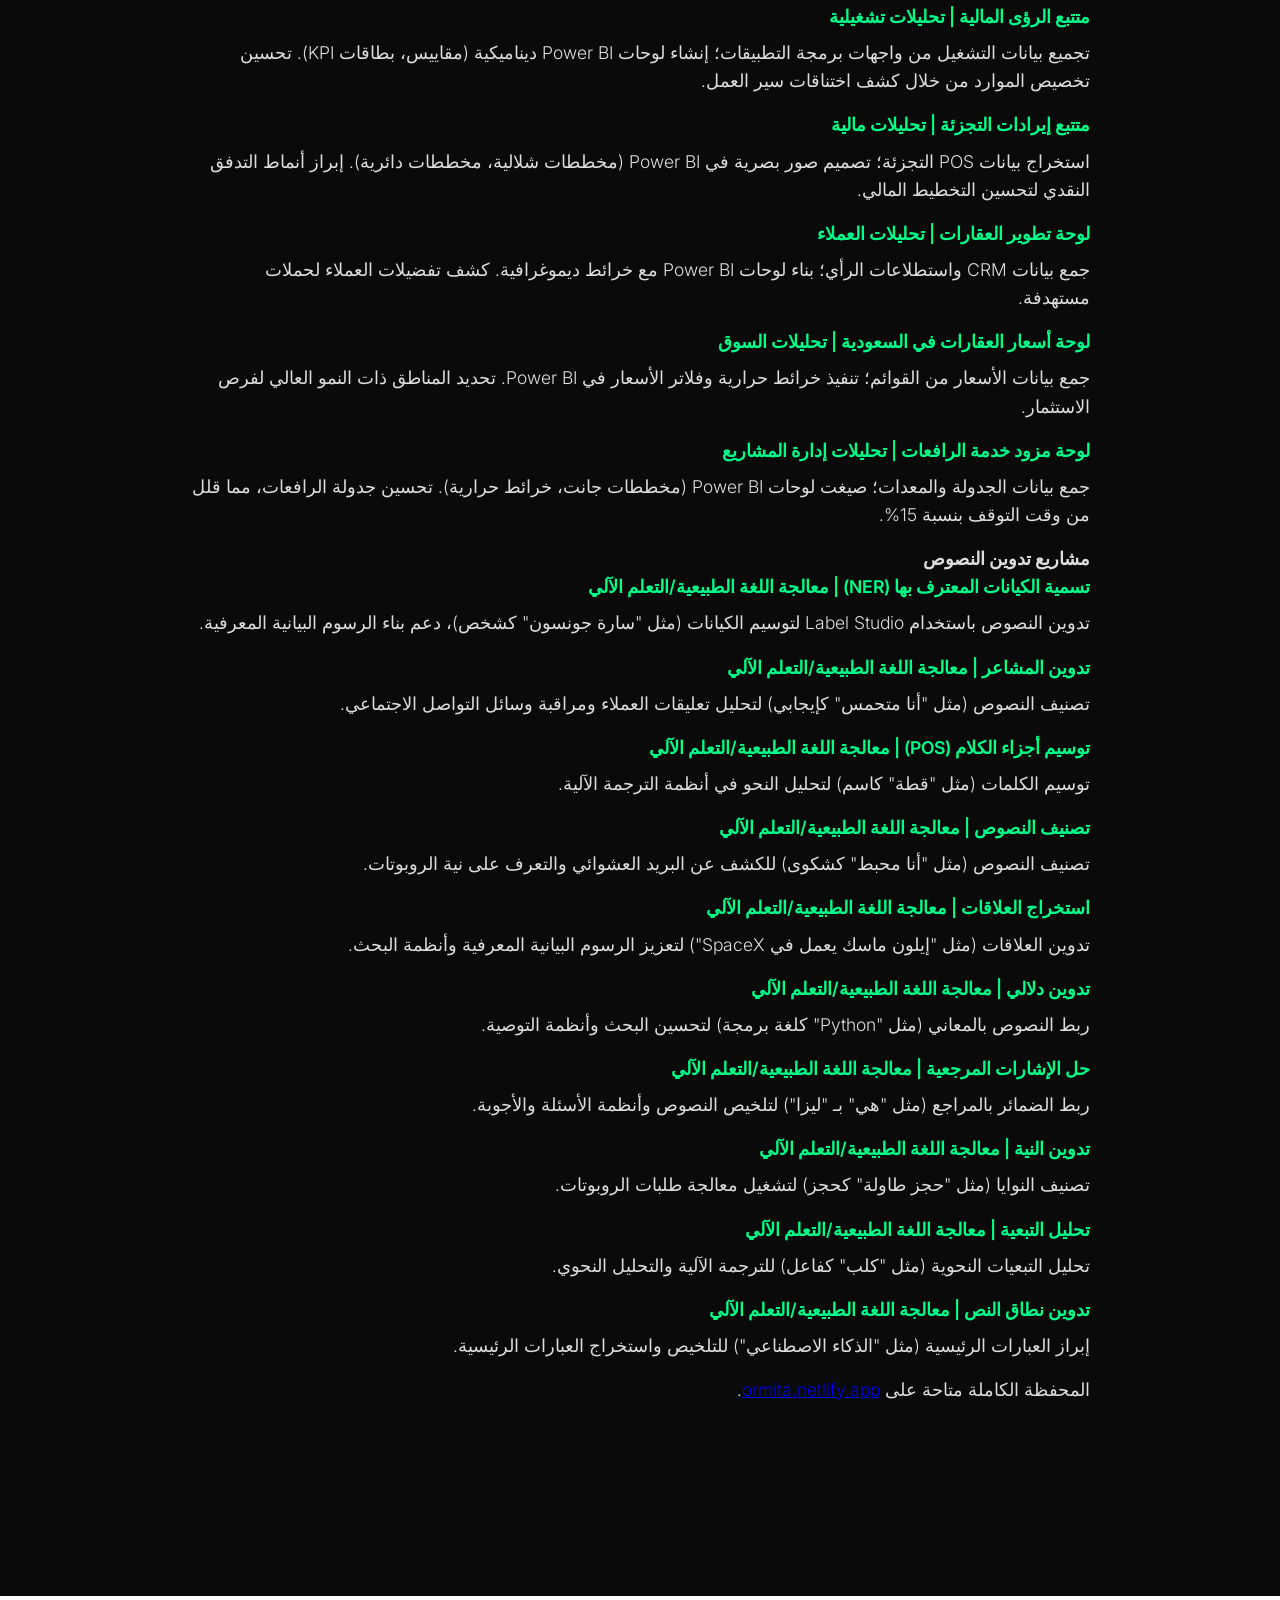
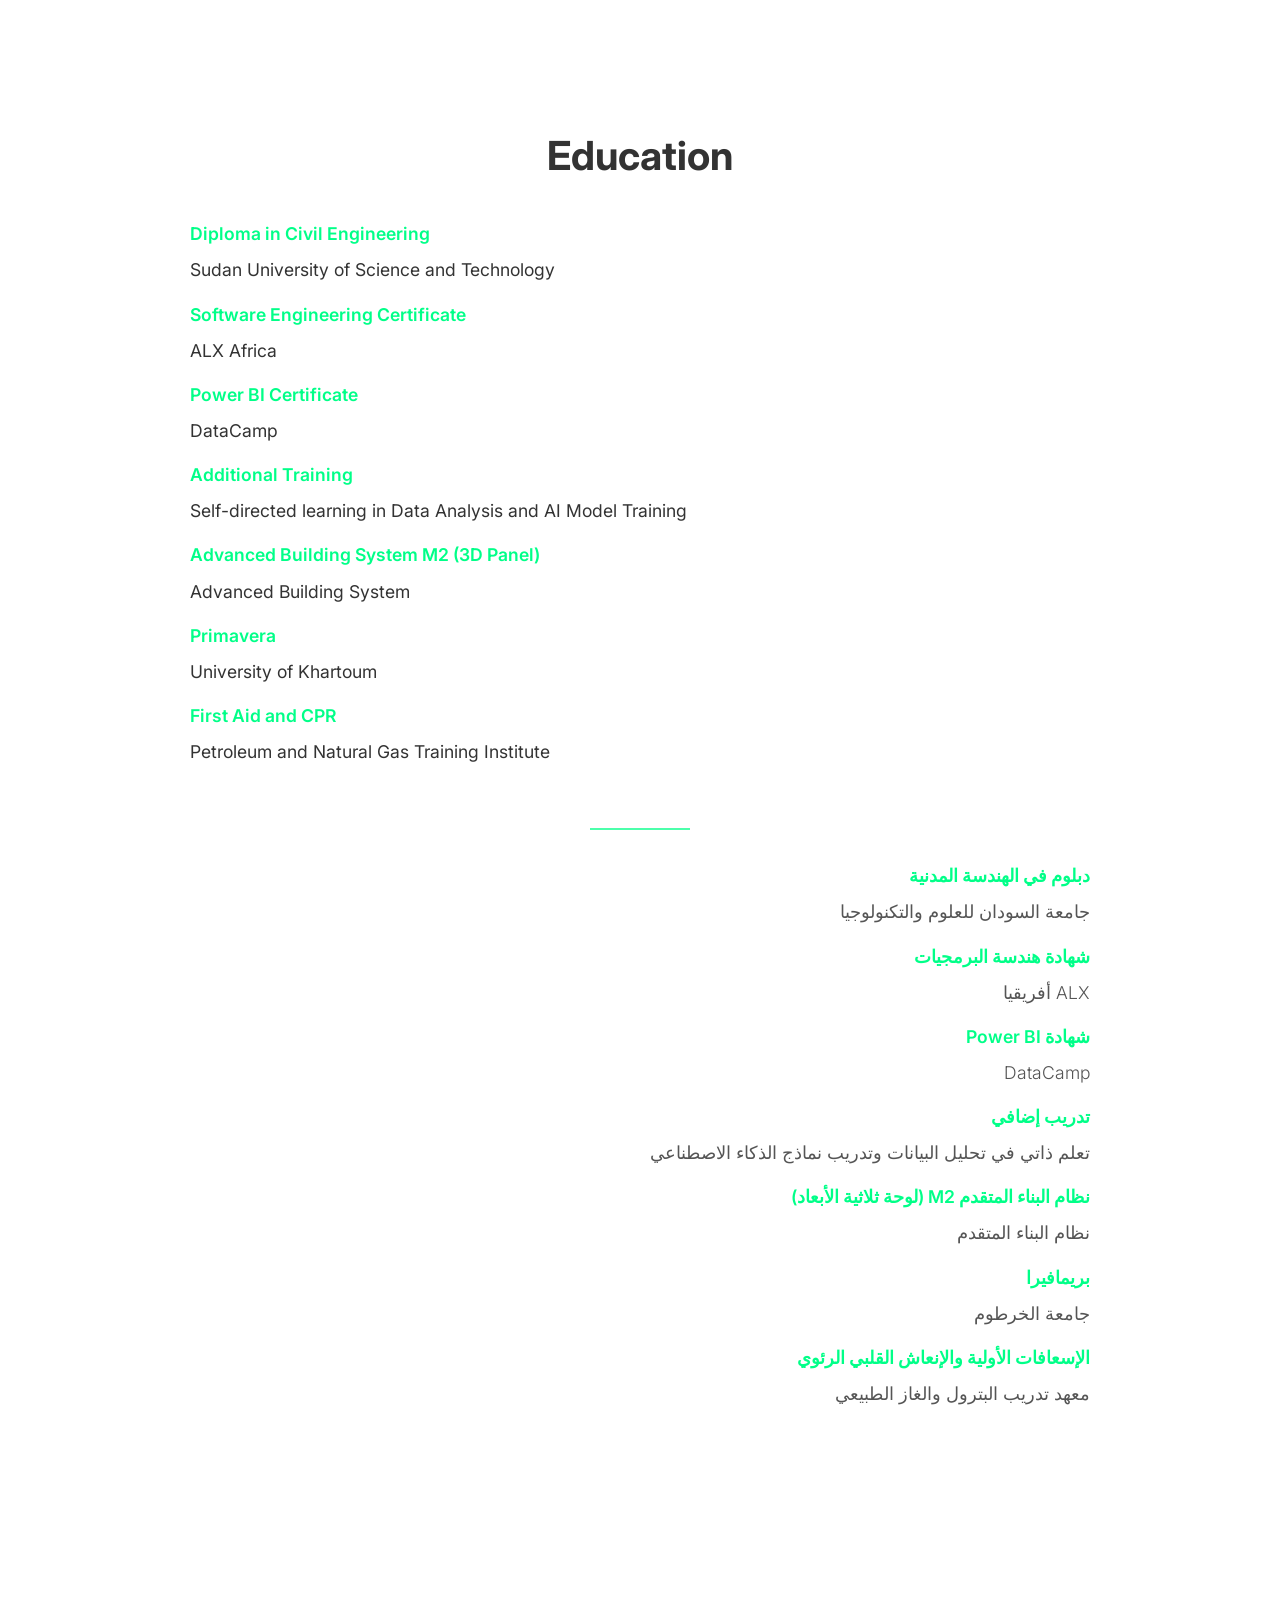
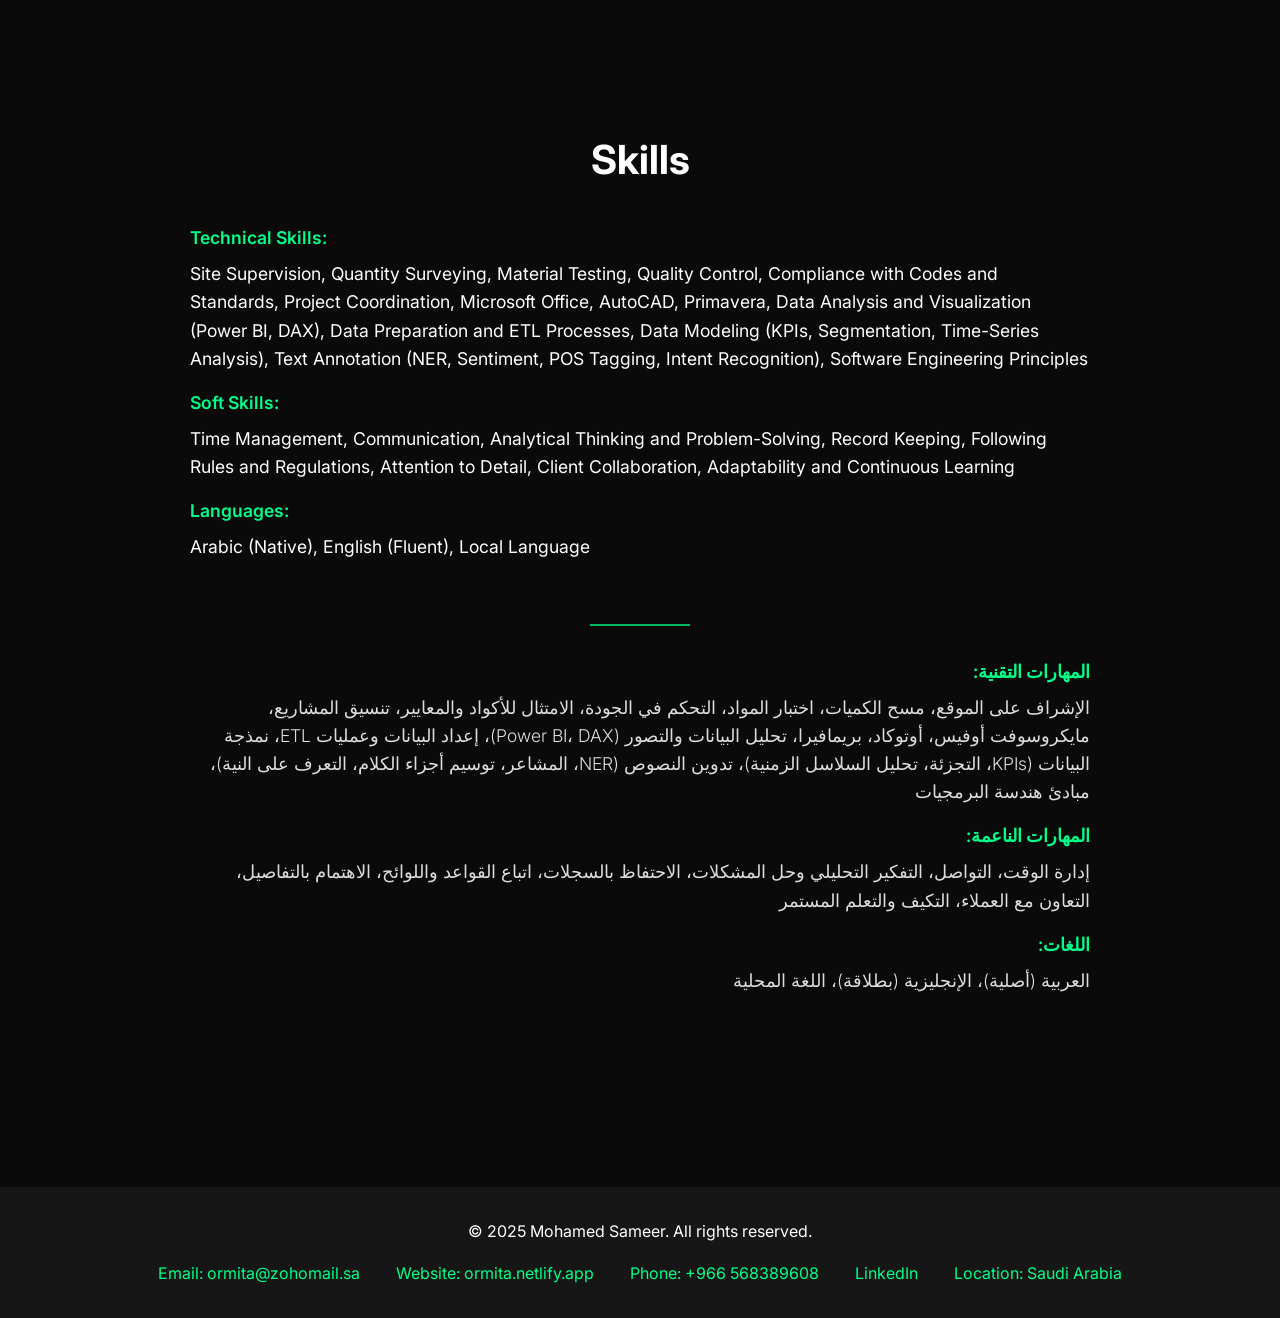
==== commit ca96fa77: "Update CV.html" ====
--- a/CV.html
+++ b/CV.html
@@ -328,7 +328,7 @@
         <div class="hero-content">
             <h1>Mohamed Sameer</h1>
             <p>Civil Inspector | Data Analyst | AI Training | 12+ Years of Experience</p>
-            <a href="Mohamed_Sameer_CV.pdf" class="download-btn" download>
+            <a href="https://github.com/Gita2023/Portfolio/blob/main/Mohamed%20Sameerfull.pdf" download>
                 Download CV
                 <svg viewBox="0 0 24 24" fill="currentColor">
                     <path d="M19 9h-4V3H9v6H5l7 7 7-7zM5 18v2h14v-2H5z"/>
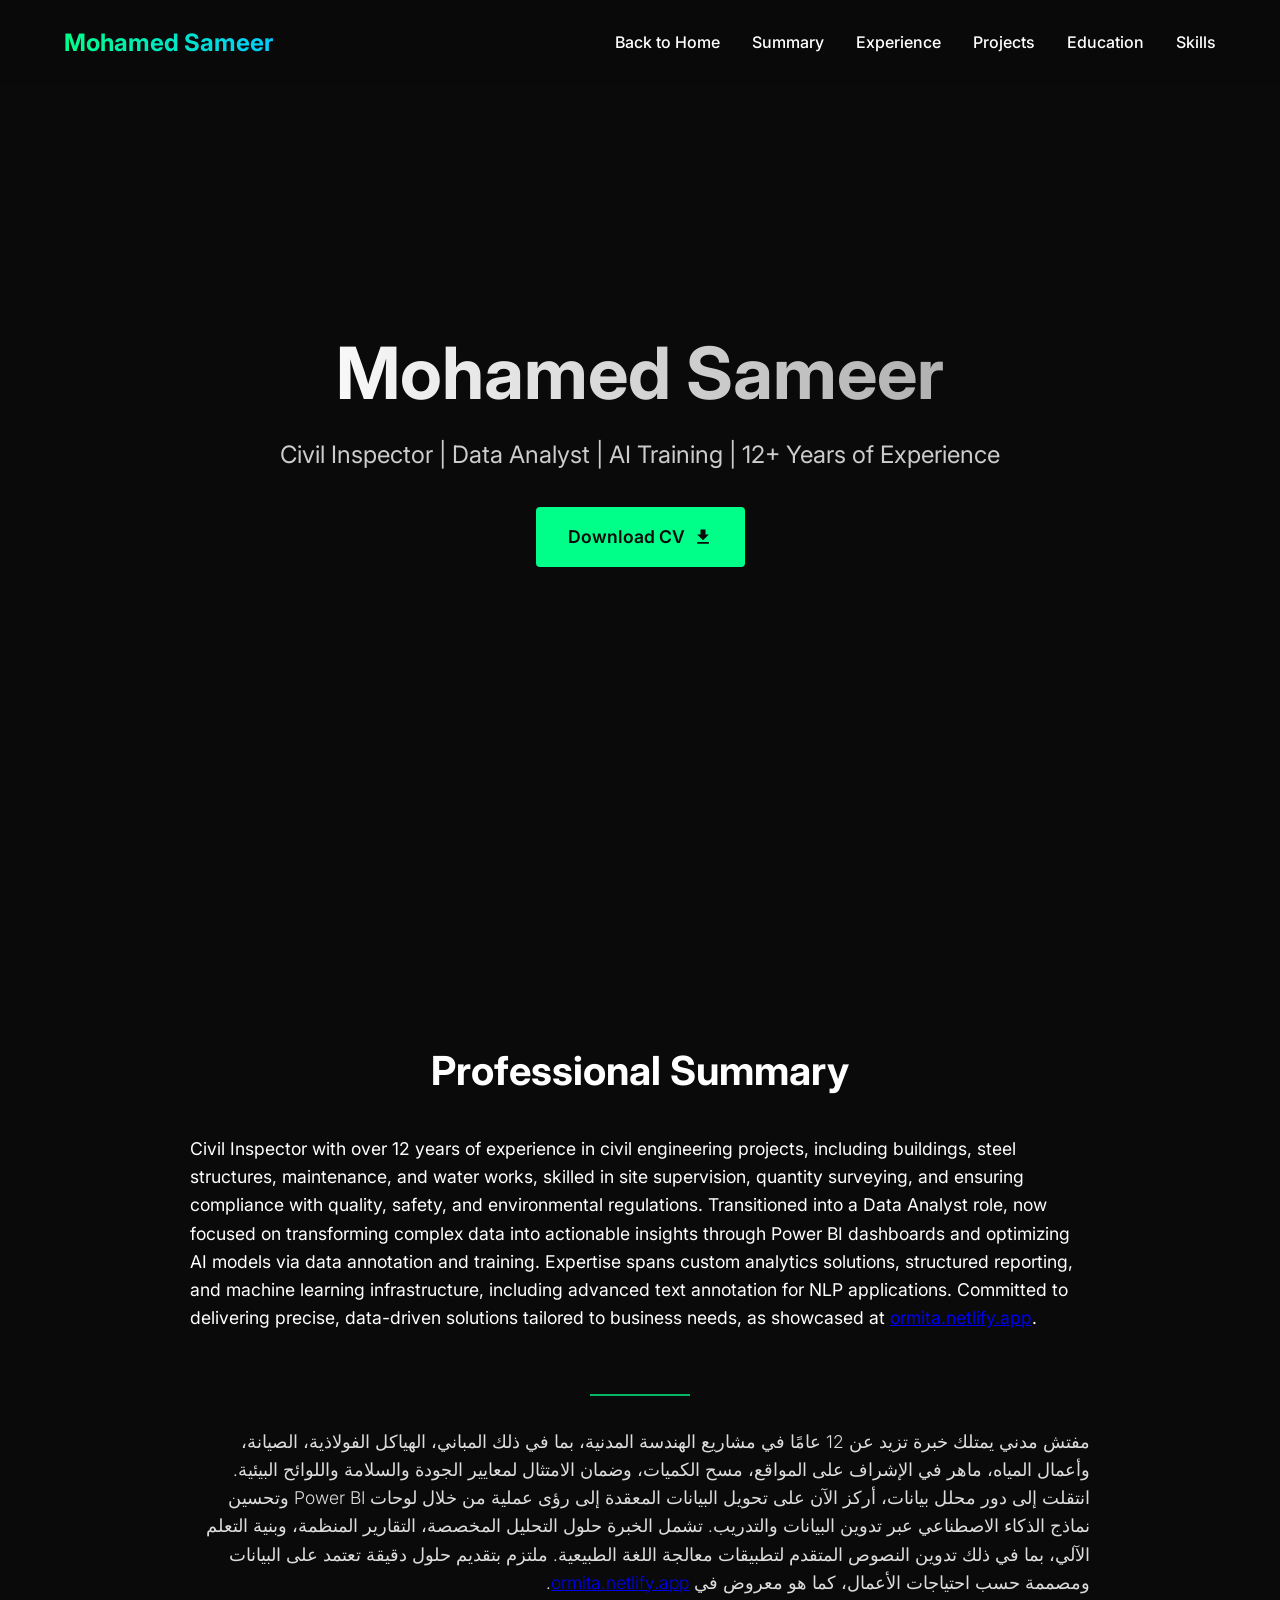
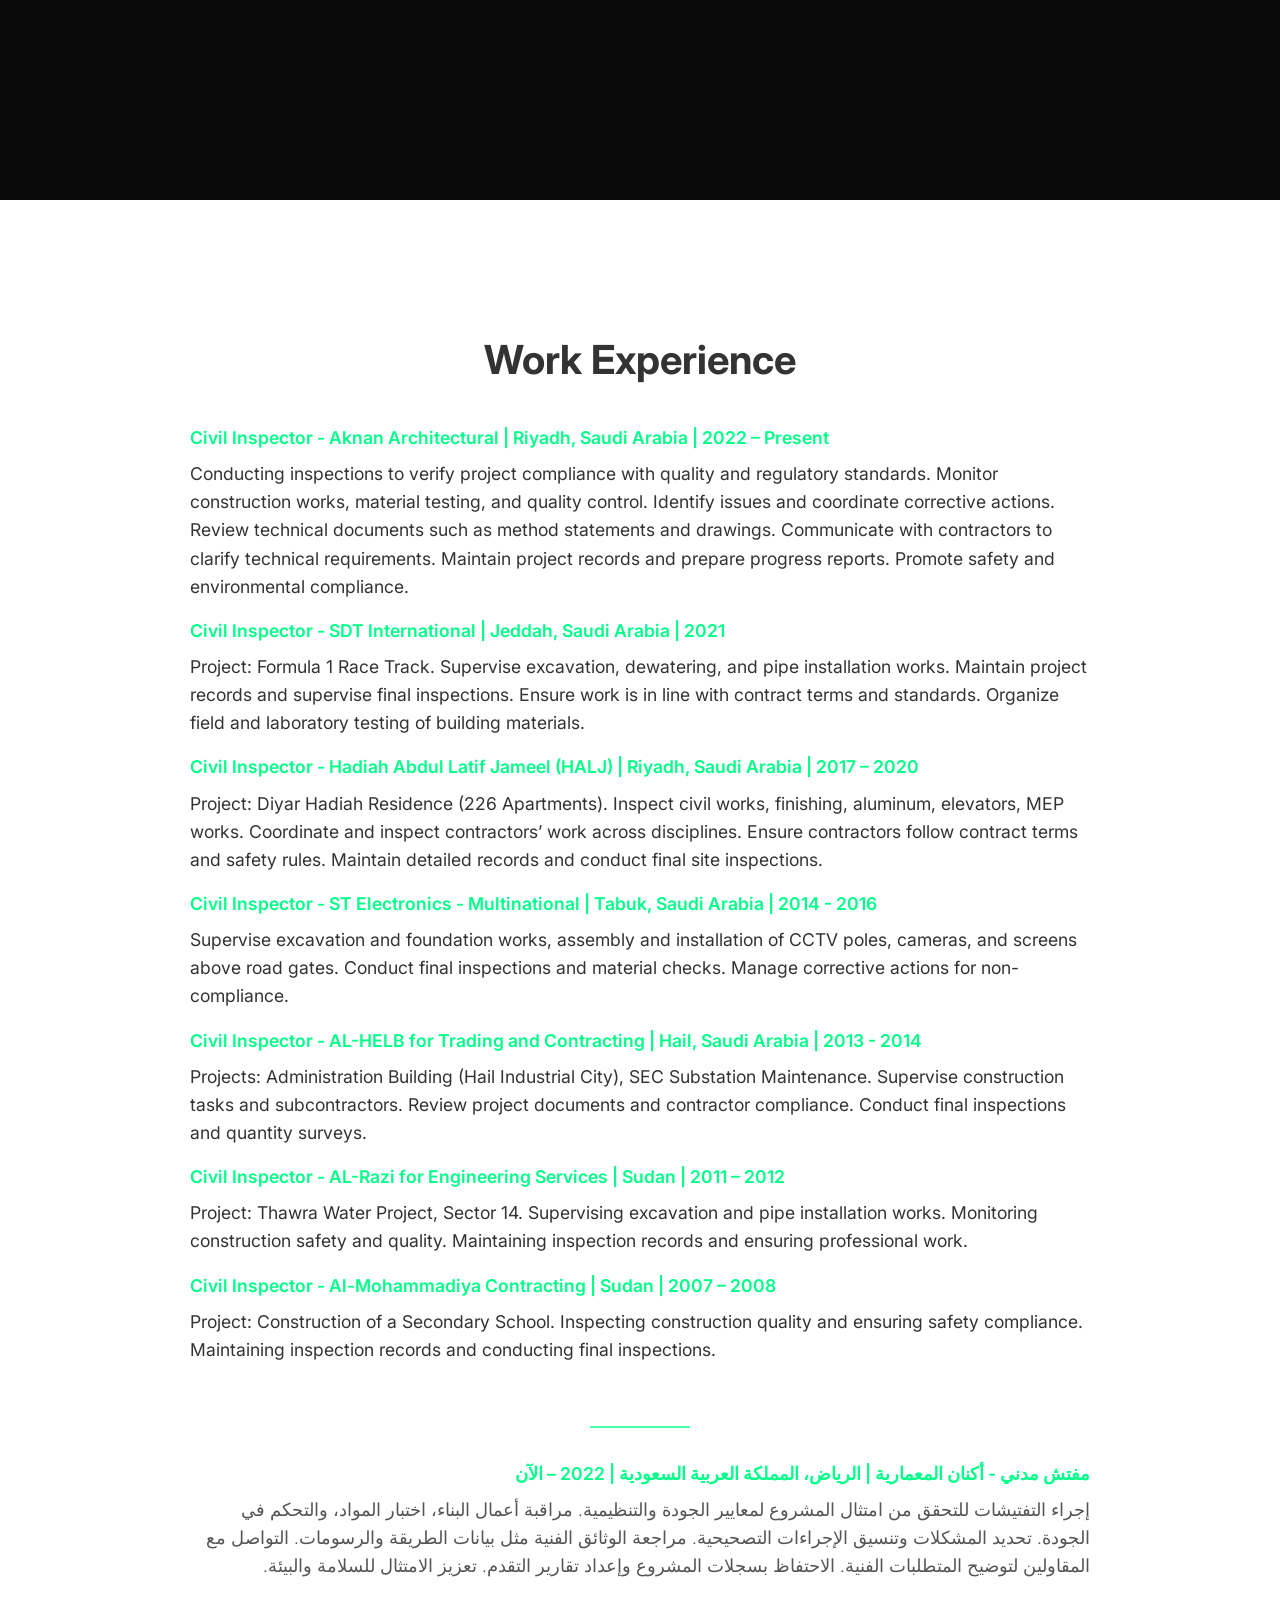
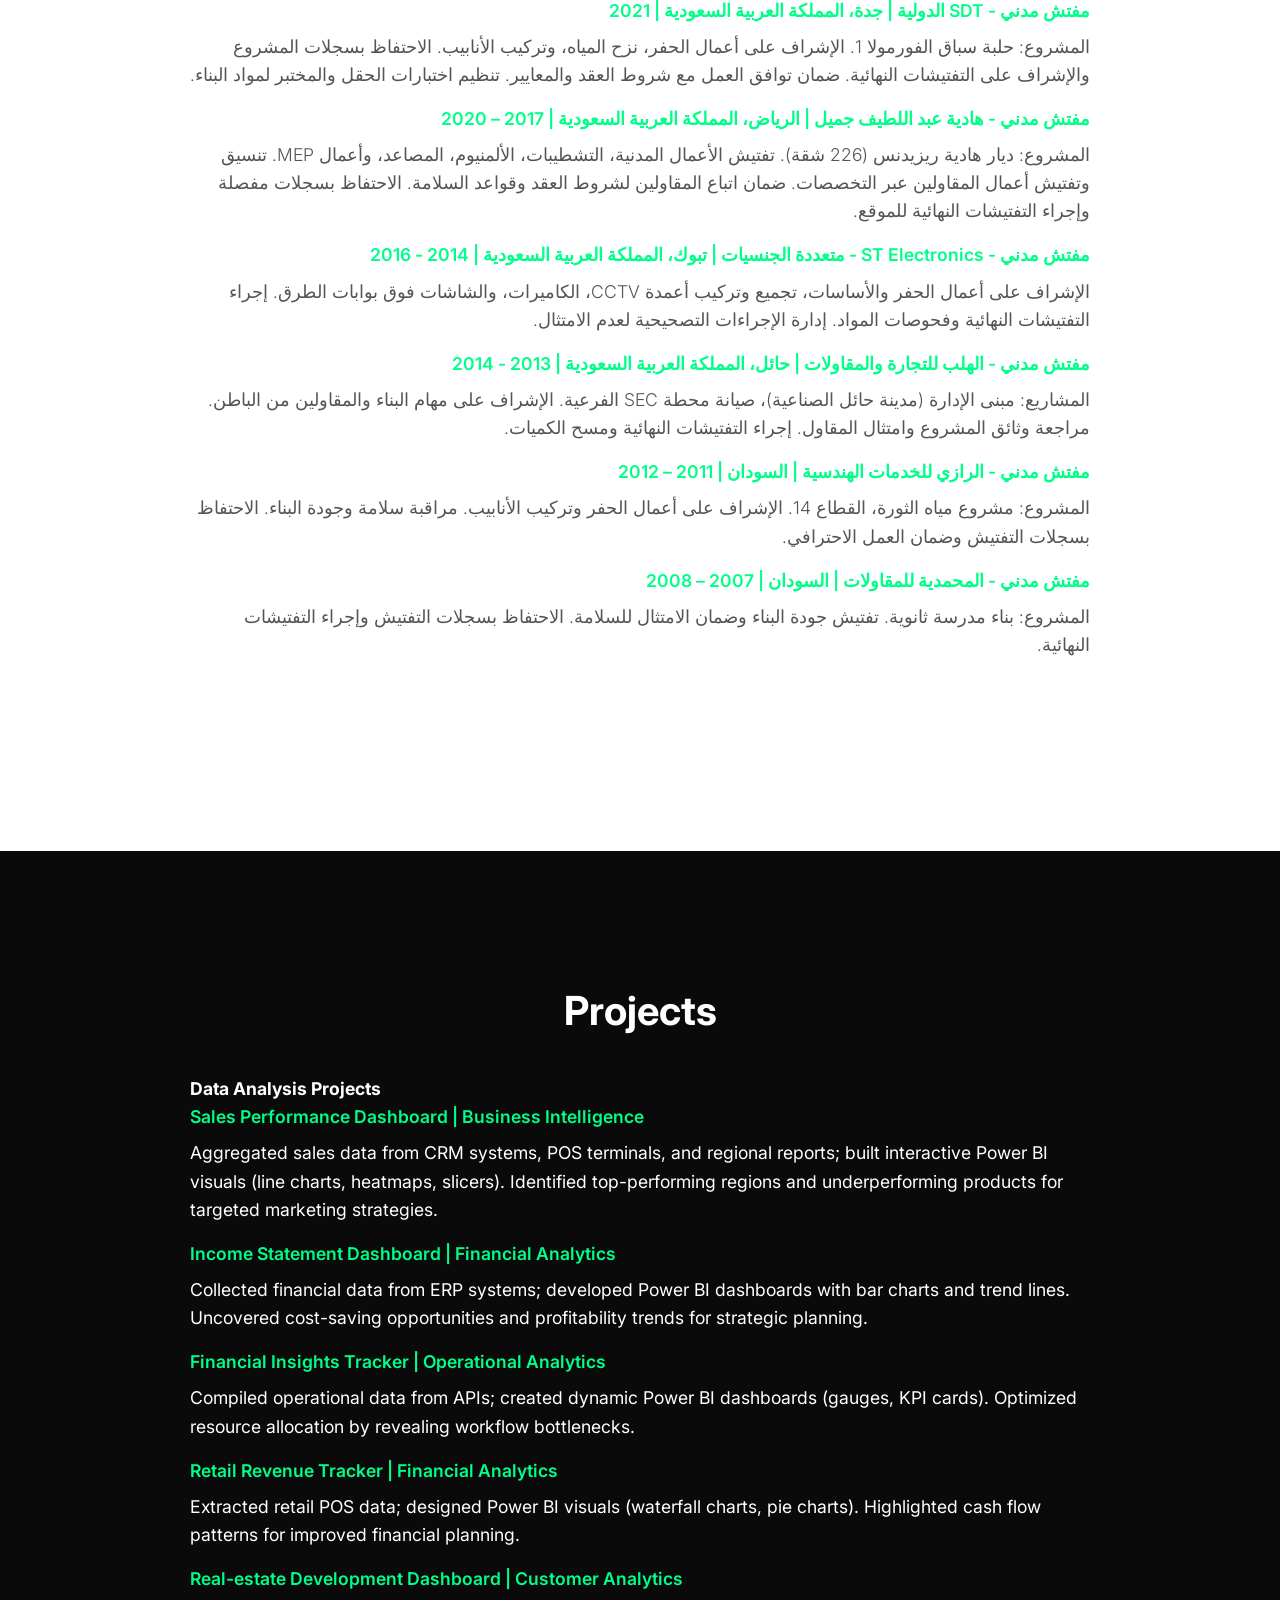
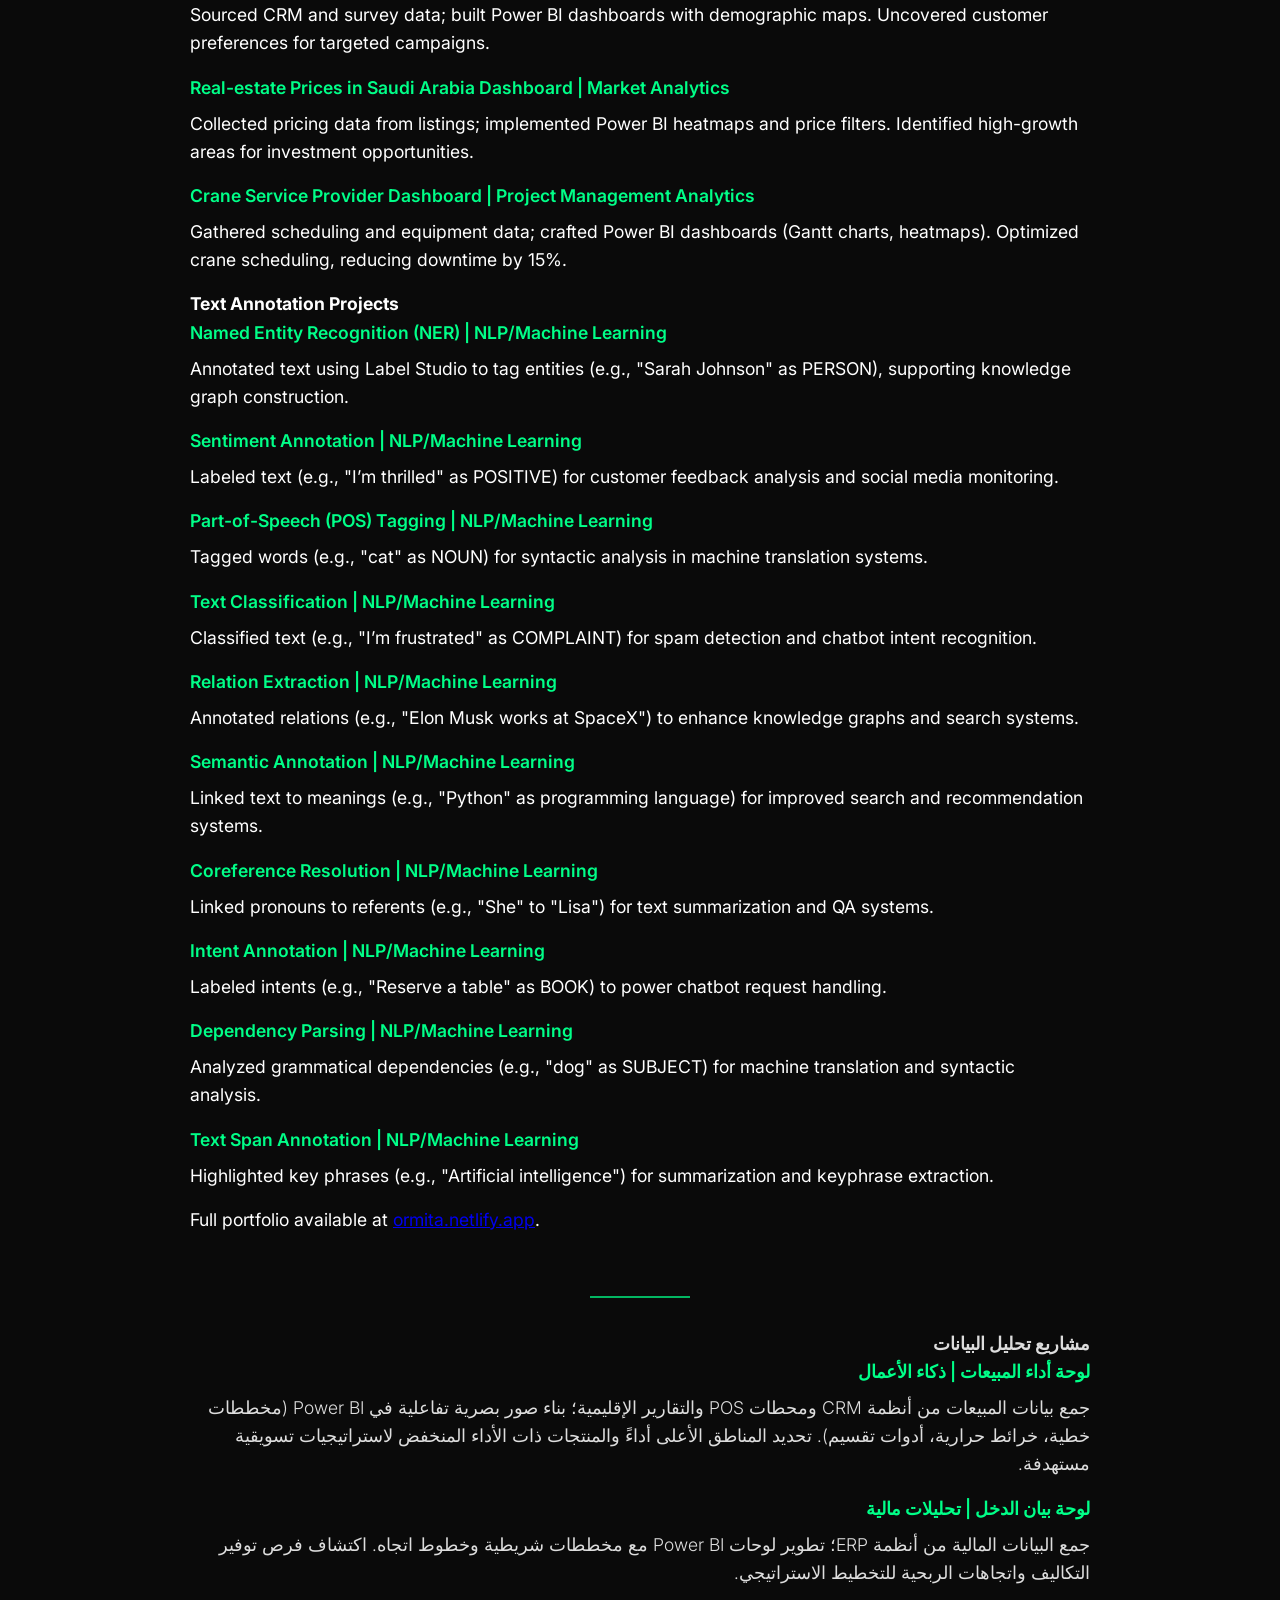
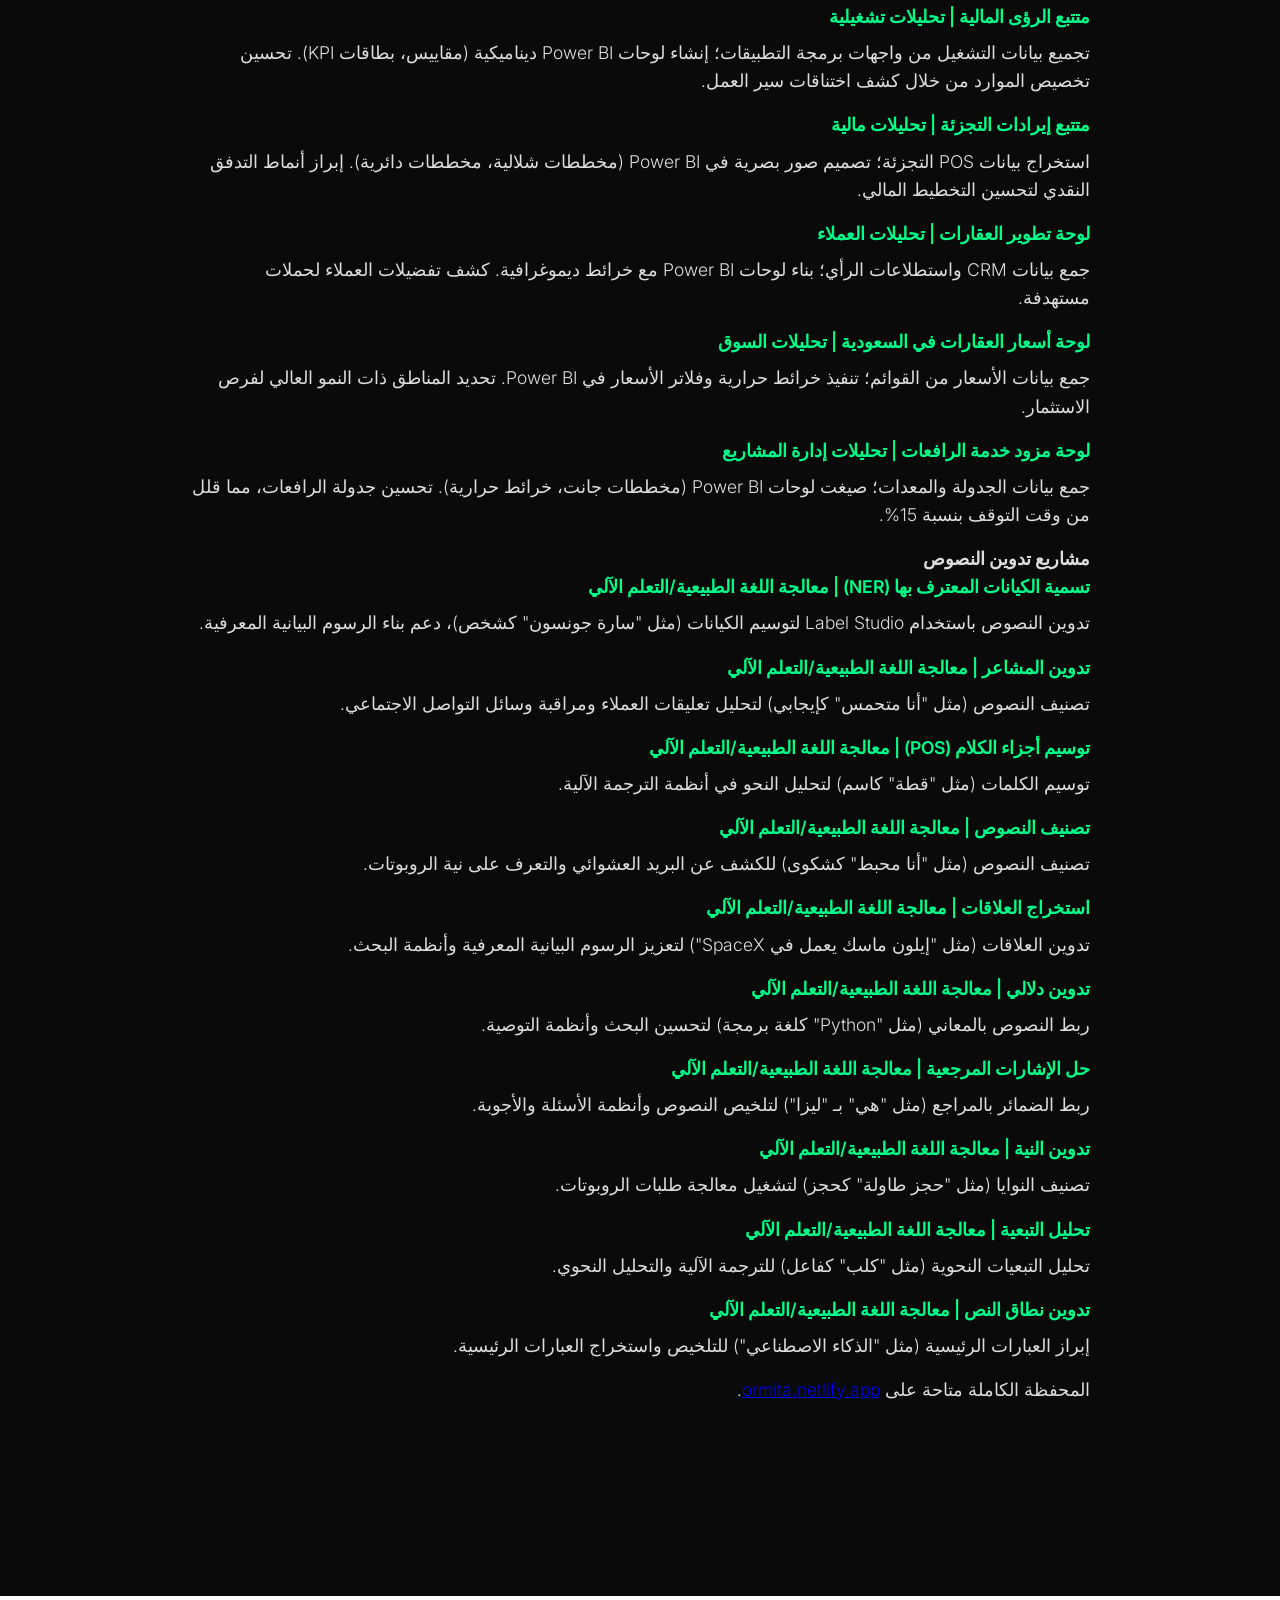
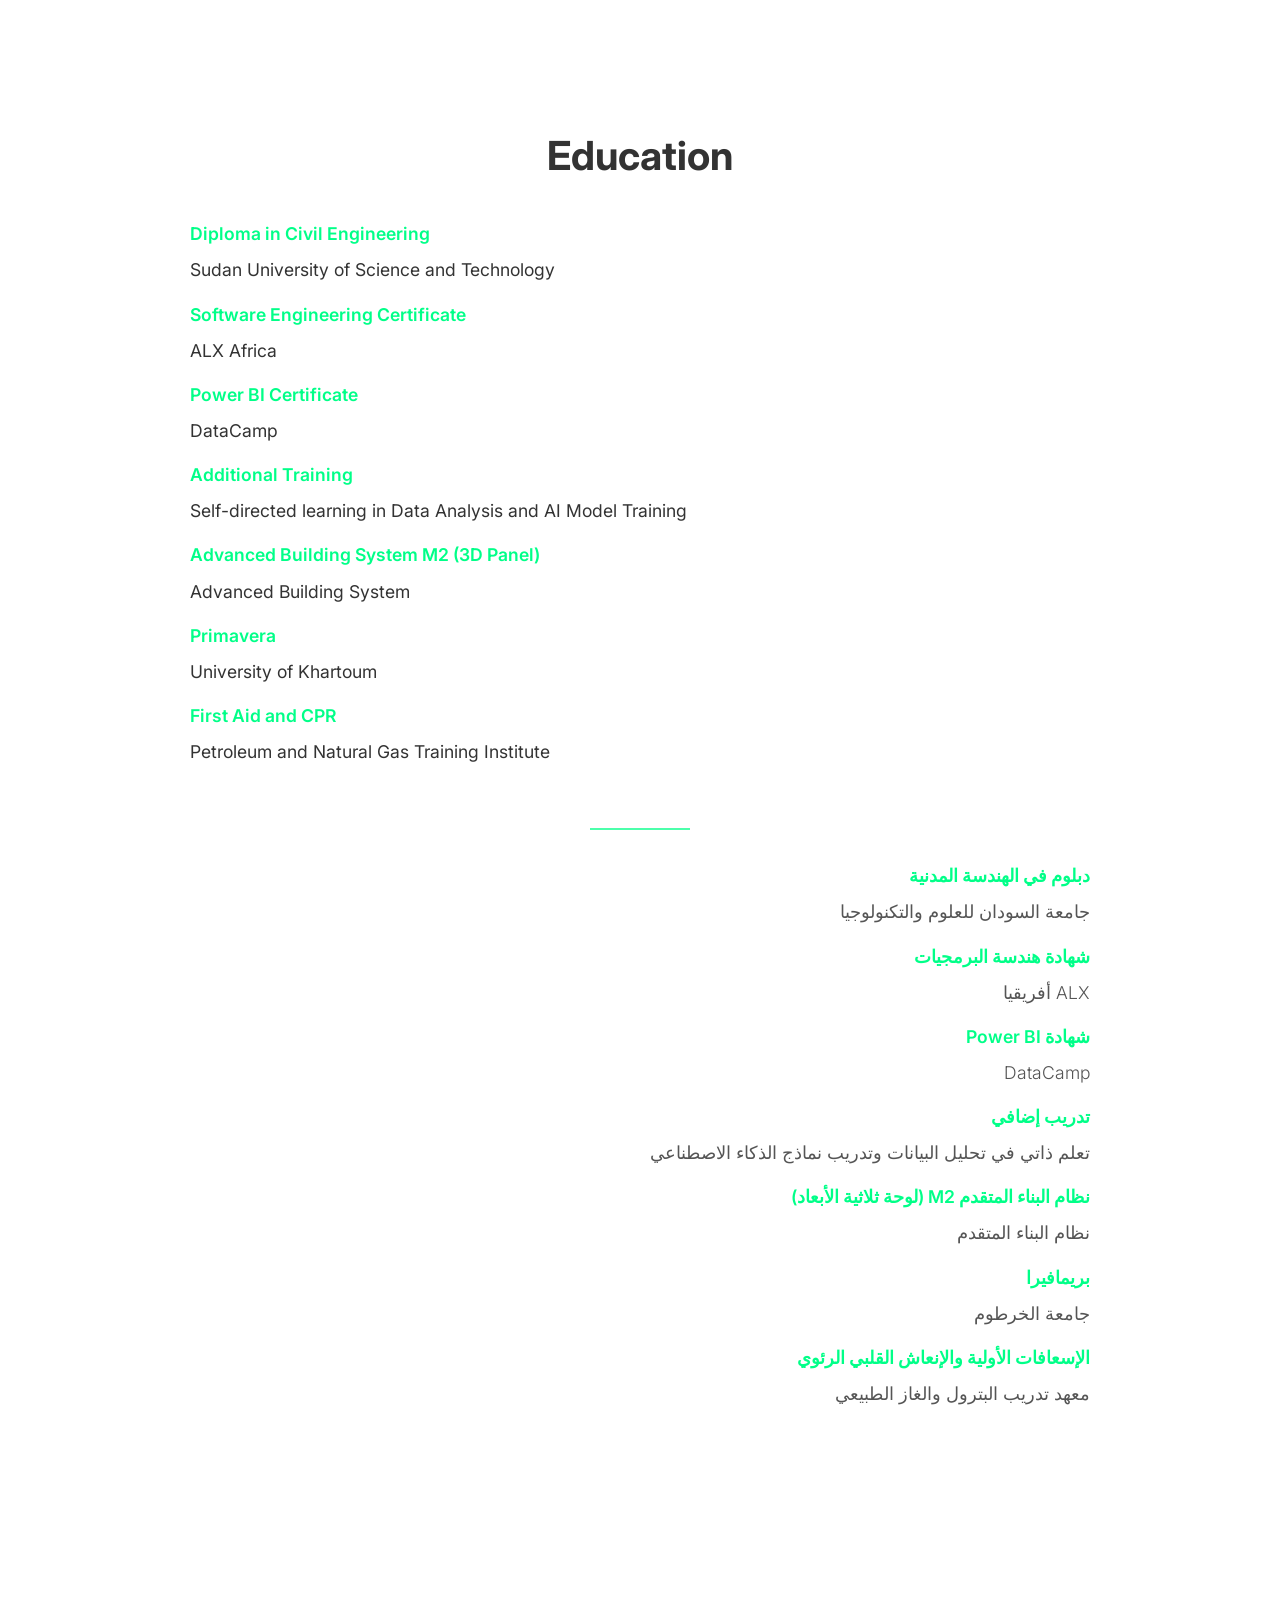
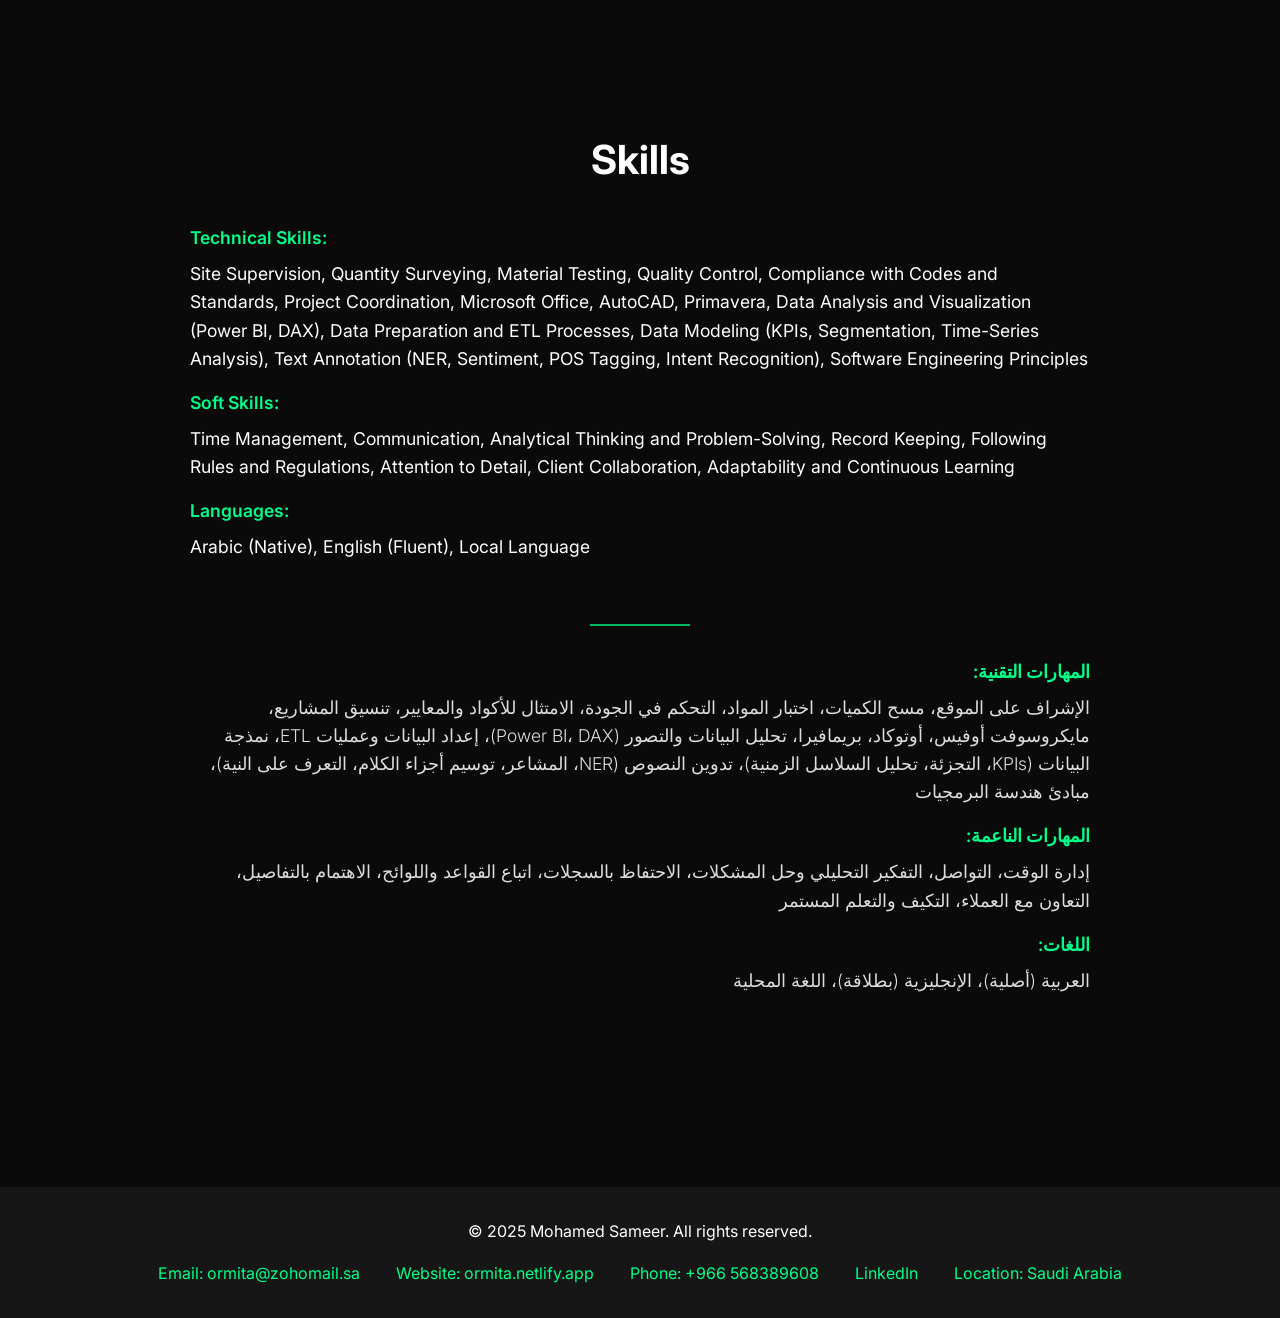
==== commit bb8f936c: "Update CV.html" ====
--- a/CV.html
+++ b/CV.html
@@ -328,7 +328,7 @@
         <div class="hero-content">
             <h1>Mohamed Sameer</h1>
             <p>Civil Inspector | Data Analyst | AI Training | 12+ Years of Experience</p>
-            <a href="https://github.com/Gita2023/Portfolio/blob/main/Mohamed%20Sameerfull.pdf" download>
+            <a href="https://raw.githubusercontent.com/Gita2023/Portfolio/main/Mohamed%20Sameerfull.pdf" class="download-btn" download>
                 Download CV
                 <svg viewBox="0 0 24 24" fill="currentColor">
                     <path d="M19 9h-4V3H9v6H5l7 7 7-7zM5 18v2h14v-2H5z"/>
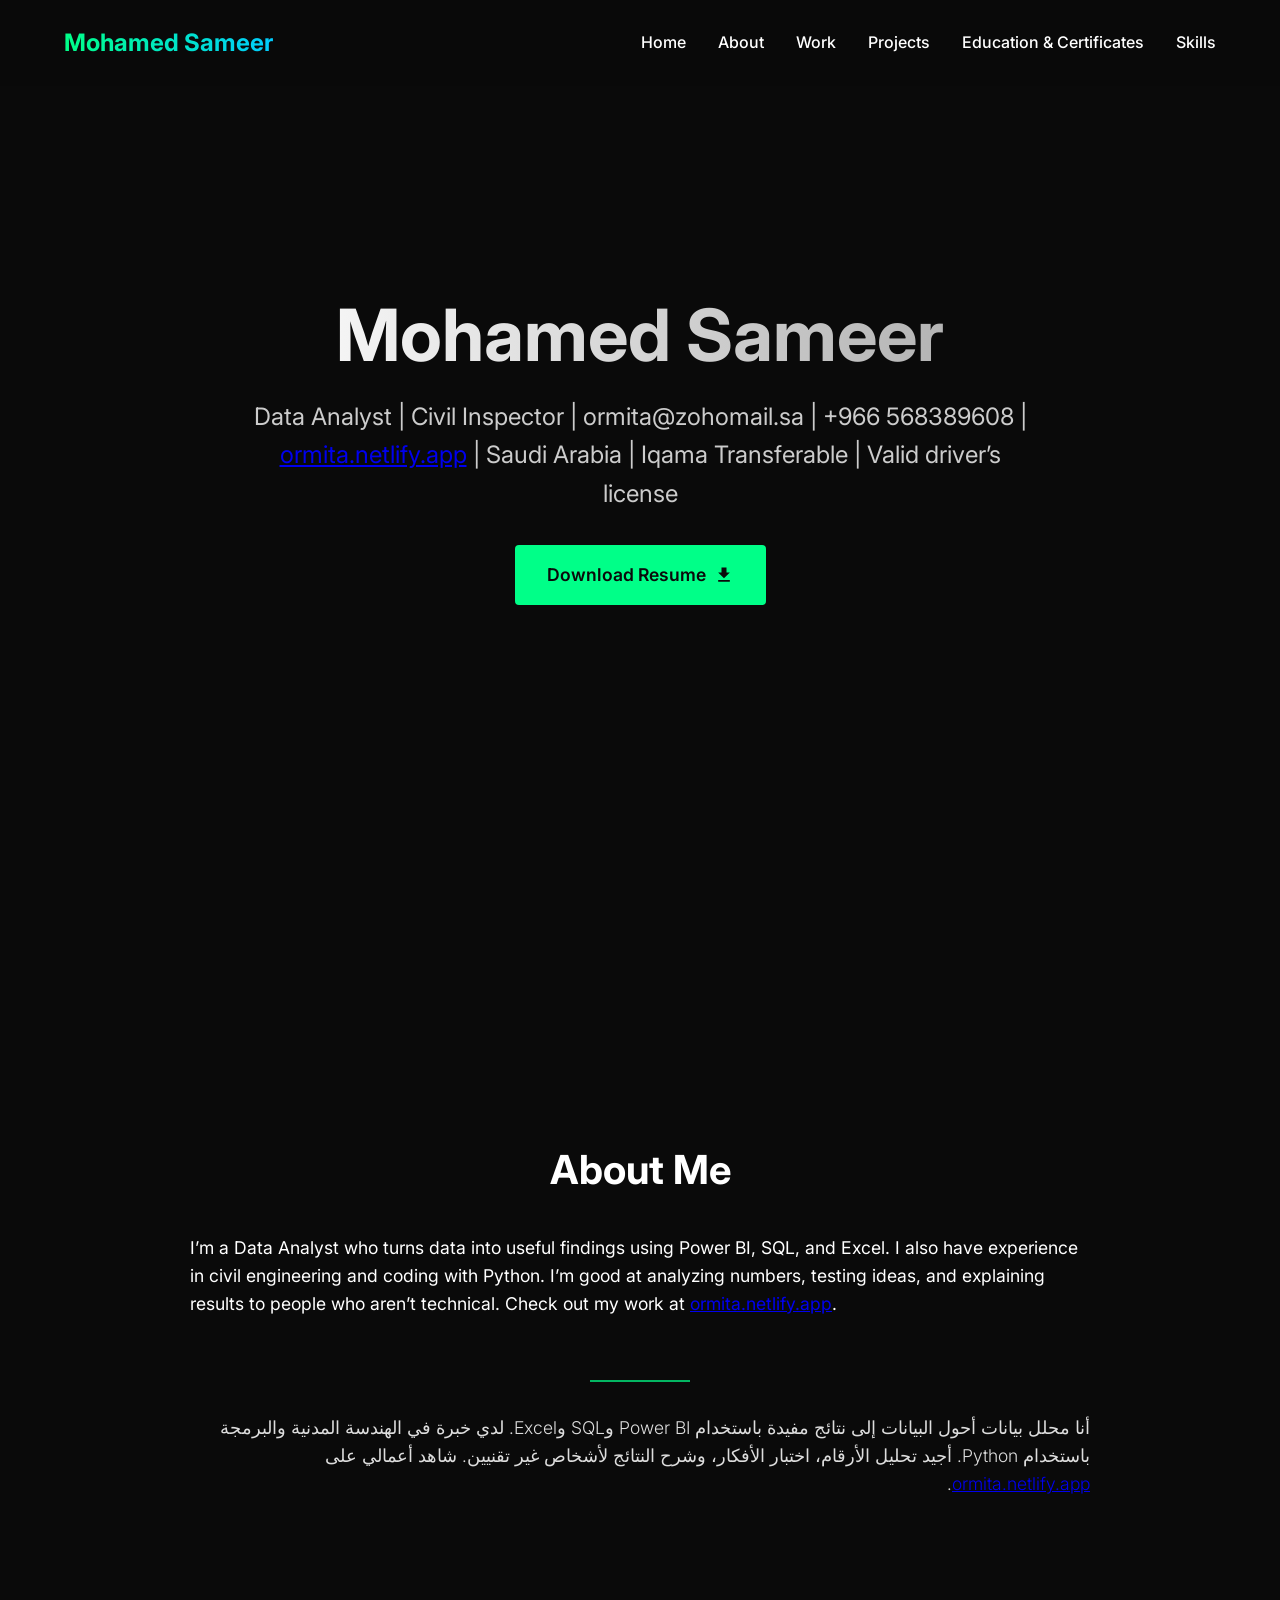
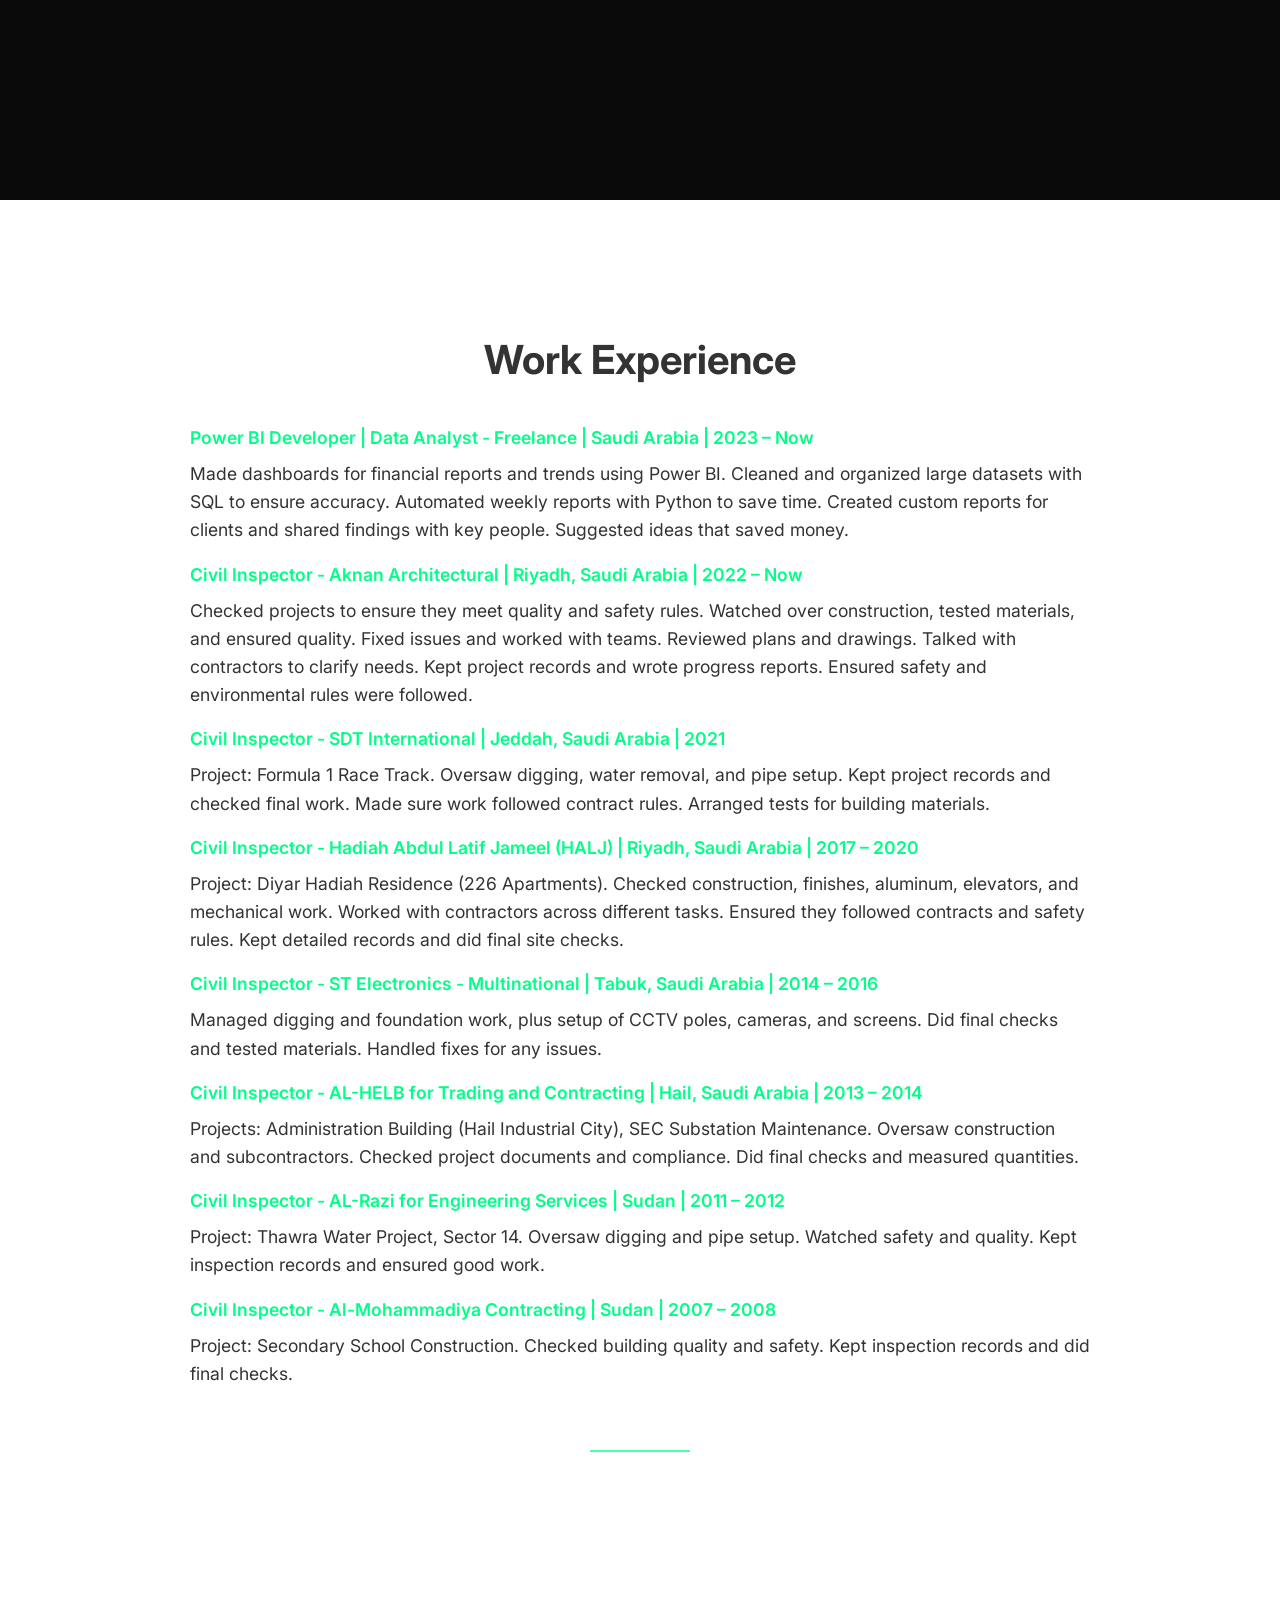
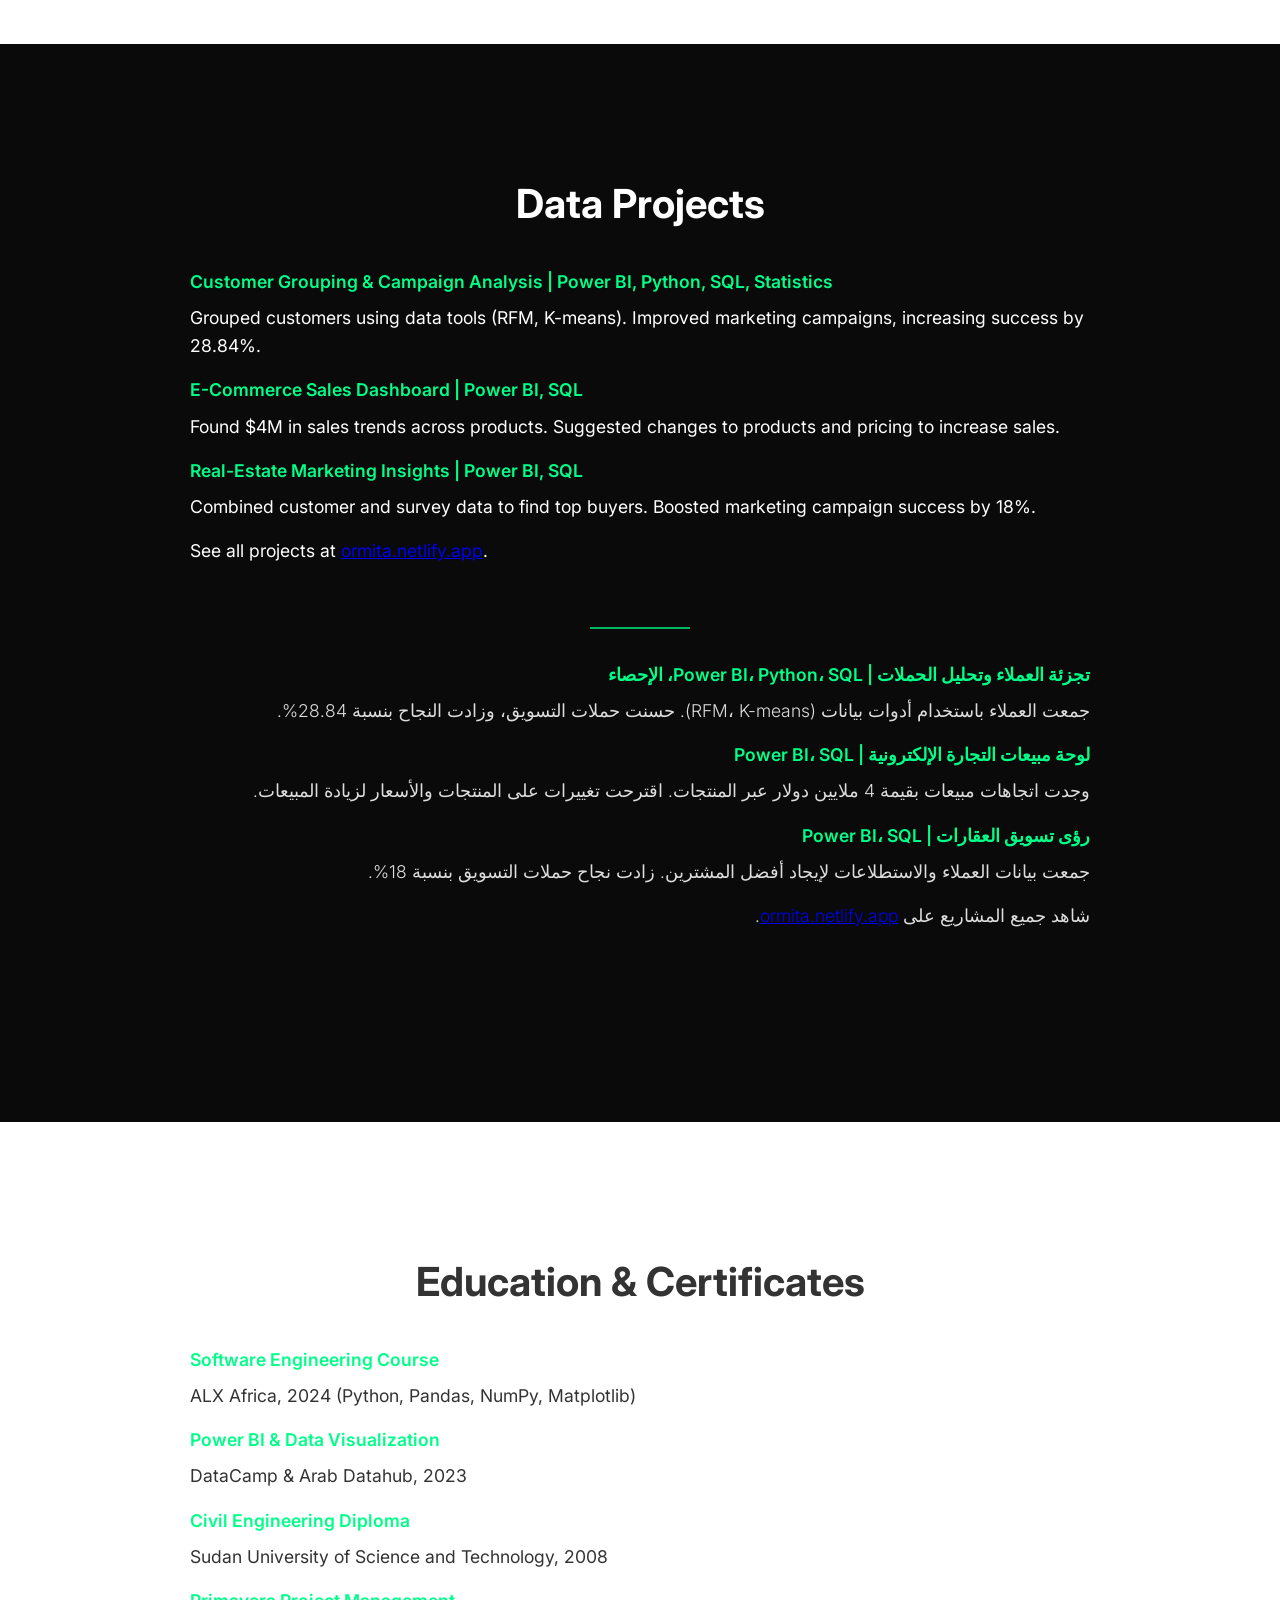
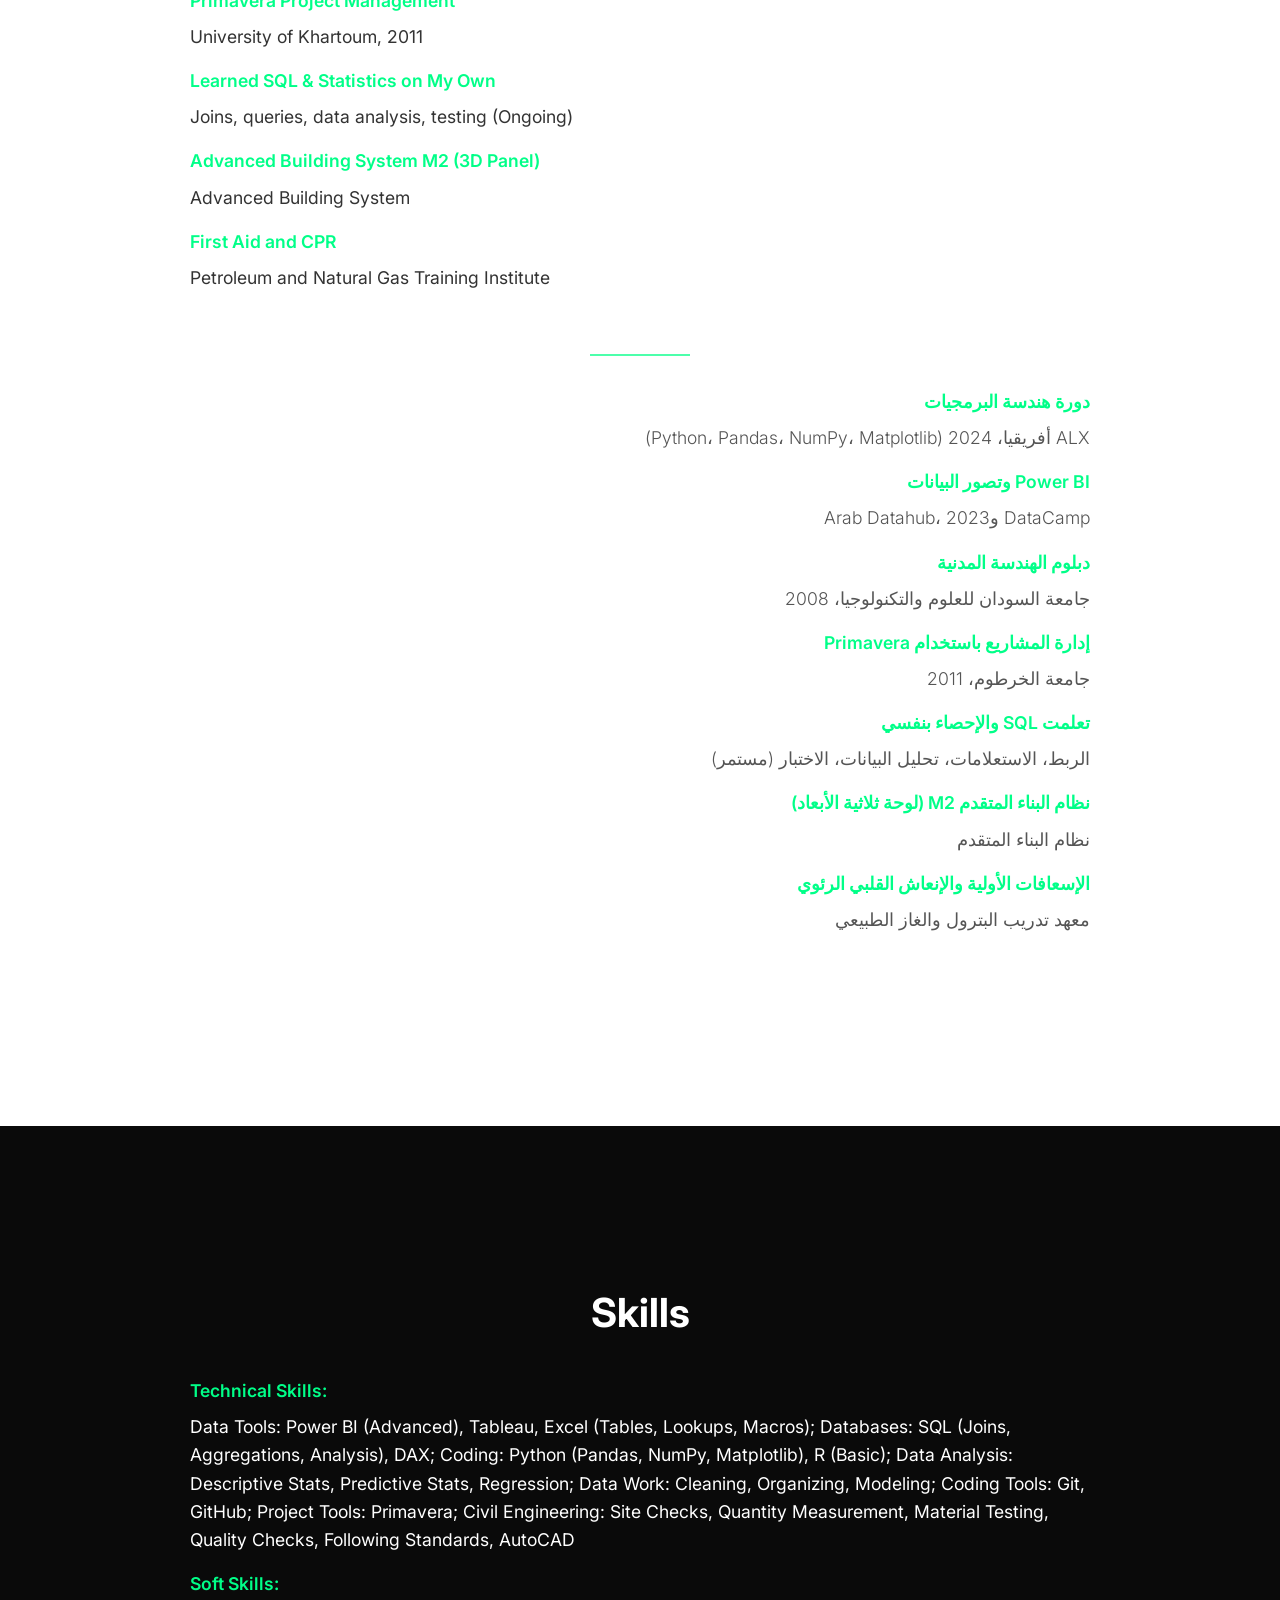
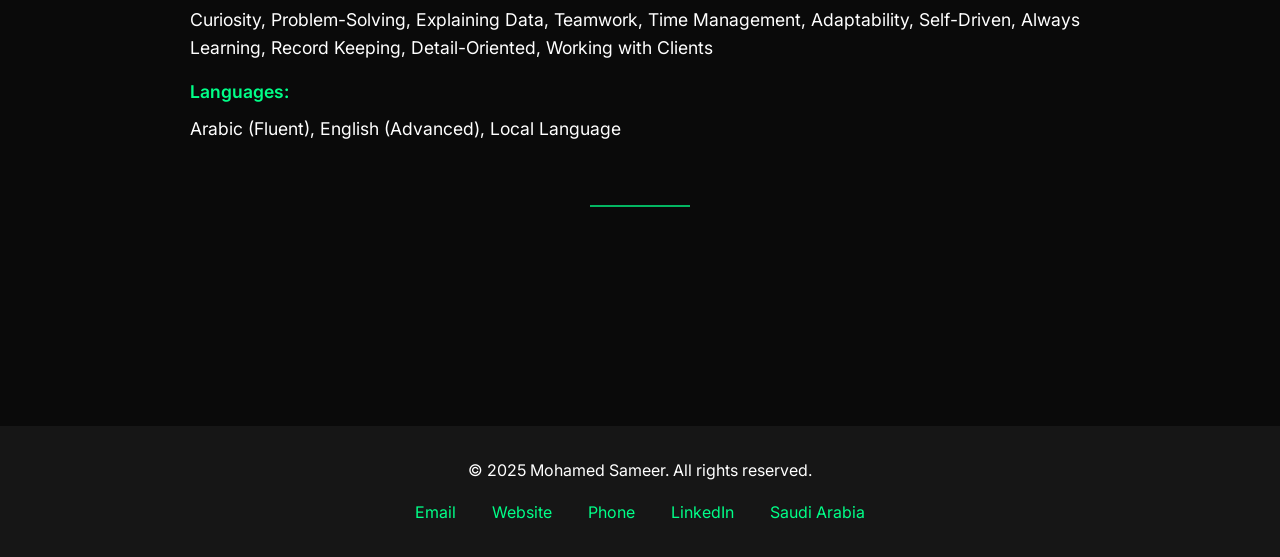
==== commit b5b66217: "Update CV.html" ====
--- a/CV.html
+++ b/CV.html
@@ -3,7 +3,7 @@
 <head>
     <meta charset="UTF-8">
     <meta name="viewport" content="width=device-width, initial-scale=1.0">
-    <title>Mohamed Sameer - Civil Inspector & Data Analyst</title>
+    <title>Mohamed Sameer - Data Analyst & Civil Inspector</title>
     <link href="https://fonts.googleapis.com/css2?family=Inter:wght@300;400;500;600;700&display=swap" rel="stylesheet">
     <style>
         :root {
@@ -87,7 +87,6 @@
             display: flex;
         }
 
-        /* Ensure mobile-nav-links stays hidden on desktop */
         @media (min-width: 769px) {
             .mobile-nav-links {
                 display: none !important;
@@ -306,19 +305,19 @@
     <nav class="nav">
         <div class="nav-logo">Mohamed Sameer</div>
         <div class="nav-links">
-            <a href="index.html" class="nav-link">Back to Home</a>
-            <a href="#summary" class="nav-link">Summary</a>
-            <a href="#experience" class="nav-link">Experience</a>
+            <a href="index.html" class="nav-link">Home</a>
+            <a href="#summary" class="nav-link">About</a>
+            <a href="#experience" class="nav-link">Work</a>
             <a href="#projects" class="nav-link">Projects</a>
-            <a href="#education" class="nav-link">Education</a>
+            <a href="#education" class="nav-link">Education & Certificates</a>
             <a href="#skills" class="nav-link">Skills</a>
         </div>
         <div class="mobile-menu" onclick="toggleMenu()">☰</div>
         <div class="mobile-nav-links">
-            <a href="#summary" class="nav-link">Summary</a>
-            <a href="#experience" class="nav-link">Experience</a>
+            <a href="#summary" class="nav-link">About</a>
+            <a href="#experience" class="nav-link">Work</a>
             <a href="#projects" class="nav-link">Projects</a>
-            <a href="#education" class="nav-link">Education</a>
+            <a href="#education" class="nav-link">Education & Certificates</a>
             <a href="#skills" class="nav-link">Skills</a>
         </div>
     </nav>
@@ -327,9 +326,9 @@
     <section class="hero">
         <div class="hero-content">
             <h1>Mohamed Sameer</h1>
-            <p>Civil Inspector | Data Analyst | AI Training | 12+ Years of Experience</p>
+            <p>Data Analyst | Civil Inspector | ormita@zohomail.sa | +966 568389608 | <a href="https://ormita.netlify.app" target="_blank">ormita.netlify.app</a> | Saudi Arabia | Iqama Transferable | Valid driver’s license</p>
             <a href="https://raw.githubusercontent.com/Gita2023/Portfolio/main/Mohamed%20Sameerfull.pdf" class="download-btn" download>
-                Download CV
+                Download Resume
                 <svg viewBox="0 0 24 24" fill="currentColor">
                     <path d="M19 9h-4V3H9v6H5l7 7 7-7zM5 18v2h14v-2H5z"/>
                 </svg>
@@ -341,13 +340,13 @@
     <section class="project-section" id="summary">
         <div class="project-container">
             <div class="project-description">
-                <h1>Professional Summary</h1>
+                <h1>About Me</h1>
                 <div class="english-text">
-                    Civil Inspector with over 12 years of experience in civil engineering projects, including buildings, steel structures, maintenance, and water works, skilled in site supervision, quantity surveying, and ensuring compliance with quality, safety, and environmental regulations. Transitioned into a Data Analyst role, now focused on transforming complex data into actionable insights through Power BI dashboards and optimizing AI models via data annotation and training. Expertise spans custom analytics solutions, structured reporting, and machine learning infrastructure, including advanced text annotation for NLP applications. Committed to delivering precise, data-driven solutions tailored to business needs, as showcased at <a href="https://ormita.netlify.app" target="_blank">ormita.netlify.app</a>.
+                    I’m a Data Analyst who turns data into useful findings using Power BI, SQL, and Excel. I also have experience in civil engineering and coding with Python. I’m good at analyzing numbers, testing ideas, and explaining results to people who aren’t technical. Check out my work at <a href="https://ormita.netlify.app" target="_blank">ormita.netlify.app</a>.
                 </div>
                 <div class="text-divider"></div>
                 <div class="arabic-text">
-                    مفتش مدني يمتلك خبرة تزيد عن 12 عامًا في مشاريع الهندسة المدنية، بما في ذلك المباني، الهياكل الفولاذية، الصيانة، وأعمال المياه، ماهر في الإشراف على المواقع، مسح الكميات، وضمان الامتثال لمعايير الجودة والسلامة واللوائح البيئية. انتقلت إلى دور محلل بيانات، أركز الآن على تحويل البيانات المعقدة إلى رؤى عملية من خلال لوحات Power BI وتحسين نماذج الذكاء الاصطناعي عبر تدوين البيانات والتدريب. تشمل الخبرة حلول التحليل المخصصة، التقارير المنظمة، وبنية التعلم الآلي، بما في ذلك تدوين النصوص المتقدم لتطبيقات معالجة اللغة الطبيعية. ملتزم بتقديم حلول دقيقة تعتمد على البيانات ومصممة حسب احتياجات الأعمال، كما هو معروض في <a href="https://ormita.netlify.app" target="_blank">ormita.netlify.app</a>.
+                    أنا محلل بيانات أحول البيانات إلى نتائج مفيدة باستخدام Power BI وSQL وExcel. لدي خبرة في الهندسة المدنية والبرمجة باستخدام Python. أجيد تحليل الأرقام، اختبار الأفكار، وشرح النتائج لأشخاص غير تقنيين. شاهد أعمالي على <a href="https://ormita.netlify.app" target="_blank">ormita.netlify.app</a>.
                 </div>
             </div>
         </div>
@@ -360,65 +359,39 @@
                 <h1>Work Experience</h1>
                 <div class="english-text">
                     <div class="stage">
-                        <div class="stage-title">Civil Inspector - Aknan Architectural | Riyadh, Saudi Arabia | 2022 – Present</div>
-                        Conducting inspections to verify project compliance with quality and regulatory standards. Monitor construction works, material testing, and quality control. Identify issues and coordinate corrective actions. Review technical documents such as method statements and drawings. Communicate with contractors to clarify technical requirements. Maintain project records and prepare progress reports. Promote safety and environmental compliance.
+                        <div class="stage-title">Power BI Developer | Data Analyst - Freelance | Saudi Arabia | 2023 – Now</div>
+                        Made dashboards for financial reports and trends using Power BI. Cleaned and organized large datasets with SQL to ensure accuracy. Automated weekly reports with Python to save time. Created custom reports for clients and shared findings with key people. Suggested ideas that saved money.
+                    </div>
+                    <div class="stage">
+                        <div class="stage-title">Civil Inspector - Aknan Architectural | Riyadh, Saudi Arabia | 2022 – Now</div>
+                        Checked projects to ensure they meet quality and safety rules. Watched over construction, tested materials, and ensured quality. Fixed issues and worked with teams. Reviewed plans and drawings. Talked with contractors to clarify needs. Kept project records and wrote progress reports. Ensured safety and environmental rules were followed.
                     </div>
                     <div class="stage">
                         <div class="stage-title">Civil Inspector - SDT International | Jeddah, Saudi Arabia | 2021</div>
-                        Project: Formula 1 Race Track. Supervise excavation, dewatering, and pipe installation works. Maintain project records and supervise final inspections. Ensure work is in line with contract terms and standards. Organize field and laboratory testing of building materials.
+                        Project: Formula 1 Race Track. Oversaw digging, water removal, and pipe setup. Kept project records and checked final work. Made sure work followed contract rules. Arranged tests for building materials.
                     </div>
                     <div class="stage">
                         <div class="stage-title">Civil Inspector - Hadiah Abdul Latif Jameel (HALJ) | Riyadh, Saudi Arabia | 2017 – 2020</div>
-                        Project: Diyar Hadiah Residence (226 Apartments). Inspect civil works, finishing, aluminum, elevators, MEP works. Coordinate and inspect contractors’ work across disciplines. Ensure contractors follow contract terms and safety rules. Maintain detailed records and conduct final site inspections.
-                    </div>
-                    <div class="stage">
-                        <div class="stage-title">Civil Inspector - ST Electronics - Multinational | Tabuk, Saudi Arabia | 2014 - 2016</div>
-                        Supervise excavation and foundation works, assembly and installation of CCTV poles, cameras, and screens above road gates. Conduct final inspections and material checks. Manage corrective actions for non-compliance.
-                    </div>
-                    <div class="stage">
-                        <div class="stage-title">Civil Inspector - AL-HELB for Trading and Contracting | Hail, Saudi Arabia | 2013 - 2014</div>
-                        Projects: Administration Building (Hail Industrial City), SEC Substation Maintenance. Supervise construction tasks and subcontractors. Review project documents and contractor compliance. Conduct final inspections and quantity surveys.
+                        Project: Diyar Hadiah Residence (226 Apartments). Checked construction, finishes, aluminum, elevators, and mechanical work. Worked with contractors across different tasks. Ensured they followed contracts and safety rules. Kept detailed records and did final site checks.
+                    </div>
+                    <div class="stage">
+                        <div class="stage-title">Civil Inspector - ST Electronics - Multinational | Tabuk, Saudi Arabia | 2014 – 2016</div>
+                        Managed digging and foundation work, plus setup of CCTV poles, cameras, and screens. Did final checks and tested materials. Handled fixes for any issues.
+                    </div>
+                    <div class="stage">
+                        <div class="stage-title">Civil Inspector - AL-HELB for Trading and Contracting | Hail, Saudi Arabia | 2013 – 2014</div>
+                        Projects: Administration Building (Hail Industrial City), SEC Substation Maintenance. Oversaw construction and subcontractors. Checked project documents and compliance. Did final checks and measured quantities.
                     </div>
                     <div class="stage">
                         <div class="stage-title">Civil Inspector - AL-Razi for Engineering Services | Sudan | 2011 – 2012</div>
-                        Project: Thawra Water Project, Sector 14. Supervising excavation and pipe installation works. Monitoring construction safety and quality. Maintaining inspection records and ensuring professional work.
+                        Project: Thawra Water Project, Sector 14. Oversaw digging and pipe setup. Watched safety and quality. Kept inspection records and ensured good work.
                     </div>
                     <div class="stage">
                         <div class="stage-title">Civil Inspector - Al-Mohammadiya Contracting | Sudan | 2007 – 2008</div>
-                        Project: Construction of a Secondary School. Inspecting construction quality and ensuring safety compliance. Maintaining inspection records and conducting final inspections.
+                        Project: Secondary School Construction. Checked building quality and safety. Kept inspection records and did final checks.
                     </div>
                 </div>
                 <div class="text-divider"></div>
-                <div class="arabic-text">
-                    <div class="stage">
-                        <div class="stage-title">مفتش مدني - أكنان المعمارية | الرياض، المملكة العربية السعودية | 2022 – الآن</div>
-                        إجراء التفتيشات للتحقق من امتثال المشروع لمعايير الجودة والتنظيمية. مراقبة أعمال البناء، اختبار المواد، والتحكم في الجودة. تحديد المشكلات وتنسيق الإجراءات التصحيحية. مراجعة الوثائق الفنية مثل بيانات الطريقة والرسومات. التواصل مع المقاولين لتوضيح المتطلبات الفنية. الاحتفاظ بسجلات المشروع وإعداد تقارير التقدم. تعزيز الامتثال للسلامة والبيئة.
-                    </div>
-                    <div class="stage">
-                        <div class="stage-title">مفتش مدني - SDT الدولية | جدة، المملكة العربية السعودية | 2021</div>
-                        المشروع: حلبة سباق الفورمولا 1. الإشراف على أعمال الحفر، نزح المياه، وتركيب الأنابيب. الاحتفاظ بسجلات المشروع والإشراف على التفتيشات النهائية. ضمان توافق العمل مع شروط العقد والمعايير. تنظيم اختبارات الحقل والمختبر لمواد البناء.
-                    </div>
-                    <div class="stage">
-                        <div class="stage-title">مفتش مدني - هادية عبد اللطيف جميل | الرياض، المملكة العربية السعودية | 2017 – 2020</div>
-                        المشروع: ديار هادية ريزيدنس (226 شقة). تفتيش الأعمال المدنية، التشطيبات، الألمنيوم، المصاعد، وأعمال MEP. تنسيق وتفتيش أعمال المقاولين عبر التخصصات. ضمان اتباع المقاولين لشروط العقد وقواعد السلامة. الاحتفاظ بسجلات مفصلة وإجراء التفتيشات النهائية للموقع.
-                    </div>
-                    <div class="stage">
-                        <div class="stage-title">مفتش مدني - ST Electronics - متعددة الجنسيات | تبوك، المملكة العربية السعودية | 2014 - 2016</div>
-                        الإشراف على أعمال الحفر والأساسات، تجميع وتركيب أعمدة CCTV، الكاميرات، والشاشات فوق بوابات الطرق. إجراء التفتيشات النهائية وفحوصات المواد. إدارة الإجراءات التصحيحية لعدم الامتثال.
-                    </div>
-                    <div class="stage">
-                        <div class="stage-title">مفتش مدني - الهلب للتجارة والمقاولات | حائل، المملكة العربية السعودية | 2013 - 2014</div>
-                        المشاريع: مبنى الإدارة (مدينة حائل الصناعية)، صيانة محطة SEC الفرعية. الإشراف على مهام البناء والمقاولين من الباطن. مراجعة وثائق المشروع وامتثال المقاول. إجراء التفتيشات النهائية ومسح الكميات.
-                    </div>
-                    <div class="stage">
-                        <div class="stage-title">مفتش مدني - الرازي للخدمات الهندسية | السودان | 2011 – 2012</div>
-                        المشروع: مشروع مياه الثورة، القطاع 14. الإشراف على أعمال الحفر وتركيب الأنابيب. مراقبة سلامة وجودة البناء. الاحتفاظ بسجلات التفتيش وضمان العمل الاحترافي.
-                    </div>
-                    <div class="stage">
-                        <div class="stage-title">مفتش مدني - المحمدية للمقاولات | السودان | 2007 – 2008</div>
-                        المشروع: بناء مدرسة ثانوية. تفتيش جودة البناء وضمان الامتثال للسلامة. الاحتفاظ بسجلات التفتيش وإجراء التفتيشات النهائية.
-                    </div>
-                </div>
             </div>
         </div>
     </section>
@@ -427,189 +400,73 @@
     <section class="project-section" id="projects">
         <div class="project-container">
             <div class="project-description">
-                <h1>Projects</h1>
+                <h1>Data Projects</h1>
                 <div class="english-text">
-                    <strong>Data Analysis Projects</strong>
-                    <div class="stage">
-                        <div class="stage-title">Sales Performance Dashboard | Business Intelligence</div>
-                        Aggregated sales data from CRM systems, POS terminals, and regional reports; built interactive Power BI visuals (line charts, heatmaps, slicers). Identified top-performing regions and underperforming products for targeted marketing strategies.
-                    </div>
-                    <div class="stage">
-                        <div class="stage-title">Income Statement Dashboard | Financial Analytics</div>
-                        Collected financial data from ERP systems; developed Power BI dashboards with bar charts and trend lines. Uncovered cost-saving opportunities and profitability trends for strategic planning.
-                    </div>
-                    <div class="stage">
-                        <div class="stage-title">Financial Insights Tracker | Operational Analytics</div>
-                        Compiled operational data from APIs; created dynamic Power BI dashboards (gauges, KPI cards). Optimized resource allocation by revealing workflow bottlenecks.
-                    </div>
-                    <div class="stage">
-                        <div class="stage-title">Retail Revenue Tracker | Financial Analytics</div>
-                        Extracted retail POS data; designed Power BI visuals (waterfall charts, pie charts). Highlighted cash flow patterns for improved financial planning.
-                    </div>
-                    <div class="stage">
-                        <div class="stage-title">Real-estate Development Dashboard | Customer Analytics</div>
-                        Sourced CRM and survey data; built Power BI dashboards with demographic maps. Uncovered customer preferences for targeted campaigns.
-                    </div>
-                    <div class="stage">
-                        <div class="stage-title">Real-estate Prices in Saudi Arabia Dashboard | Market Analytics</div>
-                        Collected pricing data from listings; implemented Power BI heatmaps and price filters. Identified high-growth areas for investment opportunities.
-                    </div>
-                    <div class="stage">
-                        <div class="stage-title">Crane Service Provider Dashboard | Project Management Analytics</div>
-                        Gathered scheduling and equipment data; crafted Power BI dashboards (Gantt charts, heatmaps). Optimized crane scheduling, reducing downtime by 15%.
-                    </div>
-                    <strong>Text Annotation Projects</strong>
-                    <div class="stage">
-                        <div class="stage-title">Named Entity Recognition (NER) | NLP/Machine Learning</div>
-                        Annotated text using Label Studio to tag entities (e.g., "Sarah Johnson" as PERSON), supporting knowledge graph construction.
-                    </div>
-                    <div class="stage">
-                        <div class="stage-title">Sentiment Annotation | NLP/Machine Learning</div>
-                        Labeled text (e.g., "I’m thrilled" as POSITIVE) for customer feedback analysis and social media monitoring.
-                    </div>
-                    <div class="stage">
-                        <div class="stage-title">Part-of-Speech (POS) Tagging | NLP/Machine Learning</div>
-                        Tagged words (e.g., "cat" as NOUN) for syntactic analysis in machine translation systems.
-                    </div>
-                    <div class="stage">
-                        <div class="stage-title">Text Classification | NLP/Machine Learning</div>
-                        Classified text (e.g., "I’m frustrated" as COMPLAINT) for spam detection and chatbot intent recognition.
-                    </div>
-                    <div class="stage">
-                        <div class="stage-title">Relation Extraction | NLP/Machine Learning</div>
-                        Annotated relations (e.g., "Elon Musk works at SpaceX") to enhance knowledge graphs and search systems.
-                    </div>
-                    <div class="stage">
-                        <div class="stage-title">Semantic Annotation | NLP/Machine Learning</div>
-                        Linked text to meanings (e.g., "Python" as programming language) for improved search and recommendation systems.
-                    </div>
-                    <div class="stage">
-                        <div class="stage-title">Coreference Resolution | NLP/Machine Learning</div>
-                        Linked pronouns to referents (e.g., "She" to "Lisa") for text summarization and QA systems.
-                    </div>
-                    <div class="stage">
-                        <div class="stage-title">Intent Annotation | NLP/Machine Learning</div>
-                        Labeled intents (e.g., "Reserve a table" as BOOK) to power chatbot request handling.
-                    </div>
-                    <div class="stage">
-                        <div class="stage-title">Dependency Parsing | NLP/Machine Learning</div>
-                        Analyzed grammatical dependencies (e.g., "dog" as SUBJECT) for machine translation and syntactic analysis.
-                    </div>
-                    <div class="stage">
-                        <div class="stage-title">Text Span Annotation | NLP/Machine Learning</div>
-                        Highlighted key phrases (e.g., "Artificial intelligence") for summarization and keyphrase extraction.
-                    </div>
-                    Full portfolio available at <a href="https://ormita.netlify.app" target="_blank">ormita.netlify.app</a>.
+                    <div class="stage">
+                        <div class="stage-title">Customer Grouping & Campaign Analysis | Power BI, Python, SQL, Statistics</div>
+                        Grouped customers using data tools (RFM, K-means). Improved marketing campaigns, increasing success by 28.84%.
+                    </div>
+                    <div class="stage">
+                        <div class="stage-title">E-Commerce Sales Dashboard | Power BI, SQL</div>
+                        Found $4M in sales trends across products. Suggested changes to products and pricing to increase sales.
+                    </div>
+                    <div class="stage">
+                        <div class="stage-title">Real-Estate Marketing Insights | Power BI, SQL</div>
+                        Combined customer and survey data to find top buyers. Boosted marketing campaign success by 18%.
+                    </div>
+                    See all projects at <a href="https://ormita.netlify.app" target="_blank">ormita.netlify.app</a>.
                 </div>
                 <div class="text-divider"></div>
                 <div class="arabic-text">
-                    <strong>مشاريع تحليل البيانات</strong>
-                    <div class="stage">
-                        <div class="stage-title">لوحة أداء المبيعات | ذكاء الأعمال</div>
-                        جمع بيانات المبيعات من أنظمة CRM ومحطات POS والتقارير الإقليمية؛ بناء صور بصرية تفاعلية في Power BI (مخططات خطية، خرائط حرارية، أدوات تقسيم). تحديد المناطق الأعلى أداءً والمنتجات ذات الأداء المنخفض لاستراتيجيات تسويقية مستهدفة.
-                    </div>
-                    <div class="stage">
-                        <div class="stage-title">لوحة بيان الدخل | تحليلات مالية</div>
-                        جمع البيانات المالية من أنظمة ERP؛ تطوير لوحات Power BI مع مخططات شريطية وخطوط اتجاه. اكتشاف فرص توفير التكاليف واتجاهات الربحية للتخطيط الاستراتيجي.
-                    </div>
-                    <div class="stage">
-                        <div class="stage-title">متتبع الرؤى المالية | تحليلات تشغيلية</div>
-                        تجميع بيانات التشغيل من واجهات برمجة التطبيقات؛ إنشاء لوحات Power BI ديناميكية (مقاييس، بطاقات KPI). تحسين تخصيص الموارد من خلال كشف اختناقات سير العمل.
-                    </div>
-                    <div class="stage">
-                        <div class="stage-title">متتبع إيرادات التجزئة | تحليلات مالية</div>
-                        استخراج بيانات POS التجزئة؛ تصميم صور بصرية في Power BI (مخططات شلالية، مخططات دائرية). إبراز أنماط التدفق النقدي لتحسين التخطيط المالي.
-                    </div>
-                    <div class="stage">
-                        <div class="stage-title">لوحة تطوير العقارات | تحليلات العملاء</div>
-                        جمع بيانات CRM واستطلاعات الرأي؛ بناء لوحات Power BI مع خرائط ديموغرافية. كشف تفضيلات العملاء لحملات مستهدفة.
-                    </div>
-                    <div class="stage">
-                        <div class="stage-title">لوحة أسعار العقارات في السعودية | تحليلات السوق</div>
-                        جمع بيانات الأسعار من القوائم؛ تنفيذ خرائط حرارية وفلاتر الأسعار في Power BI. تحديد المناطق ذات النمو العالي لفرص الاستثمار.
-                    </div>
-                    <div class="stage">
-                        <div class="stage-title">لوحة مزود خدمة الرافعات | تحليلات إدارة المشاريع</div>
-                        جمع بيانات الجدولة والمعدات؛ صيغت لوحات Power BI (مخططات جانت، خرائط حرارية). تحسين جدولة الرافعات، مما قلل من وقت التوقف بنسبة 15%.
-                    </div>
-                    <strong>مشاريع تدوين النصوص</strong>
-                    <div class="stage">
-                        <div class="stage-title">تسمية الكيانات المعترف بها (NER) | معالجة اللغة الطبيعية/التعلم الآلي</div>
-                        تدوين النصوص باستخدام Label Studio لتوسيم الكيانات (مثل "سارة جونسون" كشخص)، دعم بناء الرسوم البيانية المعرفية.
-                    </div>
-                    <div class="stage">
-                        <div class="stage-title">تدوين المشاعر | معالجة اللغة الطبيعية/التعلم الآلي</div>
-                        تصنيف النصوص (مثل "أنا متحمس" كإيجابي) لتحليل تعليقات العملاء ومراقبة وسائل التواصل الاجتماعي.
-                    </div>
-                    <div class="stage">
-                        <div class="stage-title">توسيم أجزاء الكلام (POS) | معالجة اللغة الطبيعية/التعلم الآلي</div>
-                        توسيم الكلمات (مثل "قطة" كاسم) لتحليل النحو في أنظمة الترجمة الآلية.
-                    </div>
-                    <div class="stage">
-                        <div class="stage-title">تصنيف النصوص | معالجة اللغة الطبيعية/التعلم الآلي</div>
-                        تصنيف النصوص (مثل "أنا محبط" كشكوى) للكشف عن البريد العشوائي والتعرف على نية الروبوتات.
-                    </div>
-                    <div class="stage">
-                        <div class="stage-title">استخراج العلاقات | معالجة اللغة الطبيعية/التعلم الآلي</div>
-                        تدوين العلاقات (مثل "إيلون ماسك يعمل في SpaceX") لتعزيز الرسوم البيانية المعرفية وأنظمة البحث.
-                    </div>
-                    <div class="stage">
-                        <div class="stage-title">تدوين دلالي | معالجة اللغة الطبيعية/التعلم الآلي</div>
-                        ربط النصوص بالمعاني (مثل "Python" كلغة برمجة) لتحسين البحث وأنظمة التوصية.
-                    </div>
-                    <div class="stage">
-                        <div class="stage-title">حل الإشارات المرجعية | معالجة اللغة الطبيعية/التعلم الآلي</div>
-                        ربط الضمائر بالمراجع (مثل "هي" بـ "ليزا") لتلخيص النصوص وأنظمة الأسئلة والأجوبة.
-                    </div>
-                    <div class="stage">
-                        <div class="stage-title">تدوين النية | معالجة اللغة الطبيعية/التعلم الآلي</div>
-                        تصنيف النوايا (مثل "حجز طاولة" كحجز) لتشغيل معالجة طلبات الروبوتات.
-                    </div>
-                    <div class="stage">
-                        <div class="stage-title">تحليل التبعية | معالجة اللغة الطبيعية/التعلم الآلي</div>
-                        تحليل التبعيات النحوية (مثل "كلب" كفاعل) للترجمة الآلية والتحليل النحوي.
-                    </div>
-                    <div class="stage">
-                        <div class="stage-title">تدوين نطاق النص | معالجة اللغة الطبيعية/التعلم الآلي</div>
-                        إبراز العبارات الرئيسية (مثل "الذكاء الاصطناعي") للتلخيص واستخراج العبارات الرئيسية.
-                    </div>
-                    المحفظة الكاملة متاحة على <a href="https://ormita.netlify.app" target="_blank">ormita.netlify.app</a>.
+                    <div class="stage">
+                        <div class="stage-title">تجزئة العملاء وتحليل الحملات | Power BI، Python، SQL، الإحصاء</div>
+                        جمعت العملاء باستخدام أدوات بيانات (RFM، K-means). حسنت حملات التسويق، وزادت النجاح بنسبة 28.84%.
+                    </div>
+                    <div class="stage">
+                        <div class="stage-title">لوحة مبيعات التجارة الإلكترونية | Power BI، SQL</div>
+                        وجدت اتجاهات مبيعات بقيمة 4 ملايين دولار عبر المنتجات. اقترحت تغييرات على المنتجات والأسعار لزيادة المبيعات.
+                    </div>
+                    <div class="stage">
+                        <div class="stage-title">رؤى تسويق العقارات | Power BI، SQL</div>
+                        جمعت بيانات العملاء والاستطلاعات لإيجاد أفضل المشترين. زادت نجاح حملات التسويق بنسبة 18%.
+                    </div>
+                    شاهد جميع المشاريع على <a href="https://ormita.netlify.app" target="_blank">ormita.netlify.app</a>.
                 </div>
             </div>
         </div>
     </section>
 
-    <!-- Education Section -->
+    <!-- Education & Certifications Section -->
     <section class="project-section" id="education">
         <div class="project-container">
             <div class="project-description">
-                <h1>Education</h1>
+                <h1>Education & Certificates</h1>
                 <div class="english-text">
                     <div class="stage">
-                        <div class="stage-title">Diploma in Civil Engineering</div>
-                        Sudan University of Science and Technology
-                    </div>
-                    <div class="stage">
-                        <div class="stage-title">Software Engineering Certificate</div>
-                        ALX Africa
-                    </div>
-                    <div class="stage">
-                        <div class="stage-title">Power BI Certificate</div>
-                        DataCamp
-                    </div>
-                    <div class="stage">
-                        <div class="stage-title">Additional Training</div>
-                        Self-directed learning in Data Analysis and AI Model Training
+                        <div class="stage-title">Software Engineering Course</div>
+                        ALX Africa, 2024 (Python, Pandas, NumPy, Matplotlib)
+                    </div>
+                    <div class="stage">
+                        <div class="stage-title">Power BI & Data Visualization</div>
+                        DataCamp & Arab Datahub, 2023
+                    </div>
+                    <div class="stage">
+                        <div class="stage-title">Civil Engineering Diploma</div>
+                        Sudan University of Science and Technology, 2008
+                    </div>
+                    <div class="stage">
+                        <div class="stage-title">Primavera Project Management</div>
+                        University of Khartoum, 2011
+                    </div>
+                    <div class="stage">
+                        <div class="stage-title">Learned SQL & Statistics on My Own</div>
+                        Joins, queries, data analysis, testing (Ongoing)
                     </div>
                     <div class="stage">
                         <div class="stage-title">Advanced Building System M2 (3D Panel)</div>
                         Advanced Building System
                     </div>
                     <div class="stage">
-                        <div class="stage-title">Primavera</div>
-                        University of Khartoum
-                    </div>
-                    <div class="stage">
                         <div class="stage-title">First Aid and CPR</div>
                         Petroleum and Natural Gas Training Institute
                     </div>
@@ -617,28 +474,28 @@
                 <div class="text-divider"></div>
                 <div class="arabic-text">
                     <div class="stage">
-                        <div class="stage-title">دبلوم في الهندسة المدنية</div>
-                        جامعة السودان للعلوم والتكنولوجيا
-                    </div>
-                    <div class="stage">
-                        <div class="stage-title">شهادة هندسة البرمجيات</div>
-                        ALX أفريقيا
-                    </div>
-                    <div class="stage">
-                        <div class="stage-title">شهادة Power BI</div>
-                        DataCamp
-                    </div>
-                    <div class="stage">
-                        <div class="stage-title">تدريب إضافي</div>
-                        تعلم ذاتي في تحليل البيانات وتدريب نماذج الذكاء الاصطناعي
+                        <div class="stage-title">دورة هندسة البرمجيات</div>
+                        ALX أفريقيا، 2024 (Python، Pandas، NumPy، Matplotlib)
+                    </div>
+                    <div class="stage">
+                        <div class="stage-title">Power BI وتصور البيانات</div>
+                        DataCamp وArab Datahub، 2023
+                    </div>
+                    <div class="stage">
+                        <div class="stage-title">دبلوم الهندسة المدنية</div>
+                        جامعة السودان للعلوم والتكنولوجيا، 2008
+                    </div>
+                    <div class="stage">
+                        <div class="stage-title">إدارة المشاريع باستخدام Primavera</div>
+                        جامعة الخرطوم، 2011
+                    </div>
+                    <div class="stage">
+                        <div class="stage-title">تعلمت SQL والإحصاء بنفسي</div>
+                        الربط، الاستعلامات، تحليل البيانات، الاختبار (مستمر)
                     </div>
                     <div class="stage">
                         <div class="stage-title">نظام البناء المتقدم M2 (لوحة ثلاثية الأبعاد)</div>
                         نظام البناء المتقدم
-                    </div>
-                    <div class="stage">
-                        <div class="stage-title">بريمافيرا</div>
-                        جامعة الخرطوم
                     </div>
                     <div class="stage">
                         <div class="stage-title">الإسعافات الأولية والإنعاش القلبي الرئوي</div>
@@ -657,32 +514,18 @@
                 <div class="english-text">
                     <div class="stage">
                         <div class="stage-title">Technical Skills:</div>
-                        Site Supervision, Quantity Surveying, Material Testing, Quality Control, Compliance with Codes and Standards, Project Coordination, Microsoft Office, AutoCAD, Primavera, Data Analysis and Visualization (Power BI, DAX), Data Preparation and ETL Processes, Data Modeling (KPIs, Segmentation, Time-Series Analysis), Text Annotation (NER, Sentiment, POS Tagging, Intent Recognition), Software Engineering Principles
+                        Data Tools: Power BI (Advanced), Tableau, Excel (Tables, Lookups, Macros); Databases: SQL (Joins, Aggregations, Analysis), DAX; Coding: Python (Pandas, NumPy, Matplotlib), R (Basic); Data Analysis: Descriptive Stats, Predictive Stats, Regression; Data Work: Cleaning, Organizing, Modeling; Coding Tools: Git, GitHub; Project Tools: Primavera; Civil Engineering: Site Checks, Quantity Measurement, Material Testing, Quality Checks, Following Standards, AutoCAD
                     </div>
                     <div class="stage">
                         <div class="stage-title">Soft Skills:</div>
-                        Time Management, Communication, Analytical Thinking and Problem-Solving, Record Keeping, Following Rules and Regulations, Attention to Detail, Client Collaboration, Adaptability and Continuous Learning
+                        Curiosity, Problem-Solving, Explaining Data, Teamwork, Time Management, Adaptability, Self-Driven, Always Learning, Record Keeping, Detail-Oriented, Working with Clients
                     </div>
                     <div class="stage">
                         <div class="stage-title">Languages:</div>
-                        Arabic (Native), English (Fluent), Local Language
+                        Arabic (Fluent), English (Advanced), Local Language
                     </div>
                 </div>
                 <div class="text-divider"></div>
-                <div class="arabic-text">
-                    <div class="stage">
-                        <div class="stage-title">المهارات التقنية:</div>
-                        الإشراف على الموقع، مسح الكميات، اختبار المواد، التحكم في الجودة، الامتثال للأكواد والمعايير، تنسيق المشاريع، مايكروسوفت أوفيس، أوتوكاد، بريمافيرا، تحليل البيانات والتصور (Power BI، DAX)، إعداد البيانات وعمليات ETL، نمذجة البيانات (KPIs، التجزئة، تحليل السلاسل الزمنية)، تدوين النصوص (NER، المشاعر، توسيم أجزاء الكلام، التعرف على النية)، مبادئ هندسة البرمجيات
-                    </div>
-                    <div class="stage">
-                        <div class="stage-title">المهارات الناعمة:</div>
-                        إدارة الوقت، التواصل، التفكير التحليلي وحل المشكلات، الاحتفاظ بالسجلات، اتباع القواعد واللوائح، الاهتمام بالتفاصيل، التعاون مع العملاء، التكيف والتعلم المستمر
-                    </div>
-                    <div class="stage">
-                        <div class="stage-title">اللغات:</div>
-                        العربية (أصلية)، الإنجليزية (بطلاقة)، اللغة المحلية
-                    </div>
-                </div>
             </div>
         </div>
     </section>
@@ -691,11 +534,11 @@
     <footer>
         <p>© 2025 Mohamed Sameer. All rights reserved.</p>
         <div class="social-links">
-            <a href="mailto:ormita@zohomail.sa">Email: ormita@zohomail.sa</a>
-            <a href="https://ormita.netlify.app" target="_blank">Website: ormita.netlify.app</a>
-            <a href="tel:+966568389608">Phone: +966 568389608</a>
+            <a href="mailto:2861988ed@gmail.com">Email</a>
+            <a href="https://ormita.netlify.app" target="_blank">Website</a>
+            <a href="tel:+966568389608">Phone</a>
             <a href="https://linkedin.com/in/mohamedssameer" target="_blank">LinkedIn</a>
-            <a>Location: Saudi Arabia</a>
+            <a>Saudi Arabia</a>
         </div>
     </footer>
 
